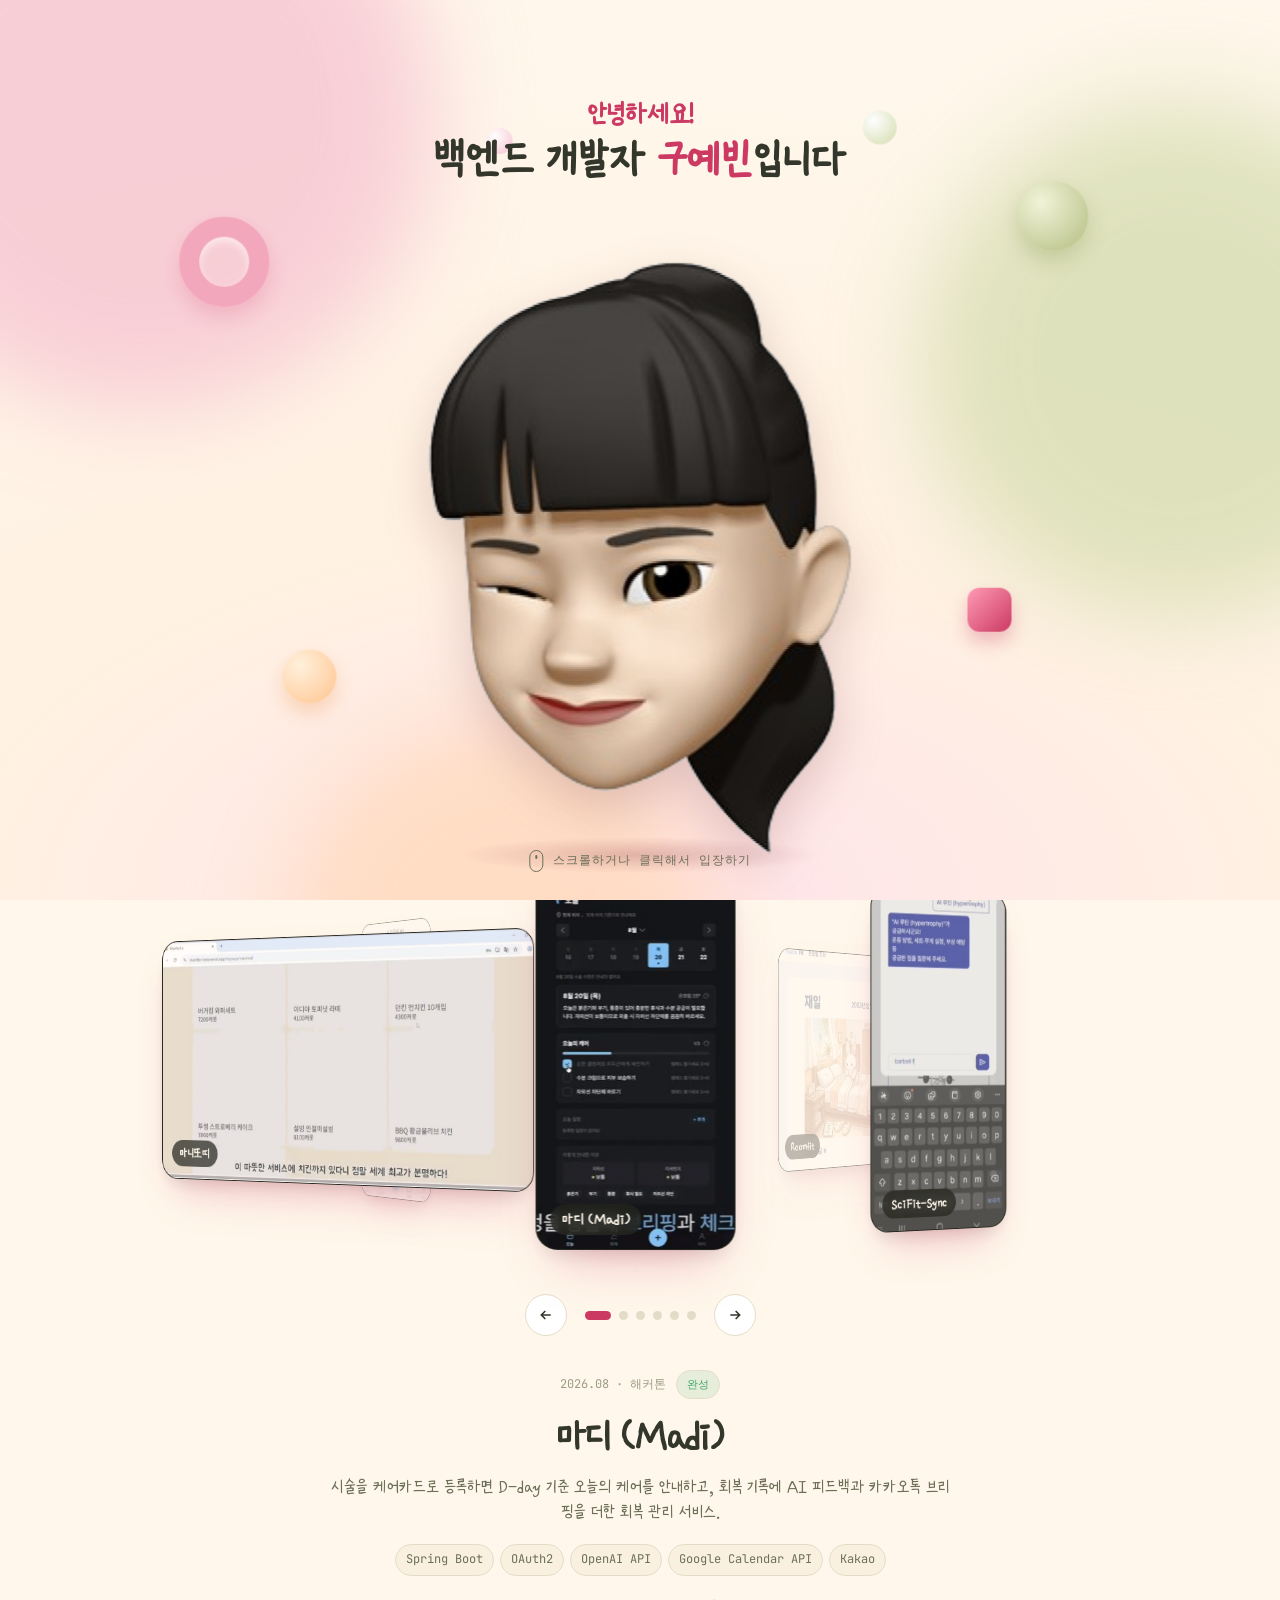
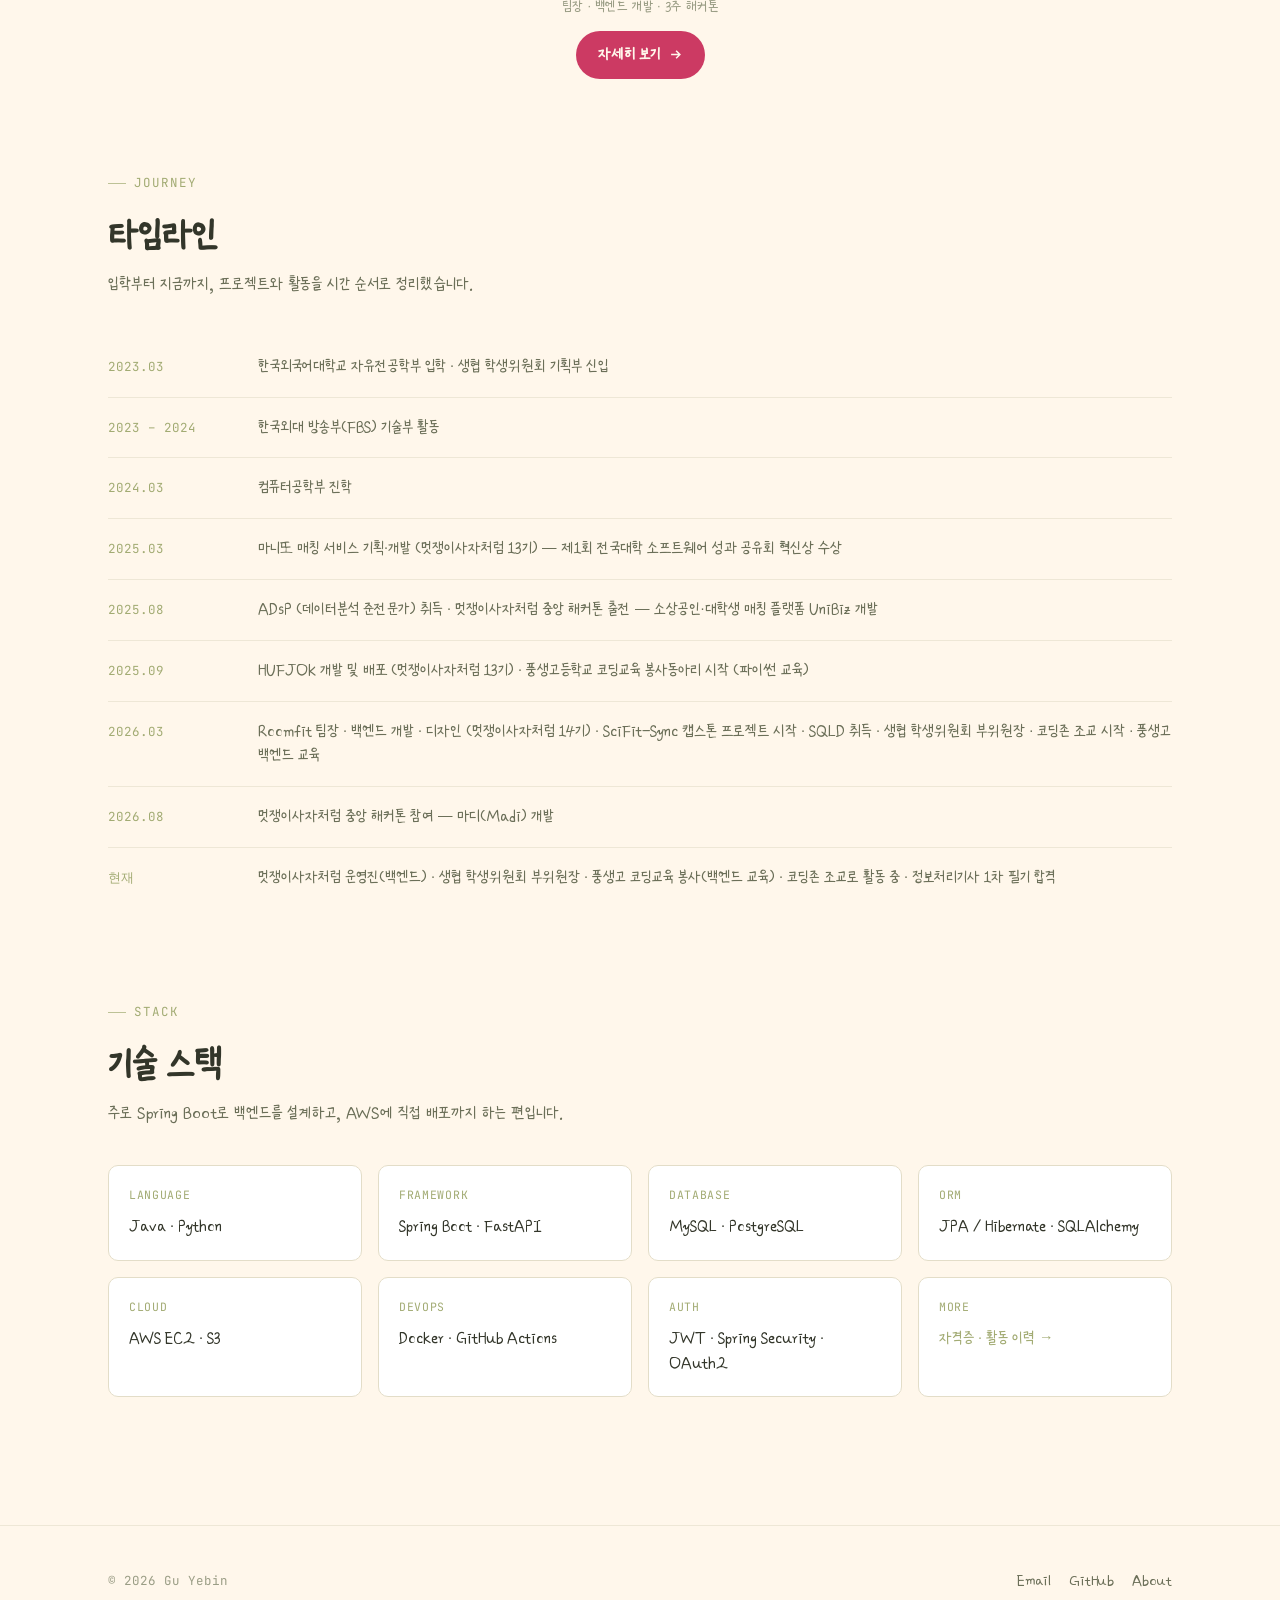
==== index.html @ 4ed4aec3 "Onboarding: support multiple Memoji stickers with expression cycling Co-Authored-By: Claude Sonnet 5" ====
<!DOCTYPE html>
<html lang="ko">
<head>
<meta charset="UTF-8">
<meta name="viewport" content="width=device-width, initial-scale=1.0">
<title>구예빈의 포트폴리오</title>
<meta name="description" content="한국외국어대학교 컴퓨터공학부 구예빈의 백엔드 개발 포트폴리오입니다.">
<link rel="stylesheet" href="style.css?v=20261026q">
<script>
(function(){try{
  var d=document.documentElement;
  if(matchMedia('(prefers-reduced-motion: reduce)').matches||sessionStorage.getItem('glassIntroSeen')||location.hash||window.scrollY>10)return;
  d.classList.add('has-intro');
  setTimeout(function(){d.classList.remove('has-intro')},8000);
}catch(e){}})();
</script>
</head>
<body>

<div class="char-intro" aria-hidden="true">
  <div class="ci-blob ci-b1"></div><div class="ci-blob ci-b2"></div><div class="ci-blob ci-b3"></div>
  <div class="ci-deco ci-d1"></div><div class="ci-deco ci-d2"></div><div class="ci-deco ci-d3"></div><div class="ci-deco ci-d4"></div><div class="ci-deco ci-d5"></div><div class="ci-deco ci-d6"></div>
  <div class="ci-stage"><div class="ci-shadow"></div><div class="ci-tilt"></div></div>
  <div class="ci-hello"><span>안녕하세요!</span> 백엔드 개발자 <b>구예빈</b>입니다</div>
  <div class="gi-hint"><span class="gi-mouse"></span>스크롤하거나 클릭해서 입장하기</div>
</div>

<nav class="navbar">
  <div class="nav-inner">
    <a href="index.html" class="nav-logo">구예빈<span class="dot">.</span></a>
    <div class="nav-menu">
      <div class="nav-item"><a href="index.html" class="nav-link active" data-page="index.html">Home</a></div>
      <div class="nav-item has-dropdown">
        <a href="#projects" class="nav-link">
          Projects
          <svg class="caret" viewBox="0 0 24 24" fill="none" stroke="currentColor" stroke-width="2"><polyline points="6 9 12 15 18 9"/></svg>
        </a>
        <div class="dropdown">
          <a href="projects/madi.html" class="dropdown-link">
            <div class="dropdown-badge">Ma</div>
            <div class="dropdown-text"><div class="t">마디 (Madi)</div><div class="d">시술 후 회복 관리 서비스</div></div>
          </a>
                    <a href="projects/scifit-sync.html" class="dropdown-link">
            <div class="dropdown-badge">Sf</div>
            <div class="dropdown-text"><div class="t">SciFit-Sync</div><div class="d">RAG 기반 맞춤 운동 루틴 앱</div></div>
          </a>
          <a href="projects/roomfit.html" class="dropdown-link">
            <div class="dropdown-badge">Rf</div>
            <div class="dropdown-text"><div class="t">Roomfit</div><div class="d">룸메이트 매칭 서비스</div></div>
          </a>
          <a href="projects/hufjok.html" class="dropdown-link">
            <div class="dropdown-badge">Hj</div>
            <div class="dropdown-text"><div class="t">HUFJOK</div><div class="d">외대생 전용 시험자료 공유 플랫폼</div></div>
          </a>
          <a href="projects/unibiz.html" class="dropdown-link">
            <div class="dropdown-badge">Ub</div>
            <div class="dropdown-text"><div class="t">UniBiz</div><div class="d">소상공인·대학생 매칭 플랫폼</div></div>
          </a>
          <a href="projects/manitotti.html" class="dropdown-link">
            <div class="dropdown-badge">Mn</div>
            <div class="dropdown-text"><div class="t">마니또띠</div><div class="d">마니또 매칭 서비스</div></div>
          </a>
        </div>
      </div>
      <div class="nav-item"><a href="about.html" class="nav-link" data-page="about.html">About</a></div>
    </div>
    <div class="nav-cta">
      <a href="https://github.com/Yebin0319" target="_blank" rel="noopener" class="icon-btn gh-desktop" aria-label="GitHub">
        <svg width="18" height="18" viewBox="0 0 24 24" fill="currentColor"><path d="M12 .5C5.73.5.5 5.73.5 12c0 5.08 3.29 9.39 7.86 10.91.57.1.78-.25.78-.55 0-.27-.01-1.17-.02-2.12-3.2.7-3.88-1.36-3.88-1.36-.52-1.34-1.28-1.7-1.28-1.7-1.05-.72.08-.7.08-.7 1.16.08 1.77 1.19 1.77 1.19 1.03 1.77 2.7 1.26 3.36.96.1-.75.4-1.26.73-1.55-2.56-.29-5.26-1.28-5.26-5.7 0-1.26.45-2.29 1.19-3.09-.12-.29-.52-1.46.11-3.05 0 0 .97-.31 3.18 1.18a11.05 11.05 0 0 1 5.79 0c2.2-1.49 3.17-1.18 3.17-1.18.64 1.59.24 2.76.12 3.05.74.8 1.18 1.83 1.18 3.09 0 4.43-2.7 5.4-5.28 5.69.42.36.78 1.07.78 2.17 0 1.57-.01 2.83-.01 3.22 0 .3.2.66.79.55A10.53 10.53 0 0 0 23.5 12C23.5 5.73 18.27.5 12 .5Z"/></svg>
      </a>
      <a href="https://mail.google.com/mail/?view=cm&fs=1&to=kuyebin@hufs.ac.kr" target="_blank" rel="noopener" class="btn btn-primary" style="padding:9px 18px;">Contact</a>
      <button class="nav-toggle" aria-label="메뉴 열기">
        <svg viewBox="0 0 24 24" fill="none" stroke="currentColor" stroke-width="2"><line x1="4" y1="7" x2="20" y2="7"/><line x1="4" y1="12" x2="20" y2="12"/><line x1="4" y1="17" x2="20" y2="17"/></svg>
      </button>
    </div>
  </div>
  <div class="mobile-menu">
    <a href="index.html">Home</a>
    <a href="#projects">Projects</a>
    <div class="mm-sub">
      <a href="projects/madi.html">→ 마디 (Madi)</a>
            <a href="projects/scifit-sync.html">→ SciFit-Sync</a>
      <a href="projects/roomfit.html">→ Roomfit</a>
      <a href="projects/hufjok.html">→ HUFJOK</a>
      <a href="projects/unibiz.html">→ UniBiz</a>
      <a href="projects/manitotti.html">→ 마니또띠</a>
    </div>
    <a href="about.html">About</a>
  </div>
</nav>

<header class="hero">
  <div class="container hero-inner hero-solo">
    <div class="hero-text">
      <div class="eyebrow">Backend Developer</div>
      <h1 class="hero-title"><span class="ht"><figure class="sticker sticker-left" aria-hidden="true"><span class="tape"></span><img src="assets/img/stickers/me-phone.webp" alt="" width="518" height="796"></figure>구예빈의</span> <span class="ht"><span class="grad-text">포트폴리오</span><figure class="sticker sticker-right" aria-hidden="true"><span class="tape tape-pink"></span><img src="assets/img/stickers/me-walk.webp" alt="" width="366" height="794"></figure></span></h1>
      <div class="hero-actions">
        <a href="#projects" class="btn btn-primary">프로젝트 보기</a>
        <a href="about.html" class="btn btn-ghost">자격증 · 활동 이력</a>
      </div>
      <div class="hero-meta">
        <span><svg viewBox="0 0 24 24" fill="none" stroke="currentColor" stroke-width="2"><path d="M22 10v6M2 10l10-5 10 5-10 5-10-5Zm0 0v6c3.33 1.67 6.67 2.5 10 2.5s6.67-.83 10-2.5v-6"/></svg>한국외국어대학교 자유전공학부 입학 · 컴퓨터공학부 진학</span>
        <span><svg viewBox="0 0 24 24" fill="none" stroke="currentColor" stroke-width="2"><rect x="3" y="4" width="18" height="18" rx="2"/><path d="M16 2v4M8 2v4M3 10h18"/></svg>2003.03.19</span>
        <span><svg viewBox="0 0 24 24" fill="none" stroke="currentColor" stroke-width="2"><path d="M22 16.92v3a2 2 0 0 1-2.18 2 19.79 19.79 0 0 1-8.63-3.07 19.5 19.5 0 0 1-6-6 19.79 19.79 0 0 1-3.07-8.67A2 2 0 0 1 4.11 2h3a2 2 0 0 1 2 1.72c.13.96.36 1.9.7 2.81a2 2 0 0 1-.45 2.11L8.09 9.91a16 16 0 0 0 6 6l1.27-1.27a2 2 0 0 1 2.11-.45c.9.34 1.85.57 2.81.7A2 2 0 0 1 22 16.92Z"/></svg>010-2994-1448</span>
        <span><svg viewBox="0 0 24 24" fill="none" stroke="currentColor" stroke-width="2"><path d="M4 4h16v16H4z"/><path d="m22 6-10 7L2 6"/></svg>kuyebin@hufs.ac.kr</span>
        <a href="https://github.com/Yebin0319" target="_blank" rel="noopener"><span><svg viewBox="0 0 24 24" fill="none" stroke="currentColor" stroke-width="2"><path d="M9 19c-4.3 1.4-4.3-2.5-6-3m12 5v-3.5c0-1 .1-1.4-.5-2 2.8-.3 5.5-1.4 5.5-6a4.6 4.6 0 0 0-1.3-3.2 4.2 4.2 0 0 0-.1-3.2s-1.1-.3-3.5 1.3a12.3 12.3 0 0 0-6.2 0C6.5 2.8 5.4 3.1 5.4 3.1a4.2 4.2 0 0 0-.1 3.2A4.6 4.6 0 0 0 4 9.5c0 4.6 2.7 5.7 5.5 6-.6.6-.6 1.2-.5 2V21"/></svg>github.com/Yebin0319</span></a>
      </div>
    </div>
  </div>
</header>

<section class="section" id="projects">
  <div class="container">
    <div class="section-head reveal">
      <div>
        <div class="eyebrow">Selected Work</div>
        <h2>진행한 프로젝트</h2>
        <p class="sub">기획부터 배포까지 참여한 6개의 팀 프로젝트입니다. <span class="wavy-hl">카드를 넘기며 시연 영상을 보고, 자세히 보기에서 개발 과정을 확인할 수 있어요.</span></p>
      </div>
    </div>
  </div>

  <div class="ring reveal" data-ring>
    <div class="ring-stage" tabindex="0" role="group" aria-roledescription="carousel" aria-label="프로젝트 시연 영상 · 좌우 방향키로 넘기기">
      <figure class="ring-card" style="--ar:0.5252;--vw:384.384%;--vh:113.565%;--vx:-142.042%;--vy:-7.256%">
        <video src="assets/videos/madi.mp4" poster="assets/img/posters/madi.jpg" muted loop playsinline preload="metadata" aria-label="마디 시연 영상"></video>
        <figcaption>마디 (Madi)</figcaption>
      </figure>
      <figure class="ring-card" style="--ar:0.4751;--vw:383.234%;--vh:102.418%;--vx:-141.617%;--vy:0.000%">
        <video src="assets/videos/scifit-sync.mp4" poster="assets/img/posters/scifit-sync.jpg" muted loop playsinline preload="metadata" aria-label="SciFit-Sync 시연 영상"></video>
        <figcaption>SciFit-Sync</figcaption>
      </figure>
      <figure class="ring-card" style="--ar:1.7781;--vw:100.000%;--vh:120.093%;--vx:0.000%;--vy:-10.008%">
        <video src="assets/videos/roomfit.mp4" poster="assets/img/posters/roomfit.jpg" muted loop playsinline preload="metadata" aria-label="Roomfit 시연 영상"></video>
        <figcaption>Roomfit</figcaption>
      </figure>
      <figure class="ring-card" style="--ar:1.7780;--vw:118.409%;--vh:100.000%;--vx:-9.251%;--vy:0.000%">
        <video src="assets/videos/hufjok.mp4" poster="assets/img/posters/hufjok.jpg" muted loop playsinline preload="metadata" aria-label="HUFJOK 시연 영상"></video>
        <figcaption>HUFJOK</figcaption>
      </figure>
      <figure class="ring-card" style="--ar:0.4583;--vw:484.848%;--vh:125.000%;--vx:-192.424%;--vy:-12.500%">
        <video src="assets/videos/unibiz.mp4" poster="assets/img/posters/unibiz.jpg" muted loop playsinline preload="metadata" aria-label="UniBiz 시연 영상"></video>
        <figcaption>UniBiz</figcaption>
      </figure>
      <figure class="ring-card" style="--ar:1.7779;--vw:105.873%;--vh:105.882%;--vx:-2.895%;--vy:-2.941%">
        <video src="assets/videos/manitotti.mp4" poster="assets/img/posters/manitotti.jpg" muted loop playsinline preload="metadata" aria-label="마니또띠 시연 영상"></video>
        <figcaption>마니또띠</figcaption>
      </figure>
    </div>

    <div class="ring-controls">
      <button type="button" class="ring-btn" data-ring-prev aria-label="이전 프로젝트">
        <svg viewBox="0 0 24 24" fill="none" stroke="currentColor" stroke-width="2.4"><path d="M19 12H5M11 6l-6 6 6 6"/></svg>
      </button>
      <div class="ring-dots" role="tablist" aria-label="프로젝트 선택"></div>
      <button type="button" class="ring-btn" data-ring-next aria-label="다음 프로젝트">
        <svg viewBox="0 0 24 24" fill="none" stroke="currentColor" stroke-width="2.4"><path d="M5 12h14M13 6l6 6-6 6"/></svg>
      </button>
    </div>

    <div class="ring-info container" aria-live="polite">
      <article class="ring-panel">
        <div class="rp-meta"><span class="pc-period">2026.08 · 해커톤</span><span class="status-badge">완성</span></div>
        <h3 class="rp-title">마디 (Madi)</h3>
        <p class="rp-desc">시술을 케어카드로 등록하면 D-day 기준 오늘의 케어를 안내하고, 회복 기록에 AI 피드백과 카카오톡 브리핑을 더한 회복 관리 서비스.</p>
        <div class="pc-tags"><span class="tag">Spring Boot</span><span class="tag">OAuth2</span><span class="tag">OpenAI API</span><span class="tag">Google Calendar API</span><span class="tag">Kakao</span></div>
        <div class="rp-foot">
          <span class="pc-role">팀장 · 백엔드 개발 · 3주 해커톤</span>
          <a href="projects/madi.html" class="btn btn-primary">자세히 보기 <svg viewBox="0 0 24 24" fill="none" stroke="currentColor" stroke-width="2.4"><path d="M5 12h14M13 6l6 6-6 6"/></svg></a>
        </div>
      </article>

      <article class="ring-panel">
        <div class="rp-meta"><span class="pc-period">2026.03 – 06 · 캡스톤</span><span class="status-badge">완성</span></div>
        <h3 class="rp-title">SciFit-Sync</h3>
        <p class="rp-desc">스포츠 과학 논문을 RAG 파이프라인으로 분석해, 신체 정보·운동 목표·보유 기구에 맞는 근거 기반 운동 루틴을 자동 생성하는 앱.</p>
        <div class="pc-tags"><span class="tag">FastAPI</span><span class="tag">PostgreSQL</span><span class="tag">React Native</span><span class="tag">JWT</span></div>
        <div class="rp-foot">
          <span class="pc-role">백엔드 개발 · 앱 화면 구현</span>
          <a href="projects/scifit-sync.html" class="btn btn-primary">자세히 보기 <svg viewBox="0 0 24 24" fill="none" stroke="currentColor" stroke-width="2.4"><path d="M5 12h14M13 6l6 6-6 6"/></svg></a>
        </div>
      </article>

      <article class="ring-panel">
        <div class="rp-meta"><span class="pc-period">2026.03 – 07</span><span class="status-badge">완성</span></div>
        <h3 class="rp-title">Roomfit</h3>
        <p class="rp-desc">12가지 라이프스타일 항목을 온보딩으로 수집해 15가지 유형으로 분류하고, Gemini API로 우선순위를 반영한 룸메이트를 추천하는 매칭 서비스.</p>
        <div class="pc-tags"><span class="tag">Spring Boot</span><span class="tag">Gemini API</span><span class="tag">AWS EC2</span><span class="tag">JWT</span></div>
        <div class="rp-foot">
          <span class="pc-role">팀장 · 백엔드 개발 · 디자인</span>
          <a href="projects/roomfit.html" class="btn btn-primary">자세히 보기 <svg viewBox="0 0 24 24" fill="none" stroke="currentColor" stroke-width="2.4"><path d="M5 12h14M13 6l6 6-6 6"/></svg></a>
        </div>
      </article>

      <article class="ring-panel">
        <div class="rp-meta"><span class="pc-period">2025.09 – 12</span><span class="status-badge">완성</span></div>
        <h3 class="rp-title">HUFJOK</h3>
        <p class="rp-desc">@hufs.ac.kr 이메일 인증으로 외대생만 접근할 수 있는 시험자료 공유 플랫폼. 자료를 올리면 포인트를 받고, 포인트로 다른 자료를 구매하는 구조.</p>
        <div class="pc-tags"><span class="tag">Spring Boot</span><span class="tag">Google OAuth2</span><span class="tag">AWS EC2</span></div>
        <div class="rp-foot">
          <span class="pc-role">백엔드 개발</span>
          <a href="projects/hufjok.html" class="btn btn-primary">자세히 보기 <svg viewBox="0 0 24 24" fill="none" stroke="currentColor" stroke-width="2.4"><path d="M5 12h14M13 6l6 6-6 6"/></svg></a>
        </div>
      </article>

      <article class="ring-panel">
        <div class="rp-meta"><span class="pc-period">2025.08 · 해커톤</span><span class="status-badge">완성</span></div>
        <h3 class="rp-title">UniBiz</h3>
        <p class="rp-desc">SNS 홍보가 어려운 동네 소상공인과 실무 경험이 필요한 대학생을 연결하는 마케팅 매칭 플랫폼. 학생은 포트폴리오를 올리고, 가게는 프로젝트 의뢰서로 홍보 일을 맡깁니다.</p>
        <div class="pc-tags"><span class="tag">Spring Boot</span><span class="tag">Spring Security</span><span class="tag">OAuth2</span><span class="tag">JWT</span><span class="tag">MySQL</span></div>
        <div class="rp-foot">
          <span class="pc-role">백엔드 개발 · 멋쟁이사자처럼 중앙 해커톤</span>
          <a href="projects/unibiz.html" class="btn btn-primary">자세히 보기 <svg viewBox="0 0 24 24" fill="none" stroke="currentColor" stroke-width="2.4"><path d="M5 12h14M13 6l6 6-6 6"/></svg></a>
        </div>
      </article>

      <article class="ring-panel">
        <div class="rp-meta"><span class="pc-period">2025.03 – 06</span><span class="status-badge">완성</span></div>
        <h3 class="rp-title">마니또띠</h3>
        <p class="rp-desc">그룹을 만들고 무작위 알고리즘으로 마니또를 배정한 뒤, 익명 게시글과 방명록으로 마무리하는 마니또 매칭 서비스.</p>
        <div class="pc-tags"><span class="tag">Spring Boot</span><span class="tag">JWT</span><span class="tag">MySQL</span></div>
        <div class="rp-foot">
          <span class="pc-role">백엔드 개발</span>
          <a href="projects/manitotti.html" class="btn btn-primary">자세히 보기 <svg viewBox="0 0 24 24" fill="none" stroke="currentColor" stroke-width="2.4"><path d="M5 12h14M13 6l6 6-6 6"/></svg></a>
        </div>
      </article>
    </div>
  </div>
</section>

<section class="section" style="padding-top:0;">
  <div class="container">
    <div class="section-head reveal">
      <div>
        <div class="eyebrow">Journey</div>
        <h2>타임라인</h2>
        <p class="sub">입학부터 지금까지, 프로젝트와 활동을 시간 순서로 정리했습니다.</p>
      </div>
    </div>
    <div class="timeline-mini reveal">
      <div class="tl-row"><div class="period">2023.03</div><div class="content">한국외국어대학교 자유전공학부 입학 · 생협 학생위원회 기획부 신입</div></div>
      <div class="tl-row"><div class="period">2023 – 2024</div><div class="content">한국외대 방송부(FBS) 기술부 활동</div></div>
      <div class="tl-row"><div class="period">2024.03</div><div class="content">컴퓨터공학부 진학</div></div>
      <div class="tl-row"><div class="period">2025.03</div><div class="content">마니또 매칭 서비스 기획·개발 (멋쟁이사자처럼 13기) — 제1회 전국대학 소프트웨어 성과 공유회 혁신상 수상</div></div>
      <div class="tl-row"><div class="period">2025.08</div><div class="content">ADsP (데이터분석 준전문가) 취득 · 멋쟁이사자처럼 중앙 해커톤 출전 — 소상공인·대학생 매칭 플랫폼 UniBiz 개발</div></div>
      <div class="tl-row"><div class="period">2025.09</div><div class="content">HUFJOK 개발 및 배포 (멋쟁이사자처럼 13기) · 풍생고등학교 코딩교육 봉사동아리 시작 (파이썬 교육)</div></div>
      <div class="tl-row"><div class="period">2026.03</div><div class="content">Roomfit 팀장 · 백엔드 개발 · 디자인 (멋쟁이사자처럼 14기) · SciFit-Sync 캡스톤 프로젝트 시작 · SQLD 취득 · 생협 학생위원회 부위원장 · 코딩존 조교 시작 · 풍생고 백엔드 교육</div></div>
      <div class="tl-row"><div class="period">2026.08</div><div class="content">멋쟁이사자처럼 중앙 해커톤 참여 — 마디(Madi) 개발</div></div>
      <div class="tl-row"><div class="period">현재</div><div class="content">멋쟁이사자처럼 운영진(백엔드) · 생협 학생위원회 부위원장 · 풍생고 코딩교육 봉사(백엔드 교육) · 코딩존 조교로 활동 중 · 정보처리기사 1차 필기 합격</div></div>
    </div>
  </div>
</section>

<section class="section" style="padding-top:0;">
  <div class="container">
    <div class="section-head reveal">
      <div>
        <div class="eyebrow">Stack</div>
        <h2>기술 스택</h2>
        <p class="sub">주로 Spring Boot로 백엔드를 설계하고, AWS에 직접 배포까지 하는 편입니다.</p>
      </div>
    </div>
    <div class="skills-grid">
      <div class="skill-card reveal"><span class="k">Language</span><div class="v">Java · Python</div></div>
      <div class="skill-card reveal"><span class="k">Framework</span><div class="v">Spring Boot · FastAPI</div></div>
      <div class="skill-card reveal"><span class="k">Database</span><div class="v">MySQL · PostgreSQL</div></div>
      <div class="skill-card reveal"><span class="k">ORM</span><div class="v">JPA / Hibernate · SQLAlchemy</div></div>
      <div class="skill-card reveal"><span class="k">Cloud</span><div class="v">AWS EC2 · S3</div></div>
      <div class="skill-card reveal"><span class="k">DevOps</span><div class="v">Docker · GitHub Actions</div></div>
      <div class="skill-card reveal"><span class="k">Auth</span><div class="v">JWT · Spring Security · OAuth2</div></div>
      <div class="skill-card reveal"><span class="k">More</span><div class="v"><a href="about.html" style="color:var(--accent);">자격증 · 활동 이력 →</a></div></div>
    </div>
  </div>
</section>

<footer class="site-footer">
  <div class="container">
    <div class="footer-row">
      <span class="copyright">© 2026 Gu Yebin</span>
      <div class="footer-links">
        <a href="https://mail.google.com/mail/?view=cm&fs=1&to=kuyebin@hufs.ac.kr" target="_blank" rel="noopener">Email</a>
        <a href="https://github.com/Yebin0319" target="_blank" rel="noopener">GitHub</a>
        <a href="about.html">About</a>
      </div>
    </div>
  </div>
</footer>

<script src="main.js?v=20261026q"></script>
<script src="character-intro.js?v=20261026q" defer></script>
</body>
</html>
---- style.css ----
/* ==========================================================================
   구예빈의 포트폴리오 — shared styles
   ========================================================================== */

@import url('https://fonts.googleapis.com/css2?family=JetBrains+Mono:wght@400;500;600&display=swap');

@font-face {
  font-family: 'Griun Gowoon';
  src: url('assets/fonts/GriunXHangeul-Gowoon.woff2') format('woff2'),
       url('assets/fonts/GriunXHangeul-Gowoon.ttf') format('truetype');
  font-weight: 400;
  font-style: normal;
  font-display: swap;
}

:root {
  --bg: #fff7eb;
  --bg-soft: #f9f0e0;
  --panel: #ffffff;
  --panel-2: #f9f0e0;
  --border: #e3ddc8;
  --border-soft: #eee7d6;
  --text: #33362a;
  --text-dim: #6b6f58;
  --text-faint: #9a9d85;
  --panel-text: #33362a;
  --panel-text-dim: #6b6f58;
  --panel-text-faint: #9a9d85;
  --accent: #a2ab73;
  --accent-2: #cc3a63;
  --accent-3: #e58ba3;
  --success: #3fa66b;
  --warn: #e8944a;
  --grad: linear-gradient(120deg, var(--accent-2) 0%, var(--accent-3) 100%);
  --radius: 16px;
  --radius-sm: 10px;
  --font-sans: 'Griun Gowoon', 'Pretendard', -apple-system, BlinkMacSystemFont, 'Apple SD Gothic Neo', 'Malgun Gothic', sans-serif;
  --font-mono: 'JetBrains Mono', 'SFMono-Regular', Consolas, monospace;
  --shadow-lg: 0 24px 60px -20px rgba(0,0,0,0.55);
  --shadow-sm: 0 8px 24px -12px rgba(0,0,0,0.5);
  --maxw: 1120px;
}

* { box-sizing: border-box; }
html { scroll-behavior: smooth; }

body {
  margin: 0;
  background: var(--bg);
  color: var(--text);
  font-family: var(--font-sans);
  line-height: 1.65;
  -webkit-font-smoothing: antialiased;
  overflow-x: hidden;
}

body::before {
  content: '';
  position: fixed;
  inset: 0;
  z-index: -1;
  background:
    radial-gradient(600px 400px at 85% -5%, rgba(162,171,115,0.10), transparent 60%),
    radial-gradient(700px 500px at -10% 20%, rgba(204,58,99,0.10), transparent 60%),
    radial-gradient(500px 400px at 60% 100%, rgba(229,139,163,0.06), transparent 60%);
}

a { color: inherit; text-decoration: none; }
img { max-width: 100%; display: block; }
ul { margin: 0; padding: 0; list-style: none; }
h1, h2, h3, h4, p { margin: 0; }

.container {
  max-width: var(--maxw);
  margin: 0 auto;
  padding: 0 28px;
}

.mono { font-family: var(--font-mono); }

.eyebrow {
  display: inline-flex;
  align-items: center;
  gap: 8px;
  font-family: var(--font-mono);
  font-size: 12.5px;
  letter-spacing: 0.08em;
  text-transform: uppercase;
  color: var(--accent);
  margin-bottom: 14px;
}
.eyebrow::before {
  content: '';
  width: 18px; height: 1px;
  background: var(--accent);
  opacity: 0.7;
}

.grad-text {
  background: var(--grad);
  -webkit-background-clip: text;
  background-clip: text;
  color: transparent;
}

/* ---------------- Navbar ---------------- */
.navbar {
  position: fixed;
  top: 0; left: 0; right: 0;
  z-index: 100;
  background: rgba(255,247,235,0.72);
  backdrop-filter: blur(14px) saturate(140%);
  -webkit-backdrop-filter: blur(14px) saturate(140%);
  border-bottom: 1px solid var(--border-soft);
}
.nav-inner {
  max-width: var(--maxw);
  margin: 0 auto;
  padding: 0 28px;
  height: 68px;
  display: flex;
  align-items: center;
  justify-content: space-between;
}
.nav-logo {
  font-weight: 800;
  font-size: 17px;
  letter-spacing: -0.01em;
  display: flex;
  align-items: baseline;
  gap: 8px;
}
.nav-logo .dot { color: var(--accent); }

.nav-menu {
  display: flex;
  align-items: center;
  gap: 4px;
}
.nav-item { position: relative; }
.nav-link {
  display: flex;
  align-items: center;
  gap: 6px;
  padding: 10px 16px;
  font-size: 14.5px;
  font-weight: 600;
  color: var(--text-dim);
  border-radius: 999px;
  transition: color .2s ease, background .2s ease;
}
.nav-link:hover, .nav-link.active { color: var(--text); background: rgba(51,54,42,0.06); }
.nav-item.has-dropdown .caret { transition: transform .25s ease; opacity: .6; width: 10px; height: 10px; }
.nav-item.has-dropdown:hover .caret,
.nav-item.has-dropdown.is-open .caret { transform: rotate(180deg); opacity: 1; }

.dropdown {
  position: absolute;
  top: calc(100% + 10px);
  left: 50%;
  transform: translateX(-50%) translateY(6px);
  width: 360px;
  background: var(--panel);
  border: 1px solid var(--border);
  border-radius: var(--radius);
  box-shadow: var(--shadow-lg);
  padding: 10px;
  opacity: 0;
  visibility: hidden;
  transition: opacity .18s ease, transform .18s ease, visibility .18s;
  z-index: 50;
}
.nav-item.has-dropdown:hover .dropdown,
.nav-item.has-dropdown.is-open .dropdown {
  opacity: 1;
  visibility: visible;
  transform: translateX(-50%) translateY(0);
}
.dropdown-link {
  display: flex;
  align-items: center;
  gap: 12px;
  padding: 10px 12px;
  border-radius: var(--radius-sm);
  transition: background .15s ease;
}
.dropdown-link:hover { background: var(--panel-2); }
.dropdown-badge {
  width: 36px; height: 36px;
  border-radius: 10px;
  display: flex; align-items: center; justify-content: center;
  font-family: var(--font-mono);
  font-weight: 700;
  font-size: 12px;
  flex: none;
  background: rgba(162,171,115,0.16);
  color: var(--accent);
  border: 1px solid var(--border);
}
.dropdown-text .t { font-size: 14px; font-weight: 700; color: var(--panel-text); }
.dropdown-text .d { font-size: 12.5px; color: var(--panel-text-faint); margin-top: 2px; }

.nav-cta {
  display: flex;
  align-items: center;
  gap: 10px;
}
.icon-btn {
  width: 36px; height: 36px;
  display: flex; align-items: center; justify-content: center;
  border-radius: 999px;
  border: 1px solid var(--border);
  color: var(--text-dim);
  transition: color .2s ease, border-color .2s ease, background .2s ease;
}
.icon-btn:hover { color: var(--text); border-color: var(--accent); background: rgba(162,171,115,0.08); }

.nav-toggle {
  display: none;
  width: 38px; height: 38px;
  border-radius: 10px;
  border: 1px solid var(--border);
  background: transparent;
  align-items: center;
  justify-content: center;
  color: var(--text);
  cursor: pointer;
}
.nav-toggle svg { width: 18px; height: 18px; }

/* ---------------- Buttons ---------------- */
.btn {
  display: inline-flex;
  align-items: center;
  gap: 8px;
  padding: 12px 22px;
  border-radius: 999px;
  font-weight: 700;
  font-size: 14.5px;
  border: 1px solid var(--border);
  transition: transform .2s ease, border-color .2s ease, background .2s ease;
}
.btn-primary {
  background: var(--accent-2);
  color: var(--bg);
  border: none;
}
.btn-primary:hover { transform: translateY(-2px); }
.btn-ghost { color: var(--text); }
.btn-ghost:hover { border-color: var(--accent); background: rgba(162,171,115,0.06); transform: translateY(-2px); }

/* ---------------- Hero ---------------- */
.hero {
  padding: 168px 0 96px;
}
.hero-inner {
  display: flex;
  align-items: center;
  justify-content: center;
  gap: 64px;
}
.hero-text { text-align: left; }
.hero-solo { justify-content: center; }
.hero-solo .hero-text {
  text-align: center;
  max-width: 640px;
}
.hero-solo .hero-actions,
.hero-solo .hero-meta {
  justify-content: center;
}
.hero h1 {
  font-size: clamp(40px, 6.4vw, 64px);
  font-weight: 800;
  letter-spacing: -0.02em;
  line-height: 1.12;
}
.hero .lede {
  max-width: 480px;
  margin: 18px 0 0;
  font-size: 17.5px;
  color: var(--text-dim);
}
.hero-actions {
  display: flex;
  justify-content: flex-start;
  gap: 12px;
  margin-top: 30px;
  flex-wrap: wrap;
}
.hero-meta {
  display: flex;
  justify-content: flex-start;
  flex-wrap: wrap;
  gap: 10px 22px;
  margin-top: 40px;
  font-family: var(--font-mono);
  font-size: 13px;
  color: var(--text-faint);
}
.hero-meta span { display: inline-flex; align-items: center; gap: 7px; }
.hero-meta svg { width: 14px; height: 14px; opacity: .8; }

/* ---------------- Sections ---------------- */
.section { padding: 88px 0; }
.section-head {
  display: flex;
  align-items: flex-end;
  justify-content: space-between;
  gap: 20px;
  margin-bottom: 40px;
  flex-wrap: wrap;
}
.section-head h2 {
  font-size: clamp(26px, 3.4vw, 34px);
  font-weight: 800;
  letter-spacing: -0.01em;
}
.section-head .sub { color: var(--text-dim); font-size: 15px; margin-top: 8px; max-width: 560px; }

/* ---------------- Project ring carousel ---------------- */
/* Every card fits inside the same box: wide recordings hit the width, phone recordings hit the height */
.ring { --box-w: min(500px, 70vw); --box-h: min(380px, 62vw); }
.ring-stage {
  position: relative;
  height: calc(var(--box-h) + 72px);
  perspective: 1600px;
  overflow-x: clip;
  overflow-y: visible;
  touch-action: pan-y;
  cursor: grab;
  outline: none;
  user-select: none;
  -webkit-user-select: none;
}
.ring-stage.is-dragging { cursor: grabbing; }
.ring-stage:focus-visible .ring-card.is-active { outline: 3px solid var(--accent-2); outline-offset: 4px; }

.ring-card {
  position: absolute;
  top: 50%;
  left: 50%;
  /* Each card takes the shape of its video's actual screen (set per card via --ar and crop vars) */
  width: min(var(--box-w), var(--box-h) * var(--ar, 1.7778));
  aspect-ratio: var(--ar, 1.7778);
  margin: 0;
  border-radius: 22px;
  overflow: hidden;
  background: #23251c;
  border: 1px solid rgba(51,54,42,0.12);
  box-shadow: 0 26px 50px -22px rgba(204,58,99,0.38), 0 10px 24px -14px rgba(51,54,42,0.3);
  will-change: transform, opacity;
}
.ring-card video {
  position: absolute;
  left: var(--vx, 0%);
  top: var(--vy, 0%);
  width: var(--vw, 100%);
  height: var(--vh, 100%);
  max-width: none;
  object-fit: fill;
  display: block;
  pointer-events: none;
}
.ring-card::after {
  content: '';
  position: absolute;
  inset: 0;
  background: #fff7eb;
  opacity: var(--dim, 0);
  pointer-events: none;
}
.ring-card figcaption {
  position: absolute;
  left: 14px;
  bottom: 14px;
  z-index: 1;
  padding: 5px 12px;
  border-radius: 999px;
  font-size: 13px;
  font-weight: 700;
  white-space: nowrap;
  color: #fff7eb;
  background: rgba(35,37,28,0.72);
  backdrop-filter: blur(6px);
  -webkit-backdrop-filter: blur(6px);
}
.ring-card:not(.is-active) { cursor: pointer; }

.ring-controls {
  display: flex;
  align-items: center;
  justify-content: center;
  gap: 18px;
  margin-top: 8px;
}
.ring-btn {
  width: 42px;
  height: 42px;
  border-radius: 50%;
  border: 1px solid var(--border);
  background: var(--panel);
  color: var(--text);
  display: flex;
  align-items: center;
  justify-content: center;
  cursor: pointer;
  transition: background .2s ease, border-color .2s ease, transform .2s ease;
}
.ring-btn svg { width: 16px; height: 16px; }
.ring-btn:hover { background: var(--accent); border-color: var(--accent); transform: translateY(-2px); }
.ring-dots { display: flex; gap: 8px; }
.ring-dot {
  width: 9px;
  height: 9px;
  padding: 0;
  border-radius: 999px;
  border: none;
  background: var(--border);
  cursor: pointer;
  transition: width .3s ease, background .3s ease;
}
.ring-dot[aria-selected="true"] { width: 26px; background: var(--accent-2); }

.ring-info {
  max-width: 680px;
  margin-top: 34px;
  text-align: center;
}
.ring-panel { display: none; }
.ring-panel.is-active { display: block; animation: ring-panel-in .45s ease both; }
@keyframes ring-panel-in {
  from { opacity: 0; transform: translateY(10px); }
  to { opacity: 1; transform: none; }
}
.rp-meta {
  display: flex;
  align-items: center;
  justify-content: center;
  gap: 10px;
  margin-bottom: 10px;
}
.rp-title {
  font-size: clamp(26px, 3.6vw, 34px);
  font-weight: 800;
  letter-spacing: -0.01em;
  margin-bottom: 10px;
}
.rp-desc { color: var(--text-dim); font-size: 15.5px; margin-bottom: 18px; }
.ring-info .pc-tags { justify-content: center; }
.rp-foot {
  display: flex;
  flex-direction: column;
  align-items: center;
  gap: 14px;
  margin-top: 4px;
}
.rp-foot .btn svg { width: 15px; height: 15px; }

/* Before JS runs (or without it): show every card and panel in a simple column */
.ring:not(.is-ready) .ring-stage { height: auto; perspective: none; display: grid; gap: 20px; justify-items: center; cursor: auto; }
.ring:not(.is-ready) .ring-card { position: relative; top: 0; left: 0; margin: 0; }
.ring:not(.is-ready) .ring-controls { display: none; }
.ring:not(.is-ready) .ring-panel { display: block; margin-bottom: 32px; }

@media (prefers-reduced-motion: reduce) {
  .ring-panel.is-active { animation: none; }
}
@media (max-width: 620px) {
  .ring-card figcaption { left: 8px; bottom: 8px; padding: 3px 9px; font-size: 11px; }
}

.pc-period { font-family: var(--font-mono); font-size: 12px; color: var(--panel-text-faint); }
.status-badge {
  font-family: var(--font-mono);
  font-size: 11px;
  padding: 4px 10px;
  border-radius: 999px;
  border: 1px solid var(--border);
  color: var(--success);
  background: rgba(63,166,107,0.12);
}
.pc-tags { display: flex; flex-wrap: wrap; gap: 6px; margin-bottom: 20px; }
.pc-role { font-size: 13px; color: var(--panel-text-faint); }

.wavy-hl {
  background-image: linear-gradient(to top, rgba(204,58,99,0.22) 42%, transparent 42%);
  padding: 0 2px;
  box-decoration-break: clone;
  -webkit-box-decoration-break: clone;
}

/* tags */
.tag {
  font-family: var(--font-mono);
  font-size: 12px;
  padding: 5px 10px;
  border-radius: 999px;
  border: 1px solid var(--border);
  color: var(--panel-text-dim);
  background: var(--panel-2);
}

/* ---------------- Skills ---------------- */
.skills-grid {
  display: grid;
  grid-template-columns: repeat(4, 1fr);
  gap: 16px;
}
.skill-card {
  background: var(--panel);
  border: 1px solid var(--border);
  border-radius: var(--radius-sm);
  padding: 20px;
}
.skill-card .k { font-family: var(--font-mono); font-size: 11.5px; color: var(--accent); text-transform: uppercase; letter-spacing: .06em; margin-bottom: 10px; display: block; }
.skill-card .v { font-size: 14.5px; color: var(--panel-text); line-height: 1.7; }

/* ---------------- Footer ---------------- */
.site-footer {
  border-top: 1px solid var(--border-soft);
  padding: 44px 0;
  margin-top: 40px;
}
.footer-row {
  display: flex;
  align-items: center;
  justify-content: space-between;
  flex-wrap: wrap;
  gap: 16px;
}
.footer-links { display: flex; gap: 18px; }
.footer-links a { color: var(--text-dim); font-size: 13.5px; transition: color .2s; }
.footer-links a:hover { color: var(--accent); }
.copyright { color: var(--text-faint); font-size: 12.5px; font-family: var(--font-mono); }

/* ---------------- Reveal animation ---------------- */
.reveal { opacity: 0; transform: translateY(18px); transition: opacity .6s ease, transform .6s ease; }
.reveal.in { opacity: 1; transform: translateY(0); }

/* ==========================================================================
   Project detail page
   ========================================================================== */
.p-hero {
  padding: 148px 0 60px;
  border-bottom: 1px solid var(--border-soft);
}
.p-back {
  display: inline-flex;
  align-items: center;
  gap: 8px;
  font-size: 13.5px;
  color: var(--text-faint);
  margin-bottom: 28px;
  transition: color .2s ease;
}
.p-back:hover { color: var(--accent); }
.p-back svg { width: 14px; height: 14px; }

.p-title-row {
  display: flex;
  justify-content: space-between;
  align-items: flex-start;
  gap: 24px;
  flex-wrap: wrap;
}
.p-title { font-size: clamp(32px, 5vw, 48px); font-weight: 800; letter-spacing: -0.02em; }
.p-tagline { color: var(--text-dim); font-size: 16.5px; margin-top: 14px; max-width: 620px; }
.p-links { display: flex; gap: 10px; flex-wrap: wrap; }

.p-meta-grid {
  margin-top: 40px;
  display: grid;
  grid-template-columns: repeat(4, 1fr);
  gap: 1px;
  background: var(--border-soft);
  border: 1px solid var(--border-soft);
  border-radius: var(--radius);
  overflow: hidden;
}
.p-meta-cell {
  background: var(--bg-soft);
  padding: 18px 20px;
}
.p-meta-cell .k { font-family: var(--font-mono); font-size: 11px; letter-spacing: .06em; text-transform: uppercase; color: var(--text-faint); margin-bottom: 8px; display: block; }
.p-meta-cell .v { font-size: 15px; font-weight: 700; color: var(--text); }

.p-tags-row { display: flex; flex-wrap: wrap; gap: 8px; margin-top: 24px; }

.p-section { padding: 64px 0; border-bottom: 1px solid var(--border-soft); }
.p-section:last-of-type { border-bottom: none; }
.p-section-head { margin-bottom: 30px; }
.p-section-head .num { font-family: var(--font-mono); color: var(--accent); font-size: 13px; }
.p-section-head h2 { font-size: 26px; font-weight: 800; margin-top: 8px; letter-spacing: -0.01em; }

.prose { color: var(--text-dim); font-size: 15.5px; max-width: 760px; }
.prose p + p { margin-top: 14px; }
.prose strong { color: var(--text); font-weight: 700; }

.value-box {
  margin-top: 22px;
  padding: 18px 22px;
  border-left: 3px solid var(--accent);
  background: var(--panel);
  border-radius: 0 var(--radius-sm) var(--radius-sm) 0;
  font-size: 14.5px;
  color: var(--panel-text);
}
.value-box b { color: var(--accent); }

.video-frame {
  margin-top: 4px;
  border-radius: var(--radius);
  overflow: hidden;
  border: 1px solid var(--border);
  background: #000;
  box-shadow: var(--shadow-lg);
}
.video-frame video { width: 100%; display: block; max-height: 560px; }

.arch-table { width: 100%; border-collapse: collapse; margin-top: 4px; }
.arch-table tr { border-bottom: 1px solid var(--border-soft); }
.arch-table tr:last-child { border-bottom: none; }
.arch-table td { padding: 16px 0; vertical-align: top; }
.arch-table td:first-child {
  width: 150px;
  font-family: var(--font-mono);
  font-size: 12.5px;
  color: var(--accent);
  font-weight: 700;
  padding-right: 20px;
}
.arch-table td:last-child { font-size: 14.5px; color: var(--text-dim); line-height: 1.75; }

.role-list { display: flex; flex-direction: column; gap: 22px; }
.role-item { display: flex; gap: 16px; }
.role-num {
  flex: none;
  width: 30px; height: 30px;
  border-radius: 8px;
  border: 1px solid var(--border);
  display: flex; align-items: center; justify-content: center;
  font-family: var(--font-mono);
  font-size: 12.5px;
  color: var(--accent);
  margin-top: 2px;
}
.role-item h4 { font-size: 15.5px; font-weight: 700; margin-bottom: 6px; }
.role-item p { font-size: 14.5px; color: var(--text-dim); }

.trouble-card {
  background: var(--panel);
  border: 1px solid var(--border);
  border-radius: var(--radius);
  padding: 24px 26px;
  margin-bottom: 16px;
}
.trouble-card h4 { font-size: 15.5px; font-weight: 700; margin-bottom: 16px; display: flex; align-items: center; gap: 10px; color: var(--panel-text); }
.trouble-card h4::before { content: ''; width: 8px; height: 8px; border-radius: 50%; background: var(--accent); flex: none; }
.trouble-row { display: flex; gap: 14px; font-size: 14px; margin-bottom: 10px; }
.trouble-row:last-child { margin-bottom: 0; }
.trouble-row .tag-label {
  flex: none;
  width: 76px;
  font-family: var(--font-mono);
  font-size: 11.5px;
  color: var(--panel-text-faint);
  padding-top: 2px;
}
.trouble-row .tag-label.problem { color: #8a2f2f; }
.trouble-row .tag-label.cause { color: #8a5a20; }
.trouble-row .tag-label.fix { color: #4f6b3a; }
.trouble-row p { color: var(--panel-text-dim); line-height: 1.7; }

.outcome-grid {
  display: grid;
  grid-template-columns: repeat(3, 1fr);
  gap: 16px;
  margin-top: 4px;
}
.outcome-card {
  background: var(--panel);
  border: 1px solid var(--border);
  border-radius: var(--radius-sm);
  padding: 22px;
}
.outcome-card .v { font-size: 26px; font-weight: 800; font-family: var(--font-mono); color: var(--accent); }
.outcome-card .l { font-size: 13px; color: var(--panel-text-dim); margin-top: 8px; }

.timeline-mini { display: flex; flex-direction: column; gap: 0; margin-top: 4px; }
.tl-row {
  display: grid;
  grid-template-columns: 130px 1fr;
  gap: 20px;
  padding: 18px 0;
  border-bottom: 1px solid var(--border-soft);
}
.tl-row:last-child { border-bottom: none; }
.tl-row .period { font-family: var(--font-mono); font-size: 12.5px; color: var(--accent); padding-top: 2px; }
.tl-row .content { font-size: 14.5px; color: var(--text-dim); }

.p-nav {
  padding: 48px 0 100px;
  display: flex;
  justify-content: space-between;
  gap: 16px;
  flex-wrap: wrap;
}
.p-nav-link {
  flex: 1;
  min-width: 220px;
  padding: 22px 24px;
  border: 1px solid var(--border);
  border-radius: var(--radius);
  background: var(--panel);
  transition: border-color .2s ease, transform .2s ease;
}
.p-nav-link:hover { border-color: var(--accent); transform: translateY(-2px); }
.p-nav-link .dir { font-family: var(--font-mono); font-size: 11.5px; color: var(--panel-text-faint); display: block; margin-bottom: 8px; }
.p-nav-link .name { font-size: 16px; font-weight: 700; color: var(--panel-text); }
.p-nav-link.next { text-align: right; }

/* ==========================================================================
   About page
   ========================================================================== */
.about-hero { padding: 148px 28px 20px; }
.about-hero h1 { font-size: clamp(32px, 5vw, 46px); font-weight: 800; letter-spacing: -0.02em; }
.about-hero .lede { color: var(--text-dim); font-size: 16px; margin-top: 14px; max-width: 620px; }

.cert-grid {
  display: grid;
  grid-template-columns: repeat(3, 1fr);
  gap: 16px;
}
.cert-card {
  background: var(--panel);
  border: 1px solid var(--border);
  border-radius: var(--radius);
  padding: 24px;
}
.cert-card .kind {
  font-family: var(--font-mono);
  font-size: 11px;
  color: var(--accent);
  text-transform: uppercase;
  letter-spacing: .06em;
}
.cert-card h3 { font-size: 16.5px; font-weight: 700; margin: 12px 0 8px; line-height: 1.4; color: var(--panel-text); }
.cert-card .org { font-size: 13px; color: var(--panel-text-faint); }
.cert-card .year {
  display: inline-block;
  margin-top: 14px;
  font-family: var(--font-mono);
  font-size: 12px;
  color: var(--panel-text-dim);
  padding: 4px 10px;
  border: 1px solid var(--border);
  border-radius: 999px;
}
.cert-card.award .kind { color: #8a5a20; }

.timeline {
  position: relative;
  padding-left: 32px;
}
.timeline::before {
  content: '';
  position: absolute;
  left: 6px; top: 6px; bottom: 6px;
  width: 1px;
  background: var(--border);
}
.tl-group { position: relative; margin-bottom: 44px; }
.tl-group:last-child { margin-bottom: 0; }
.tl-group::before {
  content: '';
  position: absolute;
  left: -32px; top: 4px;
  width: 13px; height: 13px;
  border-radius: 50%;
  background: var(--bg);
  border: 2px solid var(--accent);
}
.tl-group h3 { font-size: 19px; font-weight: 800; margin-bottom: 4px; }
.tl-group .range { font-family: var(--font-mono); font-size: 12.5px; color: var(--text-faint); margin-bottom: 18px; display: block; }
.tl-entries { display: flex; flex-direction: column; gap: 14px; }
.tl-entry {
  position: relative;
  overflow: hidden;
  padding: 20px 24px;
  background: var(--panel);
  border: 1px solid var(--border);
  border-left: 3px solid var(--accent);
  border-radius: var(--radius-sm);
  transition: transform .2s ease, box-shadow .2s ease;
}
.tl-entry::after {
  content: '';
  position: absolute;
  top: -36px; right: -36px;
  width: 110px; height: 110px;
  background: var(--grad);
  filter: blur(38px);
  opacity: 0.16;
  border-radius: 50%;
  pointer-events: none;
}
.tl-entry::before {
  content: '';
  position: absolute;
  top: 0; left: -75%;
  width: 45%; height: 100%;
  background: linear-gradient(115deg, transparent, rgba(255,255,255,0.55), transparent);
  transform: skewX(-20deg);
  pointer-events: none;
  z-index: 2;
  transition: left .65s cubic-bezier(.25,.7,.35,1);
}
.tl-entry:hover::before { left: 130%; }
.tl-entry:hover { transform: translateY(-2px); box-shadow: var(--shadow-sm); }
.tl-entry.junior { border-left-color: var(--accent-2); }
.tl-entry-head {
  display: flex;
  align-items: center;
  gap: 10px;
  flex-wrap: wrap;
  margin-bottom: 10px;
  position: relative;
  z-index: 1;
}
.tl-entry .when {
  font-family: var(--font-mono);
  font-size: 12px;
  font-weight: 700;
  padding: 4px 12px;
  border-radius: 999px;
  background: rgba(162,171,115,0.12);
  color: var(--accent);
  border: 1px solid rgba(162,171,115,0.3);
}
.tl-entry.junior .when {
  background: rgba(204,58,99,0.16);
  color: #4f6b3a;
  border-color: rgba(204,58,99,0.35);
}
.tl-entry .role { font-size: 12.5px; color: var(--panel-text-faint); font-weight: 600; }
.tl-entry .desc { font-size: 14.5px; color: var(--panel-text-dim); line-height: 1.7; position: relative; z-index: 1; }

.small-activity-grid {
  display: grid;
  grid-template-columns: repeat(2, 1fr);
  gap: 16px;
}
.small-activity {
  background: var(--panel);
  border: 1px solid var(--border);
  border-radius: var(--radius-sm);
  padding: 20px 22px;
}
.small-activity h4 { font-size: 15px; font-weight: 700; margin-bottom: 6px; color: var(--panel-text); }
.small-activity .range { font-family: var(--font-mono); font-size: 12px; color: var(--panel-text-faint); }
.small-activity p { font-size: 13.5px; color: var(--panel-text-dim); margin-top: 10px; }

/* ---------------- Responsive ---------------- */
@media (max-width: 860px) {
  .nav-menu, .nav-cta .icon-btn.gh-desktop { display: none; }
  .nav-toggle { display: flex; }
  .skills-grid, .cert-grid, .small-activity-grid, .p-meta-grid, .outcome-grid { grid-template-columns: 1fr 1fr; }
  .p-meta-grid { grid-template-columns: 1fr 1fr; }
  .hero-inner { flex-direction: column; text-align: center; gap: 28px; }
  .hero-text { text-align: center; }
  .hero-actions, .hero-meta { justify-content: center; }
  .hero .lede { margin-left: auto; margin-right: auto; }
}
@media (max-width: 620px) {
  .skills-grid, .cert-grid, .small-activity-grid, .p-meta-grid, .outcome-grid { grid-template-columns: 1fr; }
  .hero { padding: 140px 0 70px; }
  .p-hero { padding: 128px 0 44px; }
  .arch-table td:first-child { width: 110px; }
}

.mobile-menu {
  position: fixed;
  inset: 68px 0 0 0;
  background: rgba(255,247,235,0.98);
  backdrop-filter: blur(10px);
  z-index: 90;
  padding: 24px 28px;
  display: none;
  overflow-y: auto;
}
.mobile-menu.open { display: block; }
.mobile-menu a { display: block; padding: 16px 4px; font-size: 18px; font-weight: 700; border-bottom: 1px solid var(--border-soft); }
.mobile-menu .mm-sub { padding-left: 16px; }
.mobile-menu .mm-sub a { font-size: 15px; font-weight: 600; color: var(--text-dim); padding: 12px 4px; }

/* ---------------- Diary stickers ---------------- */
.sticker {
  position: absolute;
  margin: 0;
  pointer-events: auto;
  filter: drop-shadow(0 10px 14px rgba(51,54,42,0.18)) drop-shadow(0 2px 3px rgba(51,54,42,0.12));
  transition: transform .35s cubic-bezier(.3,1.5,.5,1);
}
.sticker img { display: block; width: 100%; height: auto; }
.tape {
  position: absolute;
  top: -10px;
  left: 50%;
  z-index: 1;
  width: 92px;
  height: 26px;
  margin-left: -46px;
  background: rgba(162,171,115,0.55);
  transform: rotate(-4deg);
  /* zig-zag torn ends like washi tape */
  -webkit-mask: conic-gradient(from -45deg at left, #0000 25%, #000 0) left / 51% 8px repeat-y,
                conic-gradient(from 135deg at right, #0000 25%, #000 0) right / 51% 8px repeat-y;
          mask: conic-gradient(from -45deg at left, #0000 25%, #000 0) left / 51% 8px repeat-y,
                conic-gradient(from 135deg at right, #0000 25%, #000 0) right / 51% 8px repeat-y;
}
.tape.tape-pink { background: rgba(229,139,163,0.55); transform: rotate(5deg); }


.about-hero { position: relative; }
.sticker-about { width: 190px; right: 40px; top: 118px; transform: rotate(5deg); }
.sticker-about:hover { transform: rotate(1deg) scale(1.04); }
.about-hero .lede { max-width: min(620px, calc(100% - 240px)); }

@media (max-width: 860px) {
  .sticker-about { width: 108px; right: 24px; top: 96px; }
  .about-hero .lede { max-width: 100%; }
  .about-hero h1, .about-hero .eyebrow { padding-right: 120px; }
  .about-hero h1 { word-break: keep-all; }
}
@media (prefers-reduced-motion: reduce) {
  .sticker { transition: none; }
}

/* Award photos as taped polaroids */
.polaroid-row {
  display: flex;
  justify-content: center;
  flex-wrap: wrap;
  gap: 36px 48px;
  margin-top: 48px;
}
.polaroid {
  position: relative;
  width: min(340px, 100%);
  margin: 0;
  padding: 12px 12px 0;
  background: #fff;
  border-radius: 4px;
  box-shadow: 0 18px 34px -18px rgba(51,54,42,0.35), 0 3px 8px -4px rgba(51,54,42,0.18);
  transition: transform .35s cubic-bezier(.3,1.5,.5,1);
}
.polaroid img { display: block; width: 100%; height: auto; aspect-ratio: 6 / 5; object-fit: cover; border-radius: 2px; }
.polaroid figcaption {
  padding: 12px 4px 14px;
  text-align: center;
  font-size: 15px;
  color: var(--text-dim);
}
.polaroid .tape { top: -12px; }
.polaroid-l { transform: rotate(-3deg); }
.polaroid-r { transform: rotate(2.5deg); margin-top: 18px; }
.polaroid-l:hover { transform: rotate(-1deg) scale(1.03); }
.polaroid-r:hover { transform: rotate(1deg) scale(1.03); }
@media (max-width: 620px) {
  .polaroid-r { margin-top: 0; }
}
@media (prefers-reduced-motion: reduce) {
  .polaroid { transition: none; }
}

/* Stickers hugging the hero title: one beside "구예빈의", one beside "포트폴리오" */
.hero-title .ht { position: relative; display: inline-block; }
.hero-title .sticker { top: 50%; z-index: -1; }
.sticker-left  { width: 92px; right: calc(100% + 18px); transform: translateY(-58%) rotate(-8deg); }
.sticker-right { width: 66px; left: calc(100% + 16px); transform: translateY(-50%) rotate(7deg); }
.sticker-left:hover  { transform: translateY(-58%) rotate(-4deg) scale(1.06); }
.sticker-right:hover { transform: translateY(-50%) rotate(3deg) scale(1.06); }
.hero-title .sticker .tape { width: 46px; height: 16px; margin-left: -23px; top: -7px; }

@media (max-width: 620px) {
  /* Two lines on phones so each sticker gets room beside its line */
  .hero-title .ht { display: block; width: fit-content; margin: 0 auto; }
  .sticker-left  { width: 64px; right: calc(100% + 12px); transform: translateY(-36%) rotate(-8deg); }
  .sticker-left:hover { transform: translateY(-36%) rotate(-4deg) scale(1.06); }
  .sticker-right { width: 46px; left: calc(100% + 12px); }
  .hero-title .sticker .tape { width: 34px; height: 12px; margin-left: -17px; top: -5px; }
}

/* ---------------- Character intro ---------------- */
.char-intro { display: none; }
.has-intro, .has-intro body { overflow: hidden; }
.has-intro .char-intro {
  display: block; position: fixed; inset: 0; z-index: 9999; overflow: hidden; cursor: pointer;
  background: radial-gradient(120% 90% at 50% 100%, #ffe3ea 0%, #fff1e2 45%, #fff7eb 100%);
  transition: opacity .6s ease, transform .6s cubic-bezier(.2,.7,.2,1), filter .6s ease;
}
.char-intro.gi-out { opacity: 0; transform: scale(1.08); filter: blur(10px); pointer-events: none; }
.ci-blob { position: absolute; border-radius: 50%; filter: blur(48px); opacity: .75; animation: ci-float 9s ease-in-out infinite; }
.ci-b1 { width: 46vmax; height: 46vmax; left: -12vmax; top: -14vmax; background: #f6c1cf; }
.ci-b2 { width: 40vmax; height: 40vmax; right: -12vmax; top: 8vmax; background: #d4dcae; animation-delay: -3s; }
.ci-b3 { width: 34vmax; height: 34vmax; left: 22vw; bottom: -20vmax; background: #ffd9b8; animation-delay: -6s; }
@keyframes ci-float { 50% { transform: translate(3vmax, -2vmax) scale(1.06); } }
.ci-stage { position: absolute; left: 50%; bottom: 5vh; height: min(66vh, 640px); aspect-ratio: 4 / 5; transform: translateX(-50%); perspective: 900px; animation: ci-up .9s cubic-bezier(.2,.9,.2,1) .1s both; }
.ci-tilt { position: absolute; inset: 0; transform-origin: 50% 80%; will-change: transform; }
.ci-memoji { position: absolute; inset: 0; width: 100%; height: 100%; object-fit: contain; object-position: 50% 100%; opacity: 0; transition: opacity .25s ease; filter: drop-shadow(0 18px 24px rgba(120,60,60,.22)); user-select: none; -webkit-user-drag: none; cursor: pointer; }
.ci-memoji.on { opacity: 1; }
.ci-shadow { position: absolute; left: 12%; right: 12%; bottom: -3%; height: 6%; border-radius: 50%; background: radial-gradient(closest-side, rgba(150,70,80,.28), transparent); }
@keyframes ci-up { from { opacity: 0; transform: translate(-50%, 40px); } to { opacity: 1; transform: translate(-50%, 0); } }
.ci-deco { position: absolute; border-radius: 50%; animation: ci-bob 6s ease-in-out infinite; will-change: transform; }
.ci-d1 { width: 90px; height: 90px; left: 14%; top: 24%; border: 20px solid #f2a7bd; box-shadow: 0 10px 20px rgba(204,58,99,.18), inset 0 4px 8px rgba(255,255,255,.6); }
.ci-d2 { width: 70px; height: 70px; right: 15%; top: 20%; background: radial-gradient(circle at 32% 30%, #f1f4d8, #b4bd82); box-shadow: 0 10px 20px rgba(120,130,60,.25); animation-delay: -2s; }
.ci-d3 { width: 54px; height: 54px; left: 22%; bottom: 22%; background: radial-gradient(circle at 32% 30%, #fff1dc, #ffc48f); box-shadow: 0 10px 18px rgba(230,140,60,.25); animation-delay: -4s; }
.ci-d4 { width: 44px; height: 44px; right: 21%; bottom: 30%; border-radius: 12px; background: linear-gradient(135deg, #ff9bb5, #cc3a63); box-shadow: 0 10px 18px rgba(204,58,99,.3); animation-delay: -1s; }
.ci-d5 { width: 26px; height: 26px; left: 38%; top: 14%; background: radial-gradient(circle at 32% 30%, #fff, #f6c1cf); animation-delay: -3s; }
.ci-d6 { width: 34px; height: 34px; right: 30%; top: 12%; background: radial-gradient(circle at 32% 30%, #fff, #d4dcae); animation-delay: -5s; }
@keyframes ci-bob { 50% { translate: 0 -14px; } }
.ci-hello {
  position: absolute; left: 50%; top: clamp(70px, 11vh, 120px); transform: translateX(-50%); width: max-content; max-width: 92vw;
  text-align: center; font-size: clamp(22px, 3.4vw, 40px); font-weight: 700; color: var(--text); line-height: 1.3;
  animation: ci-rise .9s cubic-bezier(.2,.8,.2,1) .2s both;
}
.ci-hello span { display: block; font-size: .62em; color: var(--accent-2); margin-bottom: 4px; }
.ci-hello b { color: var(--accent-2); }
@keyframes ci-rise { from { opacity: 0; transform: translate(-50%, 18px); } to { opacity: 1; transform: translate(-50%, 0); } }
.gi-hint {
  position: absolute; left: 50%; bottom: 28px; transform: translateX(-50%);
  display: flex; align-items: center; gap: 10px; white-space: nowrap;
  font-family: var(--font-mono); font-size: 12px; letter-spacing: .08em; color: var(--text-dim);
  animation: gi-pulse 2s ease-in-out infinite;
}
.gi-mouse { width: 14px; height: 22px; border: 1.5px solid currentColor; border-radius: 8px; position: relative; }
.gi-mouse::after { content: ''; position: absolute; left: 50%; top: 4px; width: 2px; height: 4px; margin-left: -1px; background: currentColor; border-radius: 1px; animation: gi-wheel 1.4s ease-in-out infinite; }
@keyframes gi-pulse { 50% { opacity: .55; } }
@keyframes gi-wheel { 0% { transform: translateY(0); opacity: 1; } 100% { transform: translateY(7px); opacity: 0; } }

.has-intro .hero-text > *, .has-intro .hero-title .sticker { opacity: 0; }
.intro-done .hero-text > * { animation: hero-in .65s cubic-bezier(.2,.8,.2,1) both; }
.intro-done .hero-text > :nth-child(2) { animation-delay: .06s; }
.intro-done .hero-text > :nth-child(3) { animation-delay: .12s; }
.intro-done .hero-text > :nth-child(4) { animation-delay: .18s; }
@keyframes hero-in { from { opacity: 0; transform: translateY(22px); } to { opacity: 1; transform: none; } }
.intro-done .hero-title .sticker { animation: sticker-pop .7s cubic-bezier(.3,1.5,.5,1) .15s both; }
.intro-done .hero-title .sticker-right { animation-delay: .25s; }
@keyframes sticker-pop { from { opacity: 0; scale: .4; translate: 0 30px; } to { opacity: 1; scale: 1; translate: 0 0; } }
@media (prefers-reduced-motion: reduce) { .char-intro { display: none !important; } }
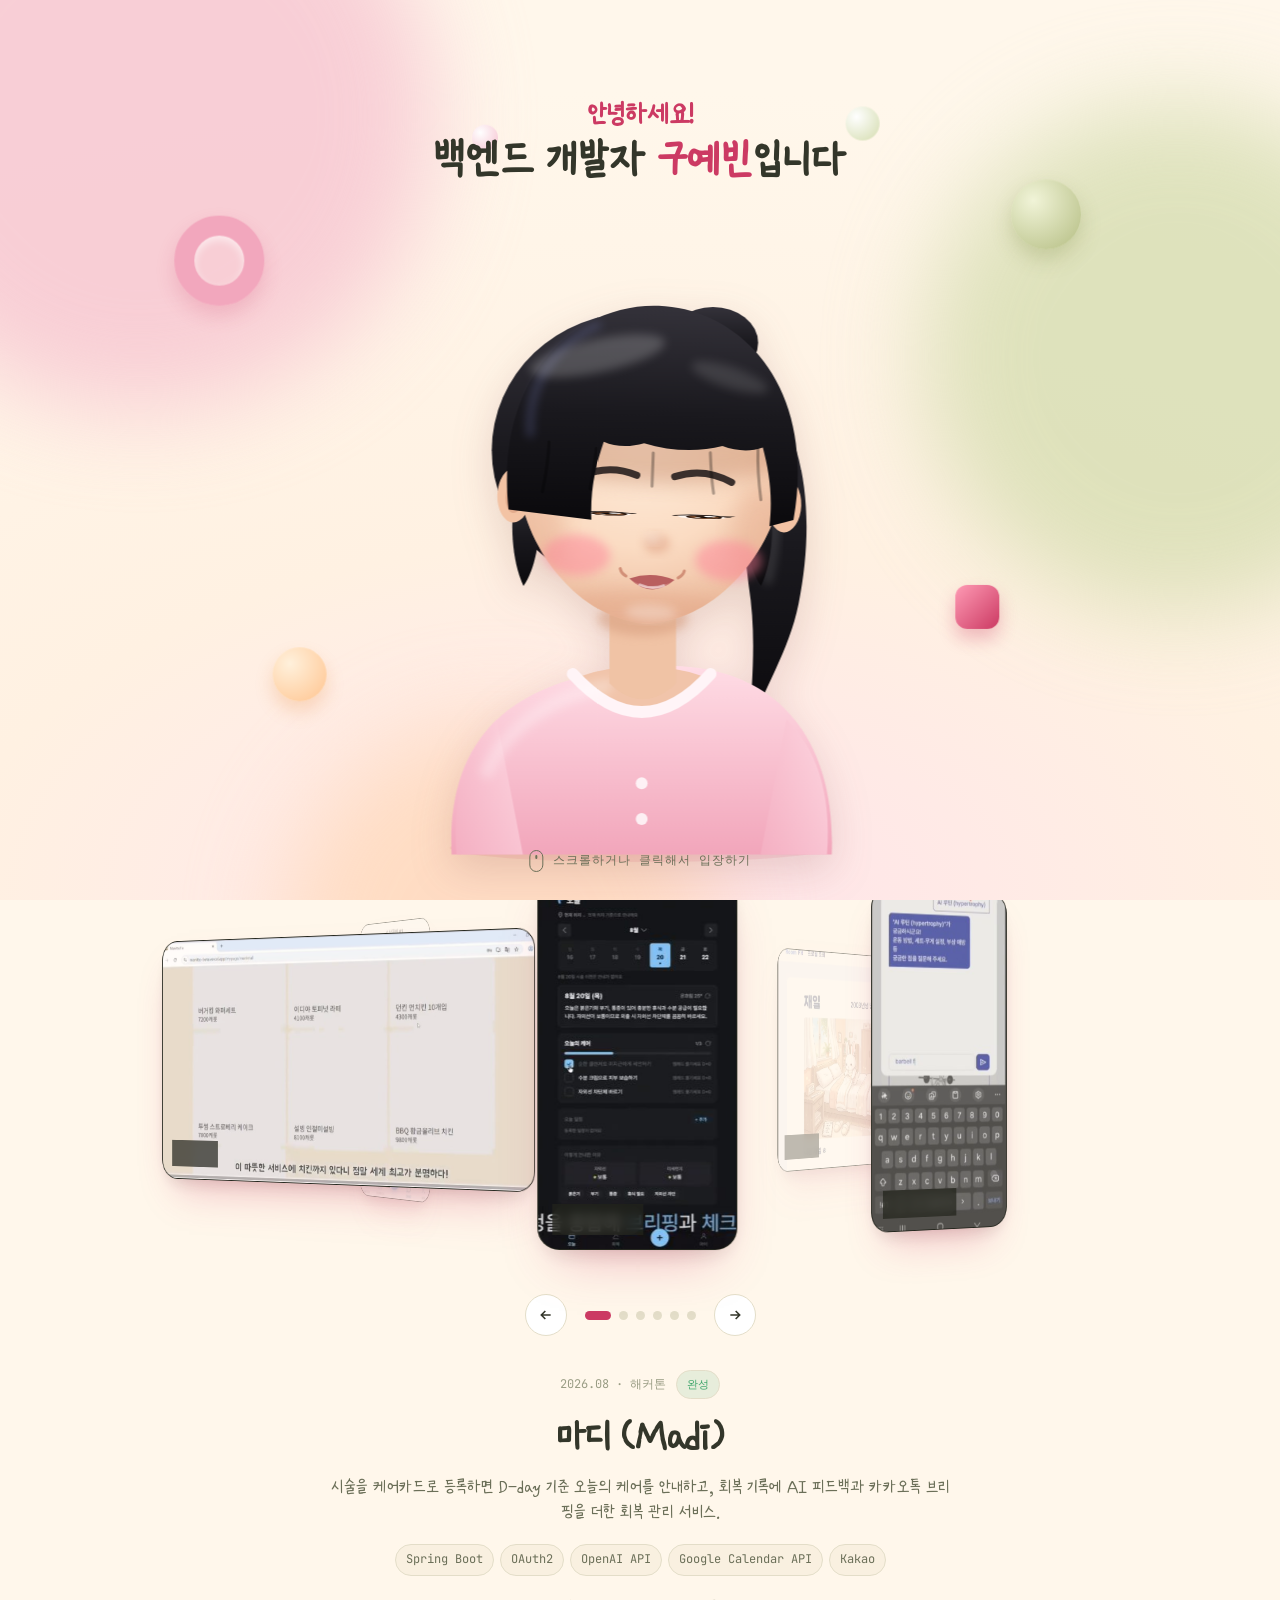
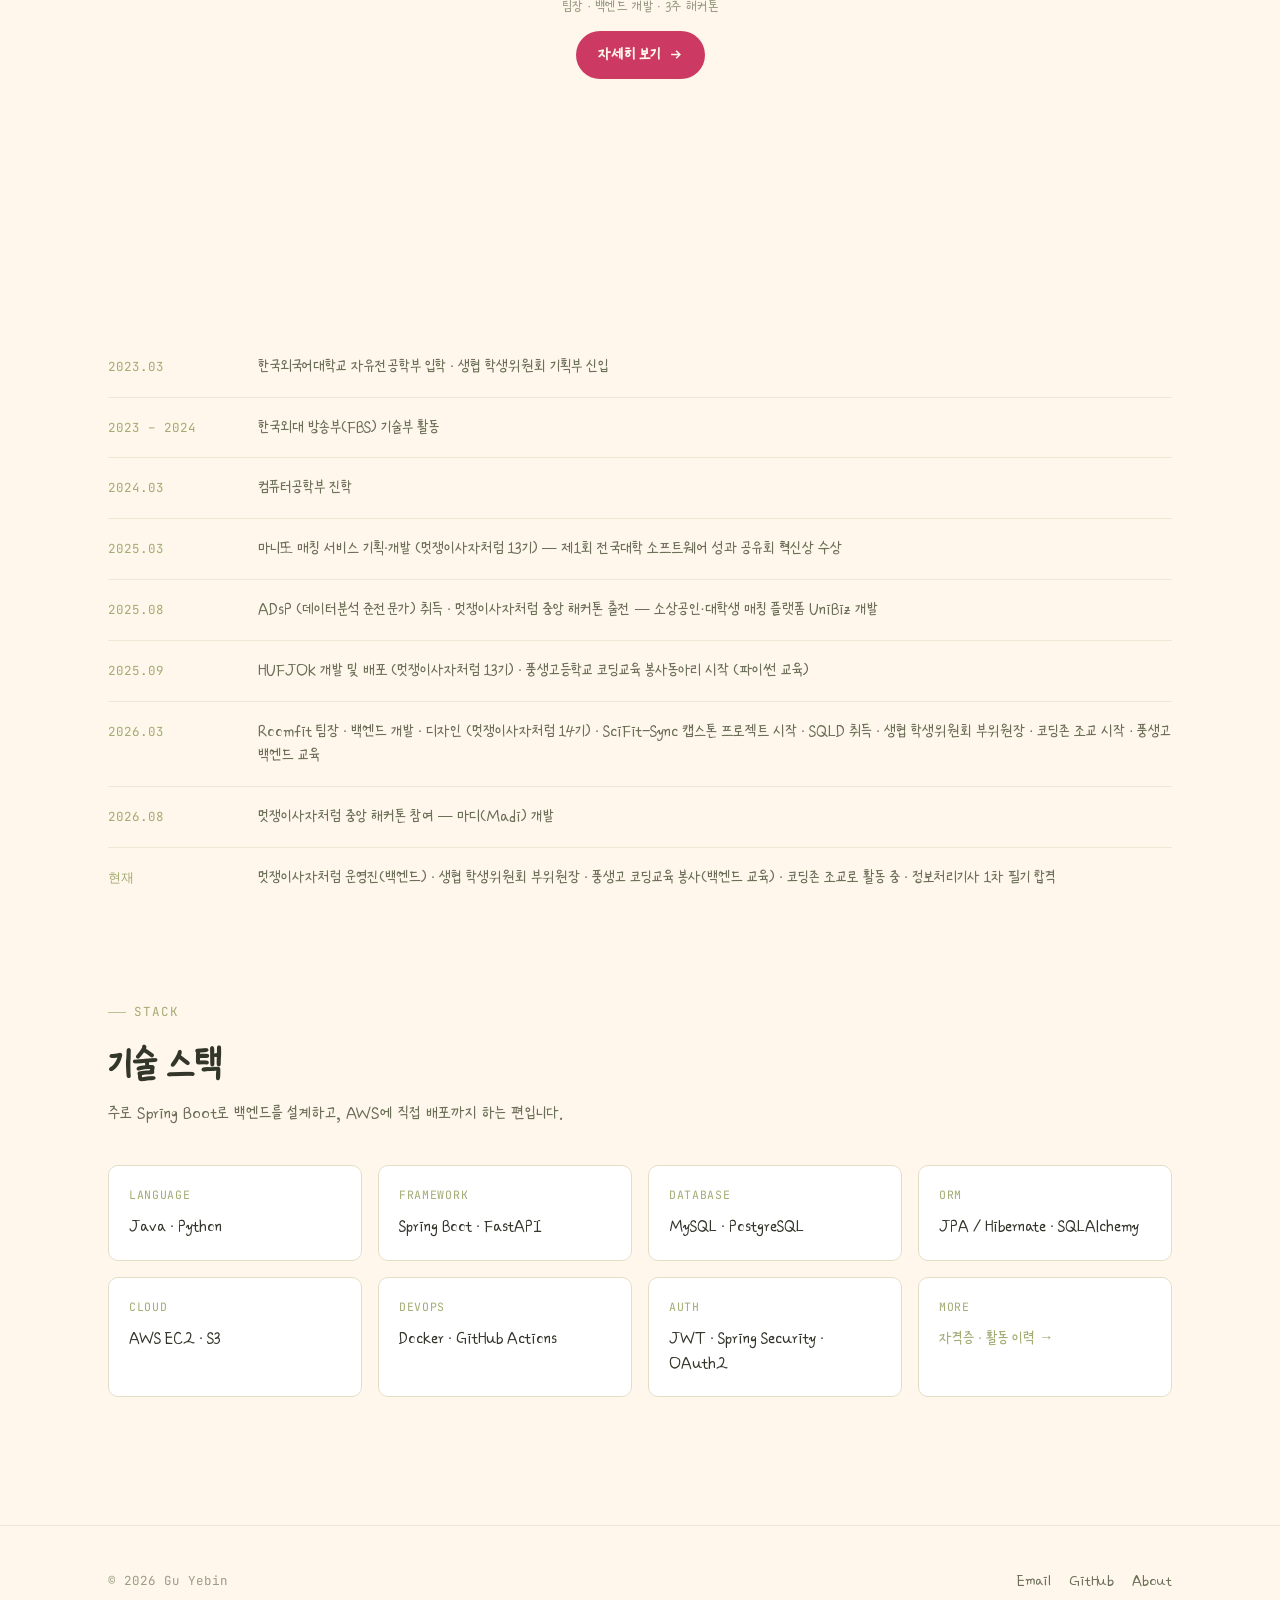
==== commit bbda60c2: "Onboarding: self-drawn Memoji-style upper-body character with 6 expressions and glossy 3D-render-sty" ====
--- a/index.html
+++ b/index.html
@@ -5,7 +5,7 @@
 <meta name="viewport" content="width=device-width, initial-scale=1.0">
 <title>구예빈의 포트폴리오</title>
 <meta name="description" content="한국외국어대학교 컴퓨터공학부 구예빈의 백엔드 개발 포트폴리오입니다.">
-<link rel="stylesheet" href="style.css?v=20261026q">
+<link rel="stylesheet" href="style.css?v=20261026s">
 <script>
 (function(){try{
   var d=document.documentElement;
@@ -20,7 +20,101 @@
 <div class="char-intro" aria-hidden="true">
   <div class="ci-blob ci-b1"></div><div class="ci-blob ci-b2"></div><div class="ci-blob ci-b3"></div>
   <div class="ci-deco ci-d1"></div><div class="ci-deco ci-d2"></div><div class="ci-deco ci-d3"></div><div class="ci-deco ci-d4"></div><div class="ci-deco ci-d5"></div><div class="ci-deco ci-d6"></div>
-  <div class="ci-stage"><div class="ci-shadow"></div><div class="ci-tilt"></div></div>
+  <div class="ci-stage">
+  <svg viewBox="0 0 400 500" xmlns="http://www.w3.org/2000/svg">
+    <defs>
+      <radialGradient id="skinG" cx="46%" cy="34%" r="72%"><stop offset="0" stop-color="#ffeedd"/><stop offset=".55" stop-color="#fbdcc3"/><stop offset="1" stop-color="#eab596"/></radialGradient>
+      <linearGradient id="hairG" x1="0" y1="0" x2="0" y2="1"><stop offset="0" stop-color="#34323a"/><stop offset=".5" stop-color="#1a191e"/><stop offset="1" stop-color="#0b0a0d"/></linearGradient>
+      <linearGradient id="shirtG" x1="0" y1="0" x2="0" y2="1"><stop offset="0" stop-color="#ffdce5"/><stop offset="1" stop-color="#f2a6bb"/></linearGradient>
+      <linearGradient id="sleeveG" x1="0" y1="0" x2="1" y2="0"><stop offset="0" stop-color="#f6b7c8"/><stop offset="1" stop-color="#ffdce5"/></linearGradient>
+      <radialGradient id="irisG" cx="50%" cy="62%" r="62%"><stop offset="0" stop-color="#c58a55"/><stop offset=".55" stop-color="#7a4a2b"/><stop offset="1" stop-color="#2e180d"/></radialGradient>
+      <filter id="b4" x="-30%" y="-30%" width="160%" height="160%"><feGaussianBlur stdDeviation="4"/></filter>
+      <filter id="b8" x="-30%" y="-30%" width="160%" height="160%"><feGaussianBlur stdDeviation="8"/></filter>
+      <clipPath id="headClip"><path d="M88 175C88 100 140 64 200 64s112 36 112 111c0 55-42 117-97 129q-15 4-30 0C130 292 88 230 88 175Z"/></clipPath>
+      <clipPath id="mouthClip"><path d="M176 262q24-8 48 0q-2 32-24 32t-24-32Z"/></clipPath>
+    </defs>
+    <ellipse cx="200" cy="494" rx="160" ry="12" fill="#cc3a63" opacity=".10"/>
+
+    <g id="cTail">
+      <ellipse cx="268" cy="70" rx="38" ry="30" fill="url(#hairG)"/>
+      <path d="M262 84C336 96 360 190 340 290c-8 40-30 72-42 108 4-52 6-86 0-124-6-62-22-120-60-150Z" fill="url(#hairG)"/>
+      <path d="M300 120c22 38 26 96 14 150" stroke="#fff" stroke-width="7" stroke-linecap="round" fill="none" opacity=".14" filter="url(#b4)"/>
+    </g>
+    <g id="cHairBack"><ellipse cx="200" cy="160" rx="122" ry="116" fill="url(#hairG)"/></g>
+
+    <g id="cBody">
+      <path d="M40 500C36 408 82 352 200 342s164 66 160 158Z" fill="url(#shirtG)"/>
+      <path d="M44 500C40 446 54 410 78 386l22 114Z" fill="url(#sleeveG)" opacity=".55"/>
+      <path d="M356 500C360 446 346 410 322 386l-22 114Z" fill="url(#sleeveG)" opacity=".55"/>
+      <path d="M148 350q52 56 104 0q-52-18-104 0Z" fill="#f1c4aa"/>
+      <path d="M142 348q58 64 116 0" stroke="#fff4f7" stroke-width="10" stroke-linecap="round" fill="none"/>
+      <path d="M70 430c18-40 58-64 100-72" stroke="#fff" stroke-width="12" stroke-linecap="round" fill="none" opacity=".28" filter="url(#b4)"/>
+      <circle cx="200" cy="440" r="5" fill="#fff" opacity=".8"/><circle cx="200" cy="470" r="5" fill="#fff" opacity=".8"/>
+    </g>
+    <g id="cNeck">
+      <path d="M172 280h56v76c-18 18-38 18-56 0Z" fill="#f0c3a5"/>
+      <ellipse cx="200" cy="302" rx="38" ry="14" fill="#d79d7e" opacity=".55" filter="url(#b4)"/>
+    </g>
+    <g id="cLocks">
+      <path d="M94 190c-6 30-4 62 6 84 10-14 14-38 14-66Z" fill="url(#hairG)"/>
+      <path d="M306 190c6 30 4 62-6 84-10-14-14-38-14-66Z" fill="url(#hairG)"/>
+    </g>
+
+    <g id="cHead">
+      <ellipse cx="86" cy="202" rx="14" ry="23" fill="#f3c3a4"/><ellipse cx="86" cy="204" rx="7" ry="13" fill="#d99c7e" opacity=".6"/>
+      <ellipse cx="314" cy="202" rx="14" ry="23" fill="#f3c3a4"/><ellipse cx="314" cy="204" rx="7" ry="13" fill="#d99c7e" opacity=".6"/>
+      <path d="M88 175C88 100 140 64 200 64s112 36 112 111c0 55-42 117-97 129q-15 4-30 0C130 292 88 230 88 175Z" fill="url(#skinG)"/>
+      <g clip-path="url(#headClip)">
+        <ellipse cx="200" cy="162" rx="112" ry="26" fill="#c98f6f" opacity=".5" filter="url(#b8)"/>
+        <ellipse cx="200" cy="300" rx="80" ry="22" fill="#e0a283" opacity=".5" filter="url(#b8)"/>
+        <ellipse cx="108" cy="230" rx="22" ry="42" fill="#e4a98a" opacity=".35" filter="url(#b8)"/>
+        <ellipse cx="292" cy="230" rx="22" ry="42" fill="#e4a98a" opacity=".35" filter="url(#b8)"/>
+      </g>
+
+      <g id="cFace">
+        <ellipse id="cBlush1" cx="136" cy="250" rx="28" ry="17" fill="#ff7f98" opacity=".5" filter="url(#b4)"/>
+        <ellipse id="cBlush2" cx="264" cy="250" rx="28" ry="17" fill="#ff7f98" opacity=".5" filter="url(#b4)"/>
+        <g id="cBrows" stroke="#3a2f2c" stroke-width="6" stroke-linecap="round" fill="none"><path d="M136 184q24-12 48-3"/><path d="M216 181q24-9 48 3"/></g>
+
+        <!-- eyes: one group per state, toggled by script -->
+        <g id="cEyeL" data-cx="160">
+          <g data-s="open"><ellipse cx="160" cy="214" rx="20" ry="18" fill="#fffaf6"/><ellipse cx="160" cy="204" rx="20" ry="9" fill="#d9b9a6" opacity=".35" filter="url(#b4)"/><g class="iris"><circle cx="160" cy="215" r="15" fill="url(#irisG)"/><circle cx="160" cy="215" r="14" fill="none" stroke="#2a170d" stroke-width="2.5"/><circle cx="160" cy="215" r="7.6" fill="#0e0807"/><ellipse cx="165" cy="209" rx="5.2" ry="5.6" fill="#fff"/><circle cx="154.5" cy="221" r="2.6" fill="#fff" opacity=".85"/></g><path d="M138 208q22-20 44 0" stroke="#150e0c" stroke-width="6" stroke-linecap="round" fill="none"/><path d="M140 208l-6-5" stroke="#150e0c" stroke-width="4" stroke-linecap="round"/></g>
+          <g data-s="wide"><ellipse cx="160" cy="214" rx="19" ry="16" fill="#fbf6f1"/><g class="iris"><circle cx="160" cy="214" r="12" fill="url(#irisG)"/><circle cx="160" cy="214" r="6.4" fill="#120b08"/><circle cx="165" cy="208" r="4" fill="#fff"/></g><path d="M139 208q21-16 42 0" stroke="#1a1210" stroke-width="5" stroke-linecap="round" fill="none"/></g>
+          <g data-s="happy"><path d="M142 218q18-22 36 0" stroke="#1a1210" stroke-width="6" stroke-linecap="round" fill="none"/></g>
+          <g data-s="wink"><path d="M142 212q18 14 36 0" stroke="#1a1210" stroke-width="6" stroke-linecap="round" fill="none"/></g>
+          <g data-s="heart"><path d="M160 228c-18-12-22-22-14-30 6-5 12-3 14 3 2-6 8-8 14-3 8 8 4 18-14 30Z" fill="#ff5f8a"/><circle cx="153" cy="204" r="3" fill="#fff" opacity=".7"/></g>
+        </g>
+        <g id="cEyeR" data-cx="240">
+          <g data-s="open"><ellipse cx="240" cy="214" rx="20" ry="18" fill="#fffaf6"/><ellipse cx="240" cy="204" rx="20" ry="9" fill="#d9b9a6" opacity=".35" filter="url(#b4)"/><g class="iris"><circle cx="240" cy="215" r="15" fill="url(#irisG)"/><circle cx="240" cy="215" r="14" fill="none" stroke="#2a170d" stroke-width="2.5"/><circle cx="240" cy="215" r="7.6" fill="#0e0807"/><ellipse cx="245" cy="209" rx="5.2" ry="5.6" fill="#fff"/><circle cx="234.5" cy="221" r="2.6" fill="#fff" opacity=".85"/></g><path d="M218 208q22-20 44 0" stroke="#150e0c" stroke-width="6" stroke-linecap="round" fill="none"/><path d="M260 208l6-5" stroke="#150e0c" stroke-width="4" stroke-linecap="round"/></g>
+          <g data-s="wide"><ellipse cx="240" cy="214" rx="19" ry="16" fill="#fbf6f1"/><g class="iris"><circle cx="240" cy="214" r="12" fill="url(#irisG)"/><circle cx="240" cy="214" r="6.4" fill="#120b08"/><circle cx="245" cy="208" r="4" fill="#fff"/></g><path d="M219 208q21-16 42 0" stroke="#1a1210" stroke-width="5" stroke-linecap="round" fill="none"/></g>
+          <g data-s="happy"><path d="M222 218q18-22 36 0" stroke="#1a1210" stroke-width="6" stroke-linecap="round" fill="none"/></g>
+          <g data-s="wink"><path d="M222 212q18 14 36 0" stroke="#1a1210" stroke-width="6" stroke-linecap="round" fill="none"/></g>
+          <g data-s="heart"><path d="M240 228c-18-12-22-22-14-30 6-5 12-3 14 3 2-6 8-8 14-3 8 8 4 18-14 30Z" fill="#ff5f8a"/><circle cx="233" cy="204" r="3" fill="#fff" opacity=".7"/></g>
+        </g>
+
+        <ellipse cx="203" cy="238" rx="11" ry="8" fill="#dc9a7c" opacity=".5" filter="url(#b4)"/>
+        <ellipse cx="200" cy="234" rx="6" ry="4" fill="#fff" opacity=".4" filter="url(#b4)"/>
+
+        <ellipse cx="200" cy="296" rx="22" ry="7" fill="#fff" opacity=".28" filter="url(#b4)"/>
+        <g id="cMouth">
+          <g data-s="smile"><path d="M181 268q19-7 38 0q-19 17-38 0Z" fill="#b95f5f"/><path d="M184 270q16 9 32 0q-16 12-32 0Z" fill="#d98b86"/><path d="M190 273q10 4 20 0" stroke="#fff" stroke-width="2.5" stroke-linecap="round" fill="none" opacity=".5"/><path d="M178 266q-4-2-5-6M222 266q4-2 5-6" stroke="#d29078" stroke-width="2.5" stroke-linecap="round" fill="none"/></g>
+          <g data-s="smirk"><path d="M182 272q18 4 40-10q-6 20-40 10Z" fill="#b95f5f"/><path d="M186 274q16 4 32-6q-8 14-32 6Z" fill="#d98b86"/><path d="M224 262q5-2 6-7" stroke="#d29078" stroke-width="2.5" stroke-linecap="round" fill="none"/></g>
+          <g data-s="laugh"><path d="M176 262q24-8 48 0q-2 32-24 32t-24-32Z" fill="#7a2f3a"/><g clip-path="url(#mouthClip)"><path d="M174 258h52v10q-26 4-52 0Z" fill="#fff"/><ellipse cx="200" cy="292" rx="16" ry="10" fill="#f08a95"/></g><path d="M176 262q24-8 48 0" stroke="#b95f5f" stroke-width="4" stroke-linecap="round" fill="none"/></g>
+          <g data-s="o"><ellipse cx="200" cy="274" rx="9" ry="11" fill="#7a2f3a"/><ellipse cx="200" cy="274" rx="9" ry="11" fill="none" stroke="#c4666a" stroke-width="3"/><ellipse cx="200" cy="280" rx="5" ry="4" fill="#f08a95"/></g>
+          <g data-s="cat"><path d="M184 266q8 11 16 0q8 11 16 0" stroke="#b5565a" stroke-width="4.5" stroke-linecap="round" stroke-linejoin="round" fill="none"/></g>
+        </g>
+      </g>
+
+      <g id="cBangs">
+        <path d="M80 214C64 100 132 38 200 38s136 62 120 176l-20 6c2-26-2-46-8-66-10 4-22 4-34 0-20 6-44 6-66 0-12 4-24 4-34 0-6 20-10 40-8 66Z" fill="url(#hairG)"/>
+        <path d="M112 156c0 18-2 30-4 42M152 160c-1 14-2 24-4 34M200 162v28M248 160c1 14 2 24 4 34M288 156c0 18 2 30 4 42" stroke="#000" stroke-width="2.5" stroke-linecap="round" fill="none" opacity=".3"/>
+        <path d="M96 150C92 110 112 74 150 56" stroke="#9aa6ff" stroke-width="5" stroke-linecap="round" fill="none" opacity=".25" filter="url(#b4)"/><ellipse cx="150" cy="82" rx="58" ry="14" transform="rotate(-14 150 82)" fill="#fff" opacity=".2" filter="url(#b4)"/>
+        <ellipse cx="262" cy="96" rx="34" ry="9" transform="rotate(16 262 96)" fill="#fff" opacity=".12" filter="url(#b4)"/>
+      </g>
+    </g>
+  </svg>
+  <div class="ci-fx"></div>
+</div>
   <div class="ci-hello"><span>안녕하세요!</span> 백엔드 개발자 <b>구예빈</b>입니다</div>
   <div class="gi-hint"><span class="gi-mouse"></span>스크롤하거나 클릭해서 입장하기</div>
 </div>
@@ -286,7 +380,7 @@
   </div>
 </footer>
 
-<script src="main.js?v=20261026q"></script>
-<script src="character-intro.js?v=20261026q" defer></script>
+<script src="main.js?v=20261026s"></script>
+<script src="character-intro.js?v=20261026s" defer></script>
 </body>
 </html>
--- a/style.css
+++ b/style.css
@@ -1007,9 +1007,11 @@
 .ci-b3 { width: 34vmax; height: 34vmax; left: 22vw; bottom: -20vmax; background: #ffd9b8; animation-delay: -6s; }
 @keyframes ci-float { 50% { transform: translate(3vmax, -2vmax) scale(1.06); } }
 .ci-stage { position: absolute; left: 50%; bottom: 5vh; height: min(66vh, 640px); aspect-ratio: 4 / 5; transform: translateX(-50%); perspective: 900px; animation: ci-up .9s cubic-bezier(.2,.9,.2,1) .1s both; }
-.ci-tilt { position: absolute; inset: 0; transform-origin: 50% 80%; will-change: transform; }
-.ci-memoji { position: absolute; inset: 0; width: 100%; height: 100%; object-fit: contain; object-position: 50% 100%; opacity: 0; transition: opacity .25s ease; filter: drop-shadow(0 18px 24px rgba(120,60,60,.22)); user-select: none; -webkit-user-drag: none; cursor: pointer; }
-.ci-memoji.on { opacity: 1; }
+.ci-fx { position: absolute; inset: 0; pointer-events: none; }
+.ci-fx i { position: absolute; font-style: normal; width: 34px; height: 34px; opacity: 0; animation: ci-pop 1.5s ease-out forwards; }
+.ci-fx svg { width: 100%; height: 100%; }
+@keyframes ci-pop { 0% { opacity: 0; transform: scale(.3) translateY(10px); } 25% { opacity: 1; transform: scale(1.1) translateY(0); } 100% { opacity: 0; transform: scale(.9) translateY(-34px); } }
+.ci-stage svg { width: 100%; height: 100%; overflow: visible; display: block; cursor: pointer; filter: drop-shadow(0 14px 20px rgba(120,60,60,.18)); }
 .ci-shadow { position: absolute; left: 12%; right: 12%; bottom: -3%; height: 6%; border-radius: 50%; background: radial-gradient(closest-side, rgba(150,70,80,.28), transparent); }
 @keyframes ci-up { from { opacity: 0; transform: translate(-50%, 40px); } to { opacity: 1; transform: translate(-50%, 0); } }
 .ci-deco { position: absolute; border-radius: 50%; animation: ci-bob 6s ease-in-out infinite; will-change: transform; }
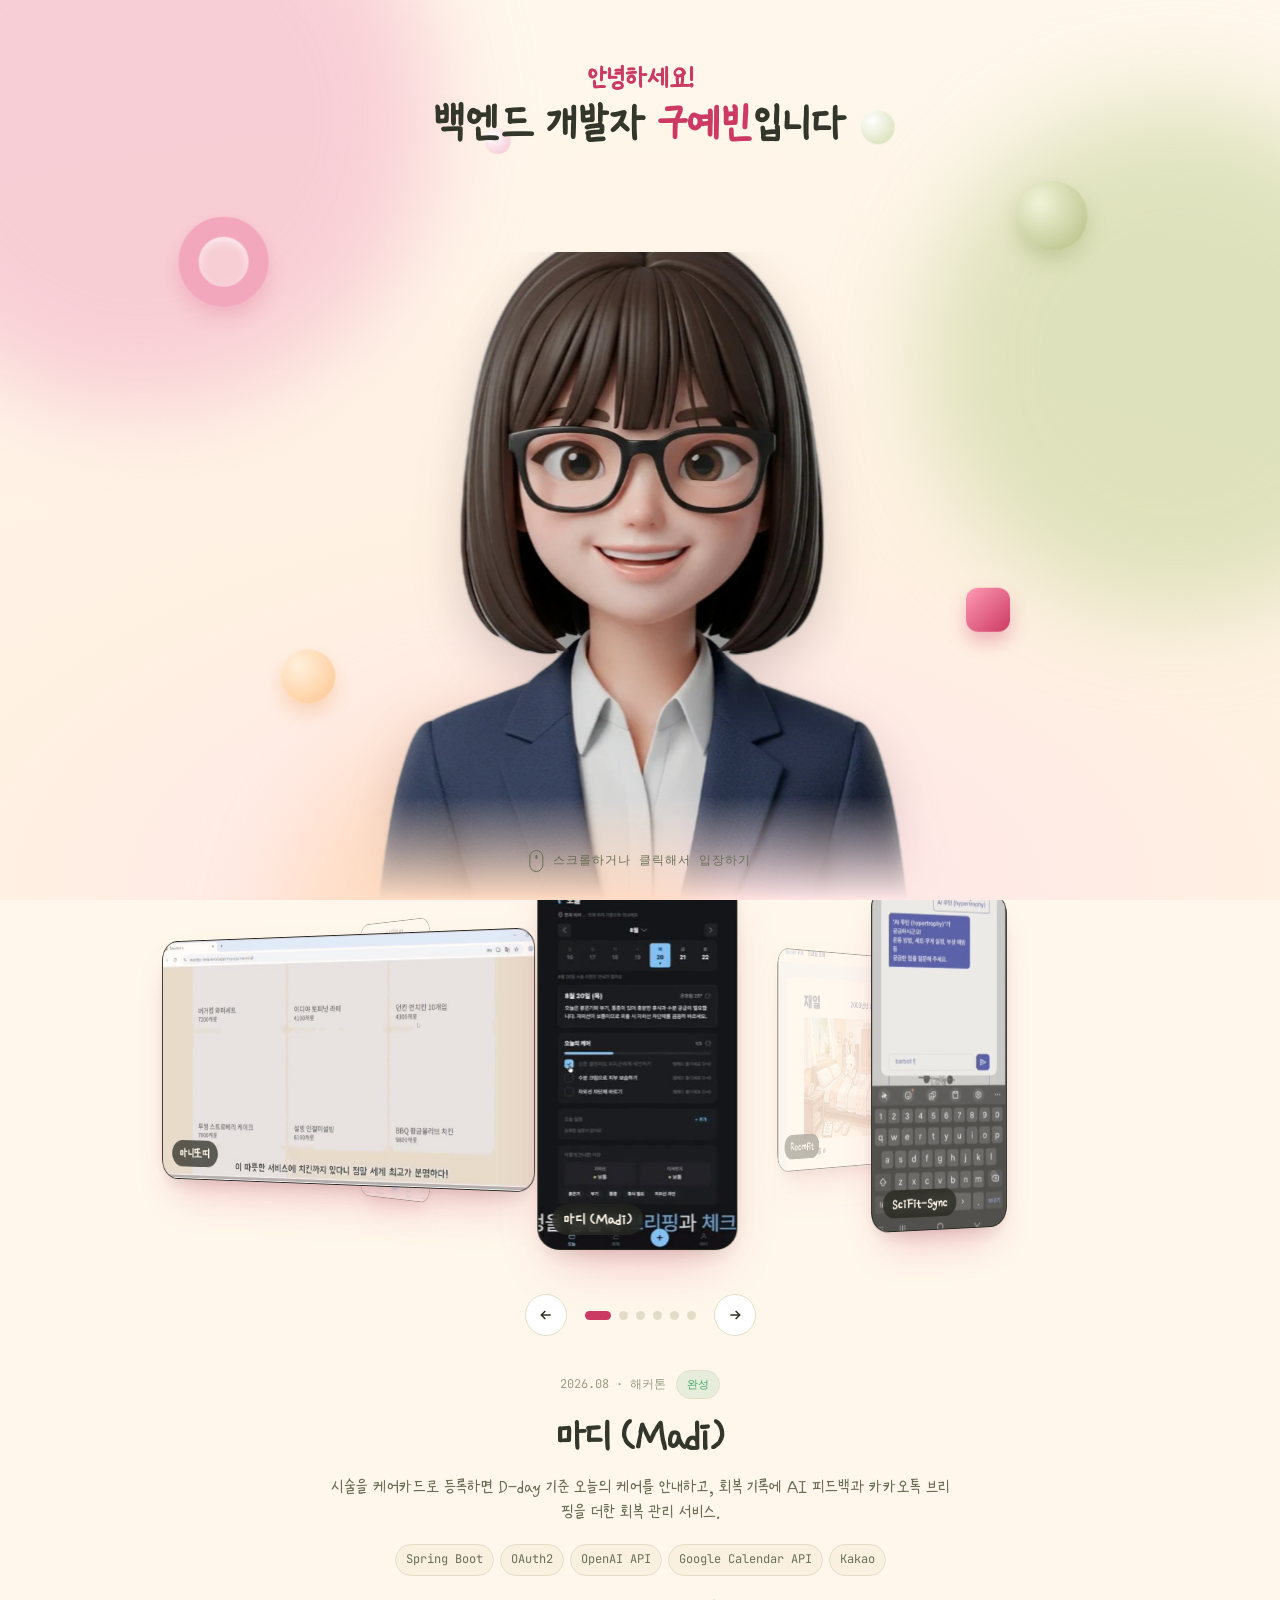
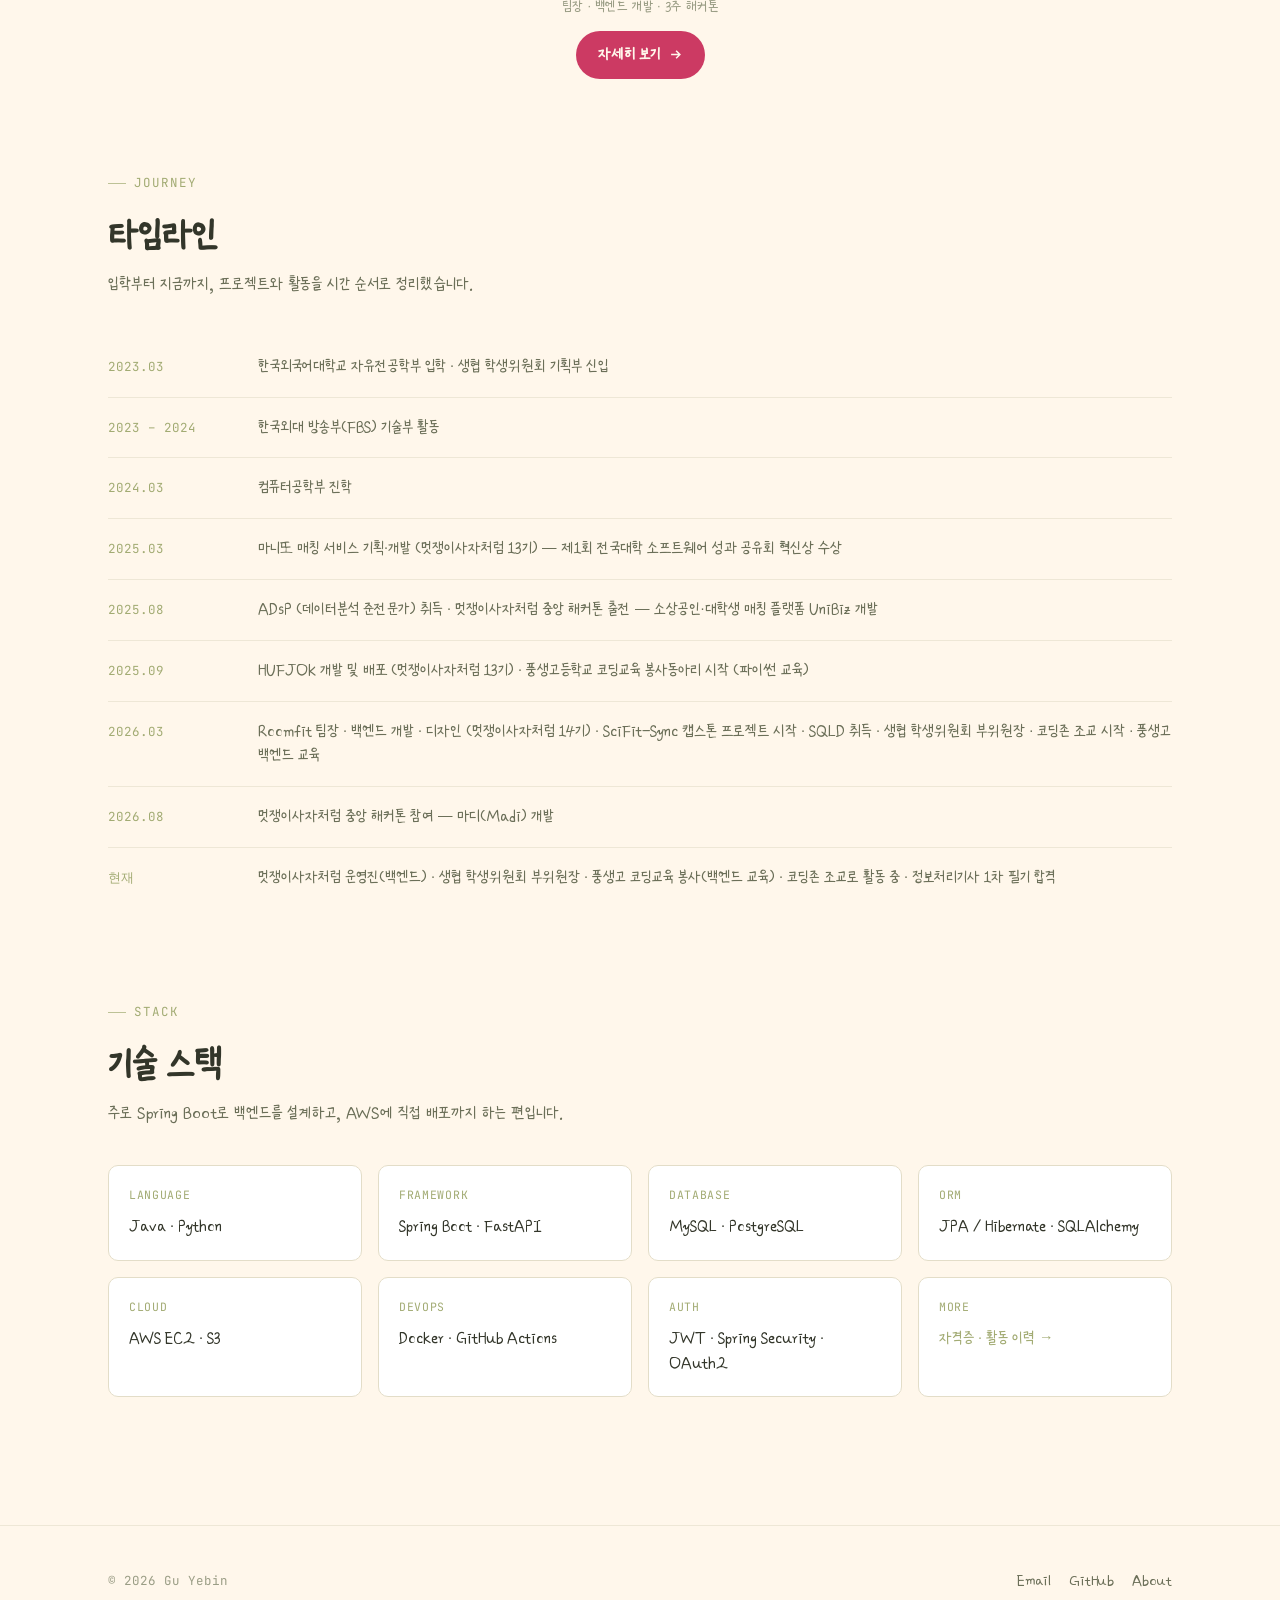
==== commit 6e4000db: "Onboarding: use generated 3D blazer character renders (glasses, coffee) with pose swapping and curso" ====
--- a/index.html
+++ b/index.html
@@ -5,7 +5,7 @@
 <meta name="viewport" content="width=device-width, initial-scale=1.0">
 <title>구예빈의 포트폴리오</title>
 <meta name="description" content="한국외국어대학교 컴퓨터공학부 구예빈의 백엔드 개발 포트폴리오입니다.">
-<link rel="stylesheet" href="style.css?v=20261026s">
+<link rel="stylesheet" href="style.css?v=20261026u">
 <script>
 (function(){try{
   var d=document.documentElement;
@@ -20,101 +20,7 @@
 <div class="char-intro" aria-hidden="true">
   <div class="ci-blob ci-b1"></div><div class="ci-blob ci-b2"></div><div class="ci-blob ci-b3"></div>
   <div class="ci-deco ci-d1"></div><div class="ci-deco ci-d2"></div><div class="ci-deco ci-d3"></div><div class="ci-deco ci-d4"></div><div class="ci-deco ci-d5"></div><div class="ci-deco ci-d6"></div>
-  <div class="ci-stage">
-  <svg viewBox="0 0 400 500" xmlns="http://www.w3.org/2000/svg">
-    <defs>
-      <radialGradient id="skinG" cx="46%" cy="34%" r="72%"><stop offset="0" stop-color="#ffeedd"/><stop offset=".55" stop-color="#fbdcc3"/><stop offset="1" stop-color="#eab596"/></radialGradient>
-      <linearGradient id="hairG" x1="0" y1="0" x2="0" y2="1"><stop offset="0" stop-color="#34323a"/><stop offset=".5" stop-color="#1a191e"/><stop offset="1" stop-color="#0b0a0d"/></linearGradient>
-      <linearGradient id="shirtG" x1="0" y1="0" x2="0" y2="1"><stop offset="0" stop-color="#ffdce5"/><stop offset="1" stop-color="#f2a6bb"/></linearGradient>
-      <linearGradient id="sleeveG" x1="0" y1="0" x2="1" y2="0"><stop offset="0" stop-color="#f6b7c8"/><stop offset="1" stop-color="#ffdce5"/></linearGradient>
-      <radialGradient id="irisG" cx="50%" cy="62%" r="62%"><stop offset="0" stop-color="#c58a55"/><stop offset=".55" stop-color="#7a4a2b"/><stop offset="1" stop-color="#2e180d"/></radialGradient>
-      <filter id="b4" x="-30%" y="-30%" width="160%" height="160%"><feGaussianBlur stdDeviation="4"/></filter>
-      <filter id="b8" x="-30%" y="-30%" width="160%" height="160%"><feGaussianBlur stdDeviation="8"/></filter>
-      <clipPath id="headClip"><path d="M88 175C88 100 140 64 200 64s112 36 112 111c0 55-42 117-97 129q-15 4-30 0C130 292 88 230 88 175Z"/></clipPath>
-      <clipPath id="mouthClip"><path d="M176 262q24-8 48 0q-2 32-24 32t-24-32Z"/></clipPath>
-    </defs>
-    <ellipse cx="200" cy="494" rx="160" ry="12" fill="#cc3a63" opacity=".10"/>
-
-    <g id="cTail">
-      <ellipse cx="268" cy="70" rx="38" ry="30" fill="url(#hairG)"/>
-      <path d="M262 84C336 96 360 190 340 290c-8 40-30 72-42 108 4-52 6-86 0-124-6-62-22-120-60-150Z" fill="url(#hairG)"/>
-      <path d="M300 120c22 38 26 96 14 150" stroke="#fff" stroke-width="7" stroke-linecap="round" fill="none" opacity=".14" filter="url(#b4)"/>
-    </g>
-    <g id="cHairBack"><ellipse cx="200" cy="160" rx="122" ry="116" fill="url(#hairG)"/></g>
-
-    <g id="cBody">
-      <path d="M40 500C36 408 82 352 200 342s164 66 160 158Z" fill="url(#shirtG)"/>
-      <path d="M44 500C40 446 54 410 78 386l22 114Z" fill="url(#sleeveG)" opacity=".55"/>
-      <path d="M356 500C360 446 346 410 322 386l-22 114Z" fill="url(#sleeveG)" opacity=".55"/>
-      <path d="M148 350q52 56 104 0q-52-18-104 0Z" fill="#f1c4aa"/>
-      <path d="M142 348q58 64 116 0" stroke="#fff4f7" stroke-width="10" stroke-linecap="round" fill="none"/>
-      <path d="M70 430c18-40 58-64 100-72" stroke="#fff" stroke-width="12" stroke-linecap="round" fill="none" opacity=".28" filter="url(#b4)"/>
-      <circle cx="200" cy="440" r="5" fill="#fff" opacity=".8"/><circle cx="200" cy="470" r="5" fill="#fff" opacity=".8"/>
-    </g>
-    <g id="cNeck">
-      <path d="M172 280h56v76c-18 18-38 18-56 0Z" fill="#f0c3a5"/>
-      <ellipse cx="200" cy="302" rx="38" ry="14" fill="#d79d7e" opacity=".55" filter="url(#b4)"/>
-    </g>
-    <g id="cLocks">
-      <path d="M94 190c-6 30-4 62 6 84 10-14 14-38 14-66Z" fill="url(#hairG)"/>
-      <path d="M306 190c6 30 4 62-6 84-10-14-14-38-14-66Z" fill="url(#hairG)"/>
-    </g>
-
-    <g id="cHead">
-      <ellipse cx="86" cy="202" rx="14" ry="23" fill="#f3c3a4"/><ellipse cx="86" cy="204" rx="7" ry="13" fill="#d99c7e" opacity=".6"/>
-      <ellipse cx="314" cy="202" rx="14" ry="23" fill="#f3c3a4"/><ellipse cx="314" cy="204" rx="7" ry="13" fill="#d99c7e" opacity=".6"/>
-      <path d="M88 175C88 100 140 64 200 64s112 36 112 111c0 55-42 117-97 129q-15 4-30 0C130 292 88 230 88 175Z" fill="url(#skinG)"/>
-      <g clip-path="url(#headClip)">
-        <ellipse cx="200" cy="162" rx="112" ry="26" fill="#c98f6f" opacity=".5" filter="url(#b8)"/>
-        <ellipse cx="200" cy="300" rx="80" ry="22" fill="#e0a283" opacity=".5" filter="url(#b8)"/>
-        <ellipse cx="108" cy="230" rx="22" ry="42" fill="#e4a98a" opacity=".35" filter="url(#b8)"/>
-        <ellipse cx="292" cy="230" rx="22" ry="42" fill="#e4a98a" opacity=".35" filter="url(#b8)"/>
-      </g>
-
-      <g id="cFace">
-        <ellipse id="cBlush1" cx="136" cy="250" rx="28" ry="17" fill="#ff7f98" opacity=".5" filter="url(#b4)"/>
-        <ellipse id="cBlush2" cx="264" cy="250" rx="28" ry="17" fill="#ff7f98" opacity=".5" filter="url(#b4)"/>
-        <g id="cBrows" stroke="#3a2f2c" stroke-width="6" stroke-linecap="round" fill="none"><path d="M136 184q24-12 48-3"/><path d="M216 181q24-9 48 3"/></g>
-
-        <!-- eyes: one group per state, toggled by script -->
-        <g id="cEyeL" data-cx="160">
-          <g data-s="open"><ellipse cx="160" cy="214" rx="20" ry="18" fill="#fffaf6"/><ellipse cx="160" cy="204" rx="20" ry="9" fill="#d9b9a6" opacity=".35" filter="url(#b4)"/><g class="iris"><circle cx="160" cy="215" r="15" fill="url(#irisG)"/><circle cx="160" cy="215" r="14" fill="none" stroke="#2a170d" stroke-width="2.5"/><circle cx="160" cy="215" r="7.6" fill="#0e0807"/><ellipse cx="165" cy="209" rx="5.2" ry="5.6" fill="#fff"/><circle cx="154.5" cy="221" r="2.6" fill="#fff" opacity=".85"/></g><path d="M138 208q22-20 44 0" stroke="#150e0c" stroke-width="6" stroke-linecap="round" fill="none"/><path d="M140 208l-6-5" stroke="#150e0c" stroke-width="4" stroke-linecap="round"/></g>
-          <g data-s="wide"><ellipse cx="160" cy="214" rx="19" ry="16" fill="#fbf6f1"/><g class="iris"><circle cx="160" cy="214" r="12" fill="url(#irisG)"/><circle cx="160" cy="214" r="6.4" fill="#120b08"/><circle cx="165" cy="208" r="4" fill="#fff"/></g><path d="M139 208q21-16 42 0" stroke="#1a1210" stroke-width="5" stroke-linecap="round" fill="none"/></g>
-          <g data-s="happy"><path d="M142 218q18-22 36 0" stroke="#1a1210" stroke-width="6" stroke-linecap="round" fill="none"/></g>
-          <g data-s="wink"><path d="M142 212q18 14 36 0" stroke="#1a1210" stroke-width="6" stroke-linecap="round" fill="none"/></g>
-          <g data-s="heart"><path d="M160 228c-18-12-22-22-14-30 6-5 12-3 14 3 2-6 8-8 14-3 8 8 4 18-14 30Z" fill="#ff5f8a"/><circle cx="153" cy="204" r="3" fill="#fff" opacity=".7"/></g>
-        </g>
-        <g id="cEyeR" data-cx="240">
-          <g data-s="open"><ellipse cx="240" cy="214" rx="20" ry="18" fill="#fffaf6"/><ellipse cx="240" cy="204" rx="20" ry="9" fill="#d9b9a6" opacity=".35" filter="url(#b4)"/><g class="iris"><circle cx="240" cy="215" r="15" fill="url(#irisG)"/><circle cx="240" cy="215" r="14" fill="none" stroke="#2a170d" stroke-width="2.5"/><circle cx="240" cy="215" r="7.6" fill="#0e0807"/><ellipse cx="245" cy="209" rx="5.2" ry="5.6" fill="#fff"/><circle cx="234.5" cy="221" r="2.6" fill="#fff" opacity=".85"/></g><path d="M218 208q22-20 44 0" stroke="#150e0c" stroke-width="6" stroke-linecap="round" fill="none"/><path d="M260 208l6-5" stroke="#150e0c" stroke-width="4" stroke-linecap="round"/></g>
-          <g data-s="wide"><ellipse cx="240" cy="214" rx="19" ry="16" fill="#fbf6f1"/><g class="iris"><circle cx="240" cy="214" r="12" fill="url(#irisG)"/><circle cx="240" cy="214" r="6.4" fill="#120b08"/><circle cx="245" cy="208" r="4" fill="#fff"/></g><path d="M219 208q21-16 42 0" stroke="#1a1210" stroke-width="5" stroke-linecap="round" fill="none"/></g>
-          <g data-s="happy"><path d="M222 218q18-22 36 0" stroke="#1a1210" stroke-width="6" stroke-linecap="round" fill="none"/></g>
-          <g data-s="wink"><path d="M222 212q18 14 36 0" stroke="#1a1210" stroke-width="6" stroke-linecap="round" fill="none"/></g>
-          <g data-s="heart"><path d="M240 228c-18-12-22-22-14-30 6-5 12-3 14 3 2-6 8-8 14-3 8 8 4 18-14 30Z" fill="#ff5f8a"/><circle cx="233" cy="204" r="3" fill="#fff" opacity=".7"/></g>
-        </g>
-
-        <ellipse cx="203" cy="238" rx="11" ry="8" fill="#dc9a7c" opacity=".5" filter="url(#b4)"/>
-        <ellipse cx="200" cy="234" rx="6" ry="4" fill="#fff" opacity=".4" filter="url(#b4)"/>
-
-        <ellipse cx="200" cy="296" rx="22" ry="7" fill="#fff" opacity=".28" filter="url(#b4)"/>
-        <g id="cMouth">
-          <g data-s="smile"><path d="M181 268q19-7 38 0q-19 17-38 0Z" fill="#b95f5f"/><path d="M184 270q16 9 32 0q-16 12-32 0Z" fill="#d98b86"/><path d="M190 273q10 4 20 0" stroke="#fff" stroke-width="2.5" stroke-linecap="round" fill="none" opacity=".5"/><path d="M178 266q-4-2-5-6M222 266q4-2 5-6" stroke="#d29078" stroke-width="2.5" stroke-linecap="round" fill="none"/></g>
-          <g data-s="smirk"><path d="M182 272q18 4 40-10q-6 20-40 10Z" fill="#b95f5f"/><path d="M186 274q16 4 32-6q-8 14-32 6Z" fill="#d98b86"/><path d="M224 262q5-2 6-7" stroke="#d29078" stroke-width="2.5" stroke-linecap="round" fill="none"/></g>
-          <g data-s="laugh"><path d="M176 262q24-8 48 0q-2 32-24 32t-24-32Z" fill="#7a2f3a"/><g clip-path="url(#mouthClip)"><path d="M174 258h52v10q-26 4-52 0Z" fill="#fff"/><ellipse cx="200" cy="292" rx="16" ry="10" fill="#f08a95"/></g><path d="M176 262q24-8 48 0" stroke="#b95f5f" stroke-width="4" stroke-linecap="round" fill="none"/></g>
-          <g data-s="o"><ellipse cx="200" cy="274" rx="9" ry="11" fill="#7a2f3a"/><ellipse cx="200" cy="274" rx="9" ry="11" fill="none" stroke="#c4666a" stroke-width="3"/><ellipse cx="200" cy="280" rx="5" ry="4" fill="#f08a95"/></g>
-          <g data-s="cat"><path d="M184 266q8 11 16 0q8 11 16 0" stroke="#b5565a" stroke-width="4.5" stroke-linecap="round" stroke-linejoin="round" fill="none"/></g>
-        </g>
-      </g>
-
-      <g id="cBangs">
-        <path d="M80 214C64 100 132 38 200 38s136 62 120 176l-20 6c2-26-2-46-8-66-10 4-22 4-34 0-20 6-44 6-66 0-12 4-24 4-34 0-6 20-10 40-8 66Z" fill="url(#hairG)"/>
-        <path d="M112 156c0 18-2 30-4 42M152 160c-1 14-2 24-4 34M200 162v28M248 160c1 14 2 24 4 34M288 156c0 18 2 30 4 42" stroke="#000" stroke-width="2.5" stroke-linecap="round" fill="none" opacity=".3"/>
-        <path d="M96 150C92 110 112 74 150 56" stroke="#9aa6ff" stroke-width="5" stroke-linecap="round" fill="none" opacity=".25" filter="url(#b4)"/><ellipse cx="150" cy="82" rx="58" ry="14" transform="rotate(-14 150 82)" fill="#fff" opacity=".2" filter="url(#b4)"/>
-        <ellipse cx="262" cy="96" rx="34" ry="9" transform="rotate(16 262 96)" fill="#fff" opacity=".12" filter="url(#b4)"/>
-      </g>
-    </g>
-  </svg>
-  <div class="ci-fx"></div>
-</div>
+  <div class="ci-stage"><div class="ci-tilt"></div><div class="ci-fx"></div></div>
   <div class="ci-hello"><span>안녕하세요!</span> 백엔드 개발자 <b>구예빈</b>입니다</div>
   <div class="gi-hint"><span class="gi-mouse"></span>스크롤하거나 클릭해서 입장하기</div>
 </div>
@@ -380,7 +286,7 @@
   </div>
 </footer>
 
-<script src="main.js?v=20261026s"></script>
-<script src="character-intro.js?v=20261026s" defer></script>
+<script src="main.js?v=20261026u"></script>
+<script src="character-intro.js?v=20261026u" defer></script>
 </body>
 </html>
--- a/style.css
+++ b/style.css
@@ -1006,12 +1006,14 @@
 .ci-b2 { width: 40vmax; height: 40vmax; right: -12vmax; top: 8vmax; background: #d4dcae; animation-delay: -3s; }
 .ci-b3 { width: 34vmax; height: 34vmax; left: 22vw; bottom: -20vmax; background: #ffd9b8; animation-delay: -6s; }
 @keyframes ci-float { 50% { transform: translate(3vmax, -2vmax) scale(1.06); } }
-.ci-stage { position: absolute; left: 50%; bottom: 5vh; height: min(66vh, 640px); aspect-ratio: 4 / 5; transform: translateX(-50%); perspective: 900px; animation: ci-up .9s cubic-bezier(.2,.9,.2,1) .1s both; }
+.ci-stage { position: absolute; left: 50%; bottom: 0; height: min(72vh, 700px); aspect-ratio: 1 / 1.05; transform: translateX(-50%); perspective: 1100px; -webkit-mask-image: linear-gradient(#000 84%, transparent); mask-image: linear-gradient(#000 84%, transparent); animation: ci-up .9s cubic-bezier(.2,.9,.2,1) .1s both; }
+.ci-tilt { position: absolute; inset: 0; transform-origin: 50% 85%; will-change: transform; }
+.ci-pose { position: absolute; max-width: none; opacity: 0; transition: opacity .45s ease; filter: drop-shadow(0 18px 24px rgba(90,60,70,.22)); user-select: none; -webkit-user-drag: none; cursor: pointer; }
+.ci-pose.on { opacity: 1; }
 .ci-fx { position: absolute; inset: 0; pointer-events: none; }
 .ci-fx i { position: absolute; font-style: normal; width: 34px; height: 34px; opacity: 0; animation: ci-pop 1.5s ease-out forwards; }
 .ci-fx svg { width: 100%; height: 100%; }
 @keyframes ci-pop { 0% { opacity: 0; transform: scale(.3) translateY(10px); } 25% { opacity: 1; transform: scale(1.1) translateY(0); } 100% { opacity: 0; transform: scale(.9) translateY(-34px); } }
-.ci-stage svg { width: 100%; height: 100%; overflow: visible; display: block; cursor: pointer; filter: drop-shadow(0 14px 20px rgba(120,60,60,.18)); }
 .ci-shadow { position: absolute; left: 12%; right: 12%; bottom: -3%; height: 6%; border-radius: 50%; background: radial-gradient(closest-side, rgba(150,70,80,.28), transparent); }
 @keyframes ci-up { from { opacity: 0; transform: translate(-50%, 40px); } to { opacity: 1; transform: translate(-50%, 0); } }
 .ci-deco { position: absolute; border-radius: 50%; animation: ci-bob 6s ease-in-out infinite; will-change: transform; }
@@ -1023,7 +1025,7 @@
 .ci-d6 { width: 34px; height: 34px; right: 30%; top: 12%; background: radial-gradient(circle at 32% 30%, #fff, #d4dcae); animation-delay: -5s; }
 @keyframes ci-bob { 50% { translate: 0 -14px; } }
 .ci-hello {
-  position: absolute; left: 50%; top: clamp(70px, 11vh, 120px); transform: translateX(-50%); width: max-content; max-width: 92vw;
+  position: absolute; left: 50%; top: clamp(36px, 7vh, 80px); transform: translateX(-50%); width: max-content; max-width: 92vw;
   text-align: center; font-size: clamp(22px, 3.4vw, 40px); font-weight: 700; color: var(--text); line-height: 1.3;
   animation: ci-rise .9s cubic-bezier(.2,.8,.2,1) .2s both;
 }
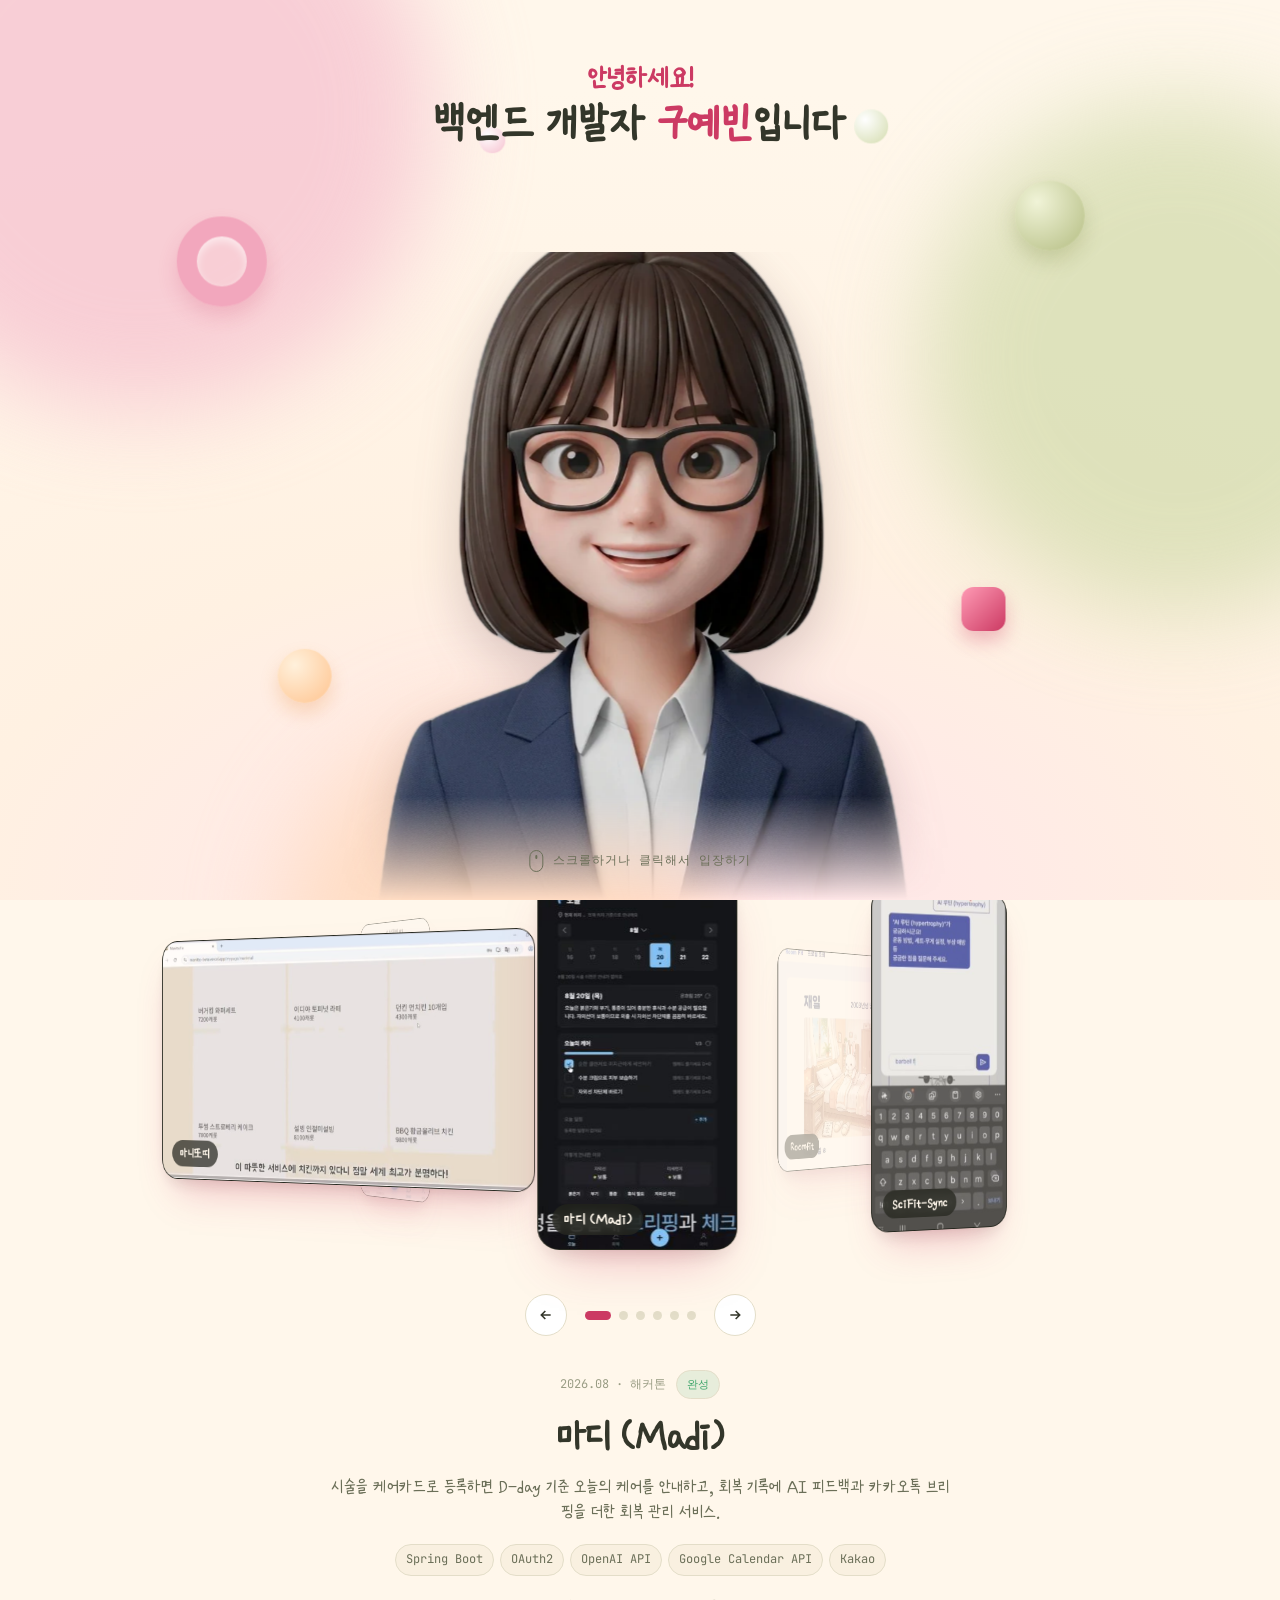
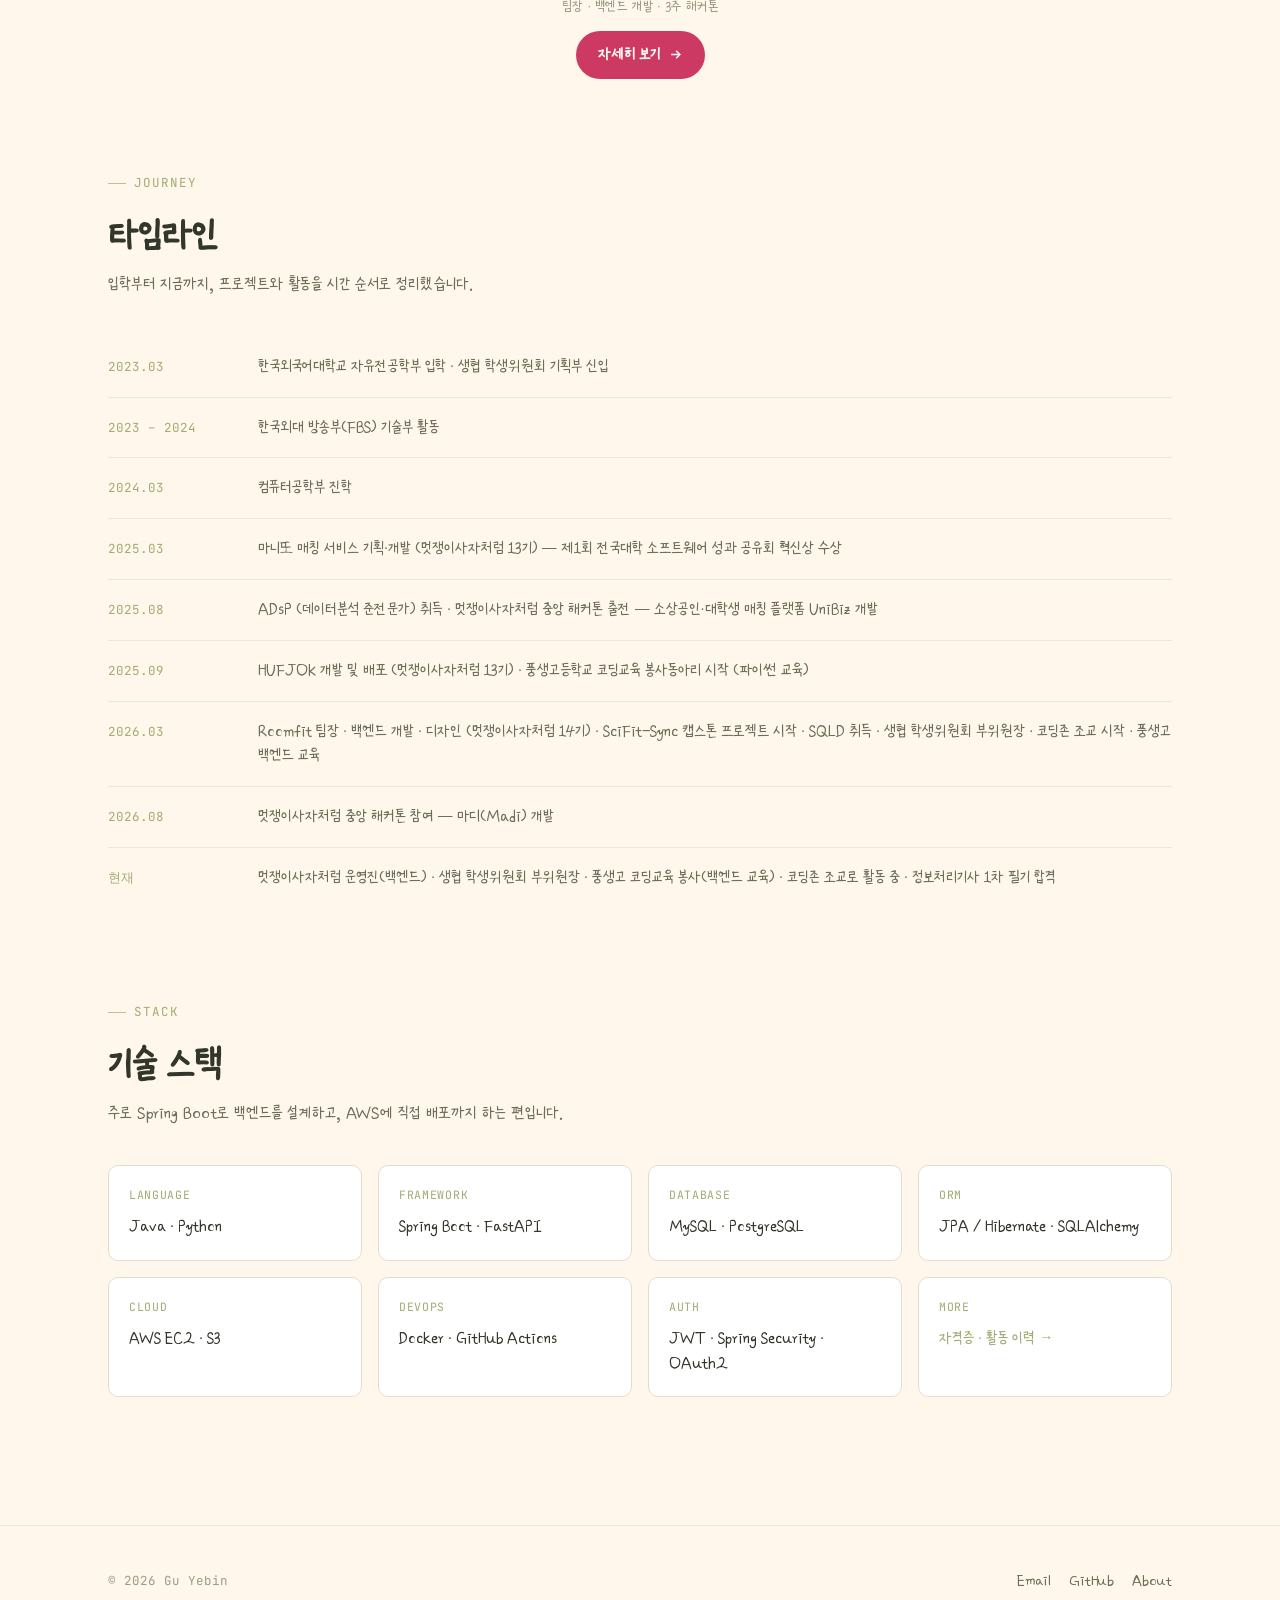
==== commit ff831f19: "Onboarding: remove cursor lean/tilt, keep gentle float Co-Authored-By: Claude Sonnet 5.5 <noreply@an" ====
--- a/index.html
+++ b/index.html
@@ -5,7 +5,7 @@
 <meta name="viewport" content="width=device-width, initial-scale=1.0">
 <title>구예빈의 포트폴리오</title>
 <meta name="description" content="한국외국어대학교 컴퓨터공학부 구예빈의 백엔드 개발 포트폴리오입니다.">
-<link rel="stylesheet" href="style.css?v=20261026u">
+<link rel="stylesheet" href="style.css?v=20261026v">
 <script>
 (function(){try{
   var d=document.documentElement;
@@ -286,7 +286,7 @@
   </div>
 </footer>
 
-<script src="main.js?v=20261026u"></script>
-<script src="character-intro.js?v=20261026u" defer></script>
+<script src="main.js?v=20261026v"></script>
+<script src="character-intro.js?v=20261026v" defer></script>
 </body>
 </html>
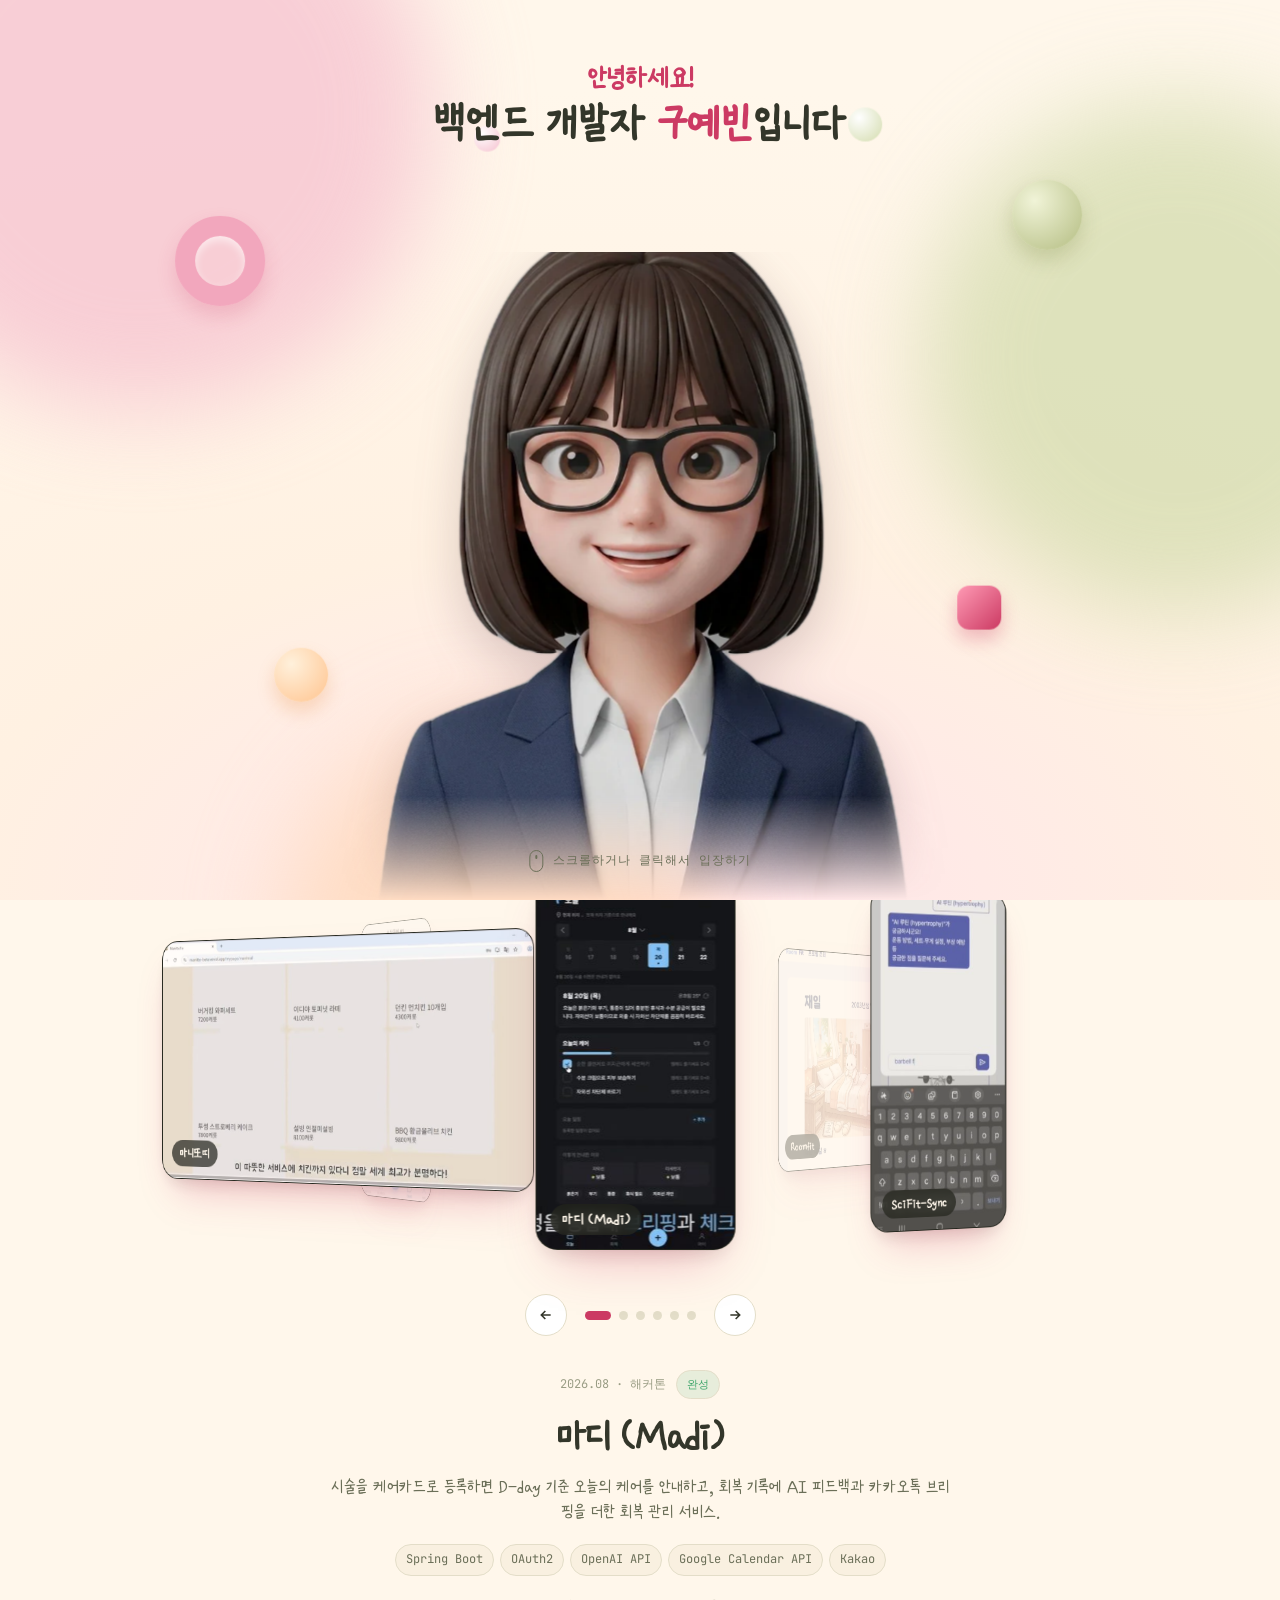
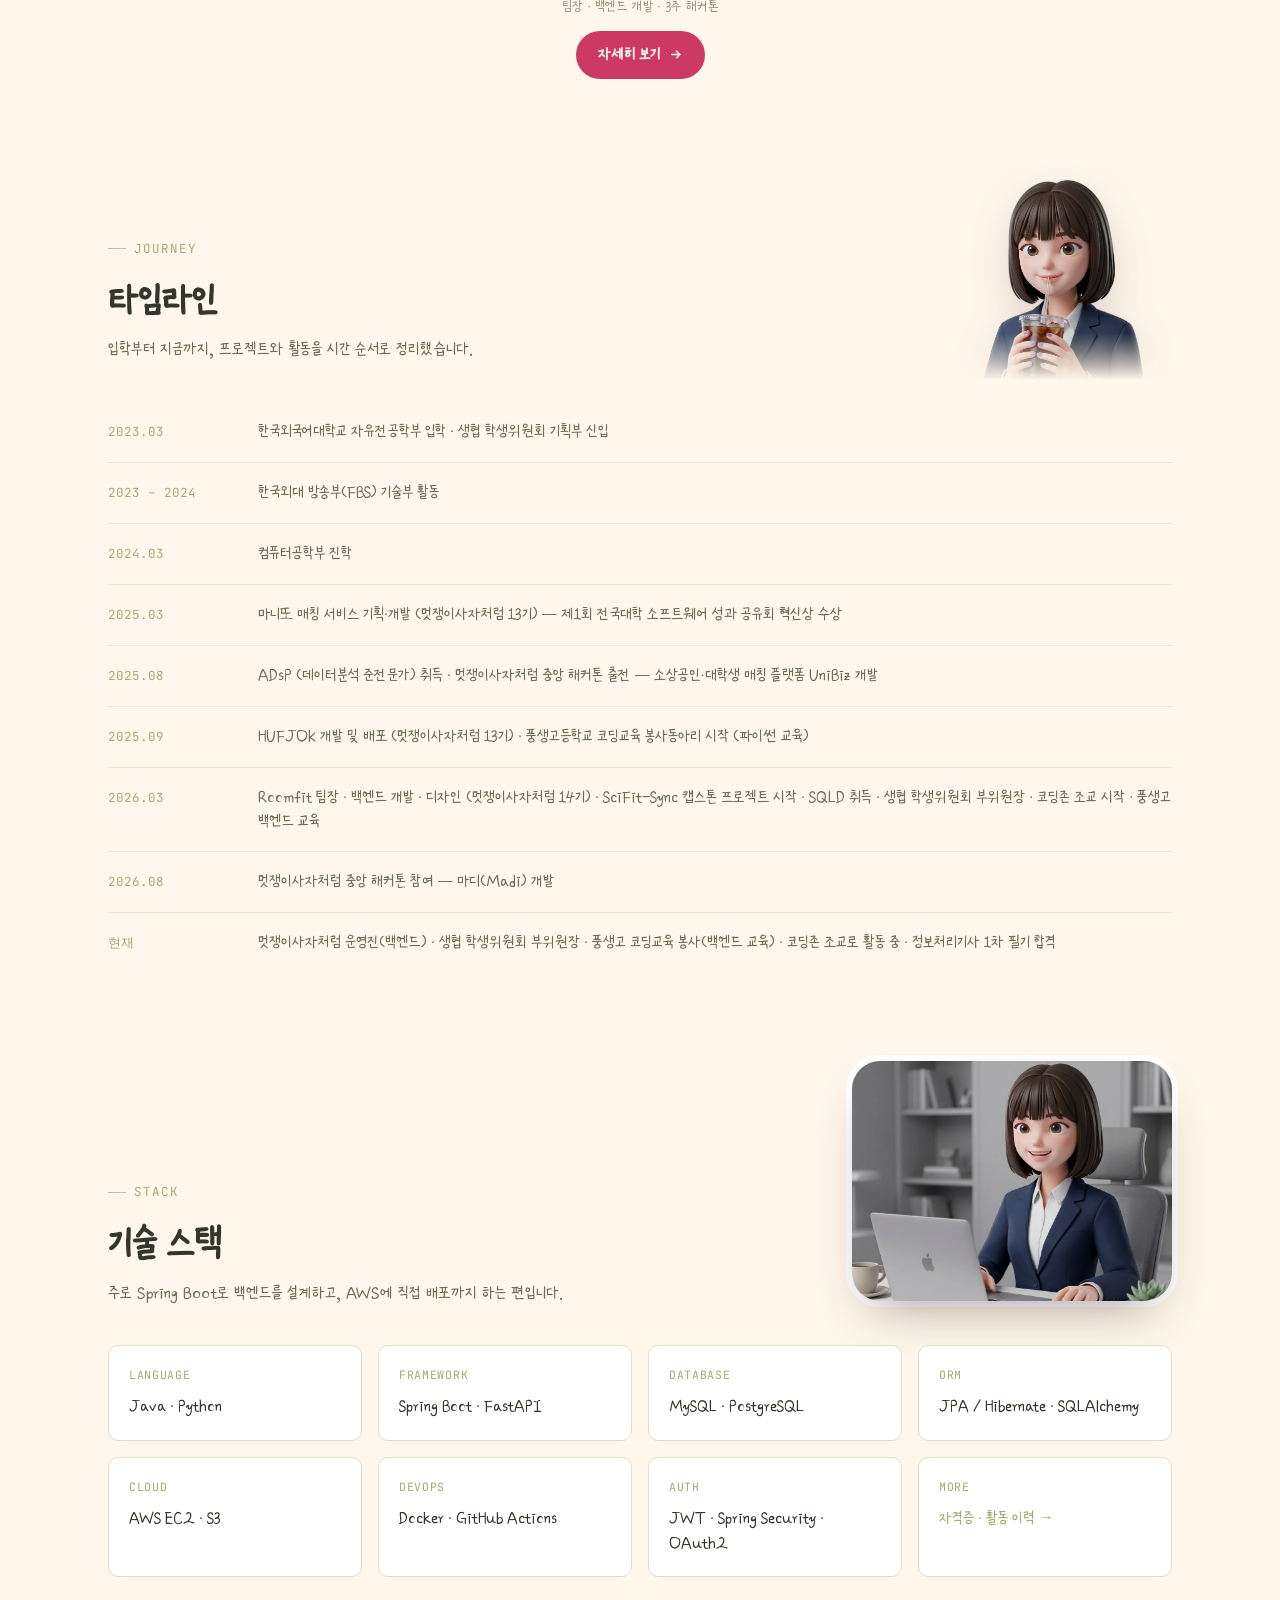
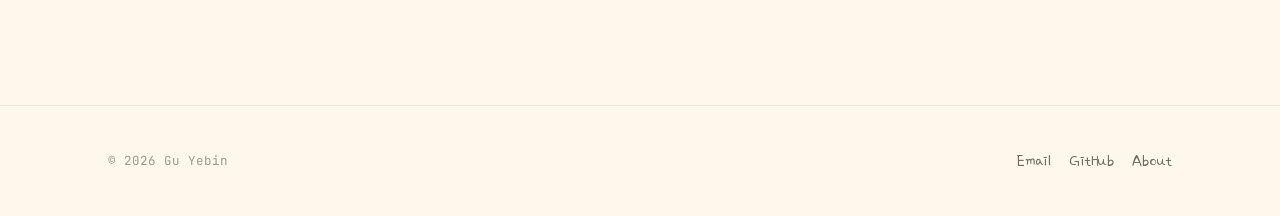
==== commit 40414076: "Intro shows a single character; place coffee and desk renders in Timeline and Stack section heads Co" ====
--- a/index.html
+++ b/index.html
@@ -5,7 +5,7 @@
 <meta name="viewport" content="width=device-width, initial-scale=1.0">
 <title>구예빈의 포트폴리오</title>
 <meta name="description" content="한국외국어대학교 컴퓨터공학부 구예빈의 백엔드 개발 포트폴리오입니다.">
-<link rel="stylesheet" href="style.css?v=20261026v">
+<link rel="stylesheet" href="style.css?v=20261026w">
 <script>
 (function(){try{
   var d=document.documentElement;
@@ -236,6 +236,7 @@
         <h2>타임라인</h2>
         <p class="sub">입학부터 지금까지, 프로젝트와 활동을 시간 순서로 정리했습니다.</p>
       </div>
+      <figure class="deco-char deco-coffee reveal"><img src="assets/img/char/blazer-coffee.webp" alt="" width="1024" height="1024" loading="lazy"></figure>
     </div>
     <div class="timeline-mini reveal">
       <div class="tl-row"><div class="period">2023.03</div><div class="content">한국외국어대학교 자유전공학부 입학 · 생협 학생위원회 기획부 신입</div></div>
@@ -259,6 +260,7 @@
         <h2>기술 스택</h2>
         <p class="sub">주로 Spring Boot로 백엔드를 설계하고, AWS에 직접 배포까지 하는 편입니다.</p>
       </div>
+      <figure class="deco-char deco-desk reveal"><img src="assets/img/char/desk.webp" alt="" width="1024" height="1024" loading="lazy"></figure>
     </div>
     <div class="skills-grid">
       <div class="skill-card reveal"><span class="k">Language</span><div class="v">Java · Python</div></div>
@@ -286,7 +288,7 @@
   </div>
 </footer>
 
-<script src="main.js?v=20261026v"></script>
-<script src="character-intro.js?v=20261026v" defer></script>
+<script src="main.js?v=20261026w"></script>
+<script src="character-intro.js?v=20261026w" defer></script>
 </body>
 </html>
--- a/style.css
+++ b/style.css
@@ -1053,3 +1053,18 @@
 .intro-done .hero-title .sticker-right { animation-delay: .25s; }
 @keyframes sticker-pop { from { opacity: 0; scale: .4; translate: 0 30px; } to { opacity: 1; scale: 1; translate: 0 0; } }
 @media (prefers-reduced-motion: reduce) { .char-intro { display: none !important; } }
+
+/* ---------------- Character decorations ---------------- */
+.deco-char { margin: 0; flex: 0 0 auto; }
+.deco-char img { display: block; width: 100%; height: 100%; object-fit: cover; }
+.deco-coffee { width: clamp(170px, 22vw, 260px); aspect-ratio: 1 / .82; overflow: hidden; margin-bottom: -18px;
+  -webkit-mask-image: linear-gradient(#000 78%, transparent); mask-image: linear-gradient(#000 78%, transparent); filter: drop-shadow(0 14px 18px rgba(90,60,70,.18)); }
+.deco-coffee img { object-position: 50% 0; }
+.deco-desk { width: clamp(200px, 26vw, 320px); aspect-ratio: 4 / 3; border-radius: 28px; overflow: hidden; transform: rotate(2deg);
+  box-shadow: 0 24px 50px -20px rgba(60,40,50,.45), 0 0 0 6px #fff; margin-bottom: 4px; }
+.deco-desk img { object-position: 62% 30%; }
+@media (max-width: 720px) {
+  .section-head { flex-direction: column; align-items: flex-start; }
+  .deco-coffee { width: 170px; margin: 0 0 -10px auto; }
+  .deco-desk { width: min(100%, 300px); margin: 6px auto 0; }
+}
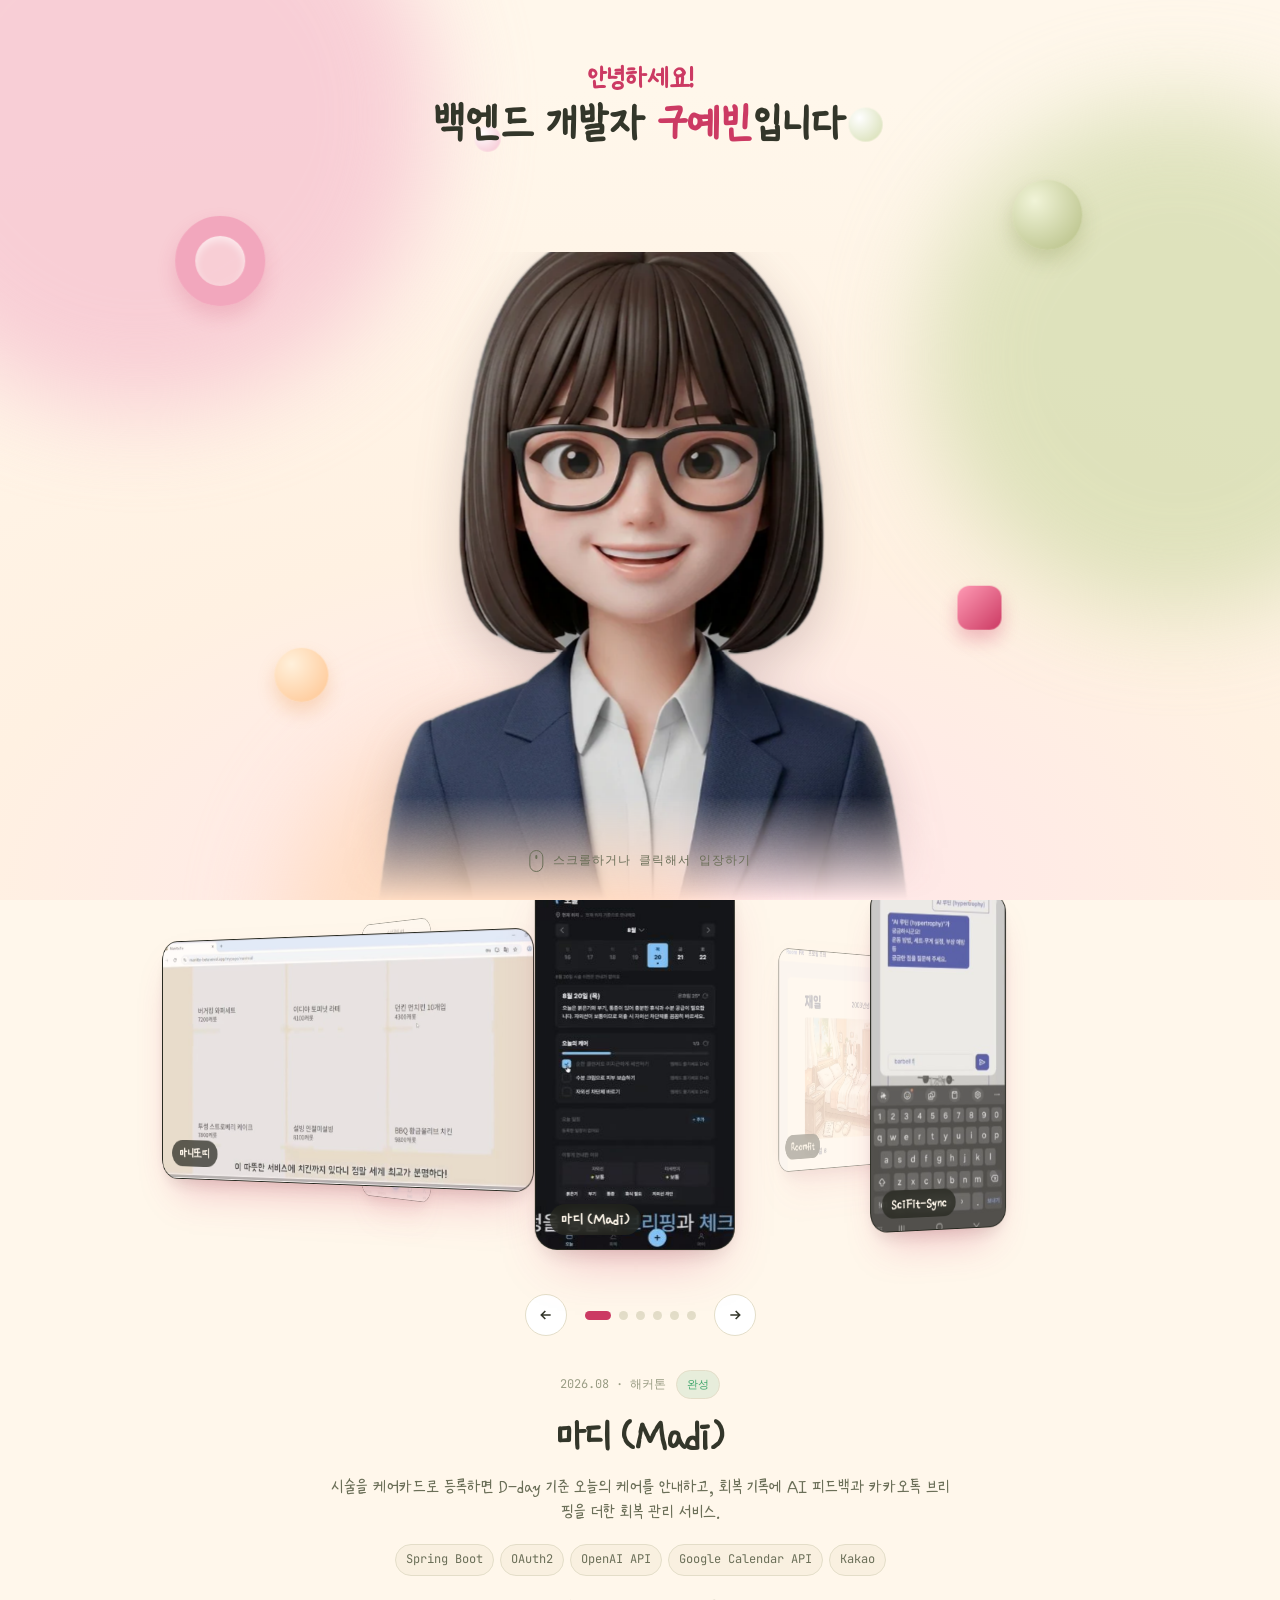
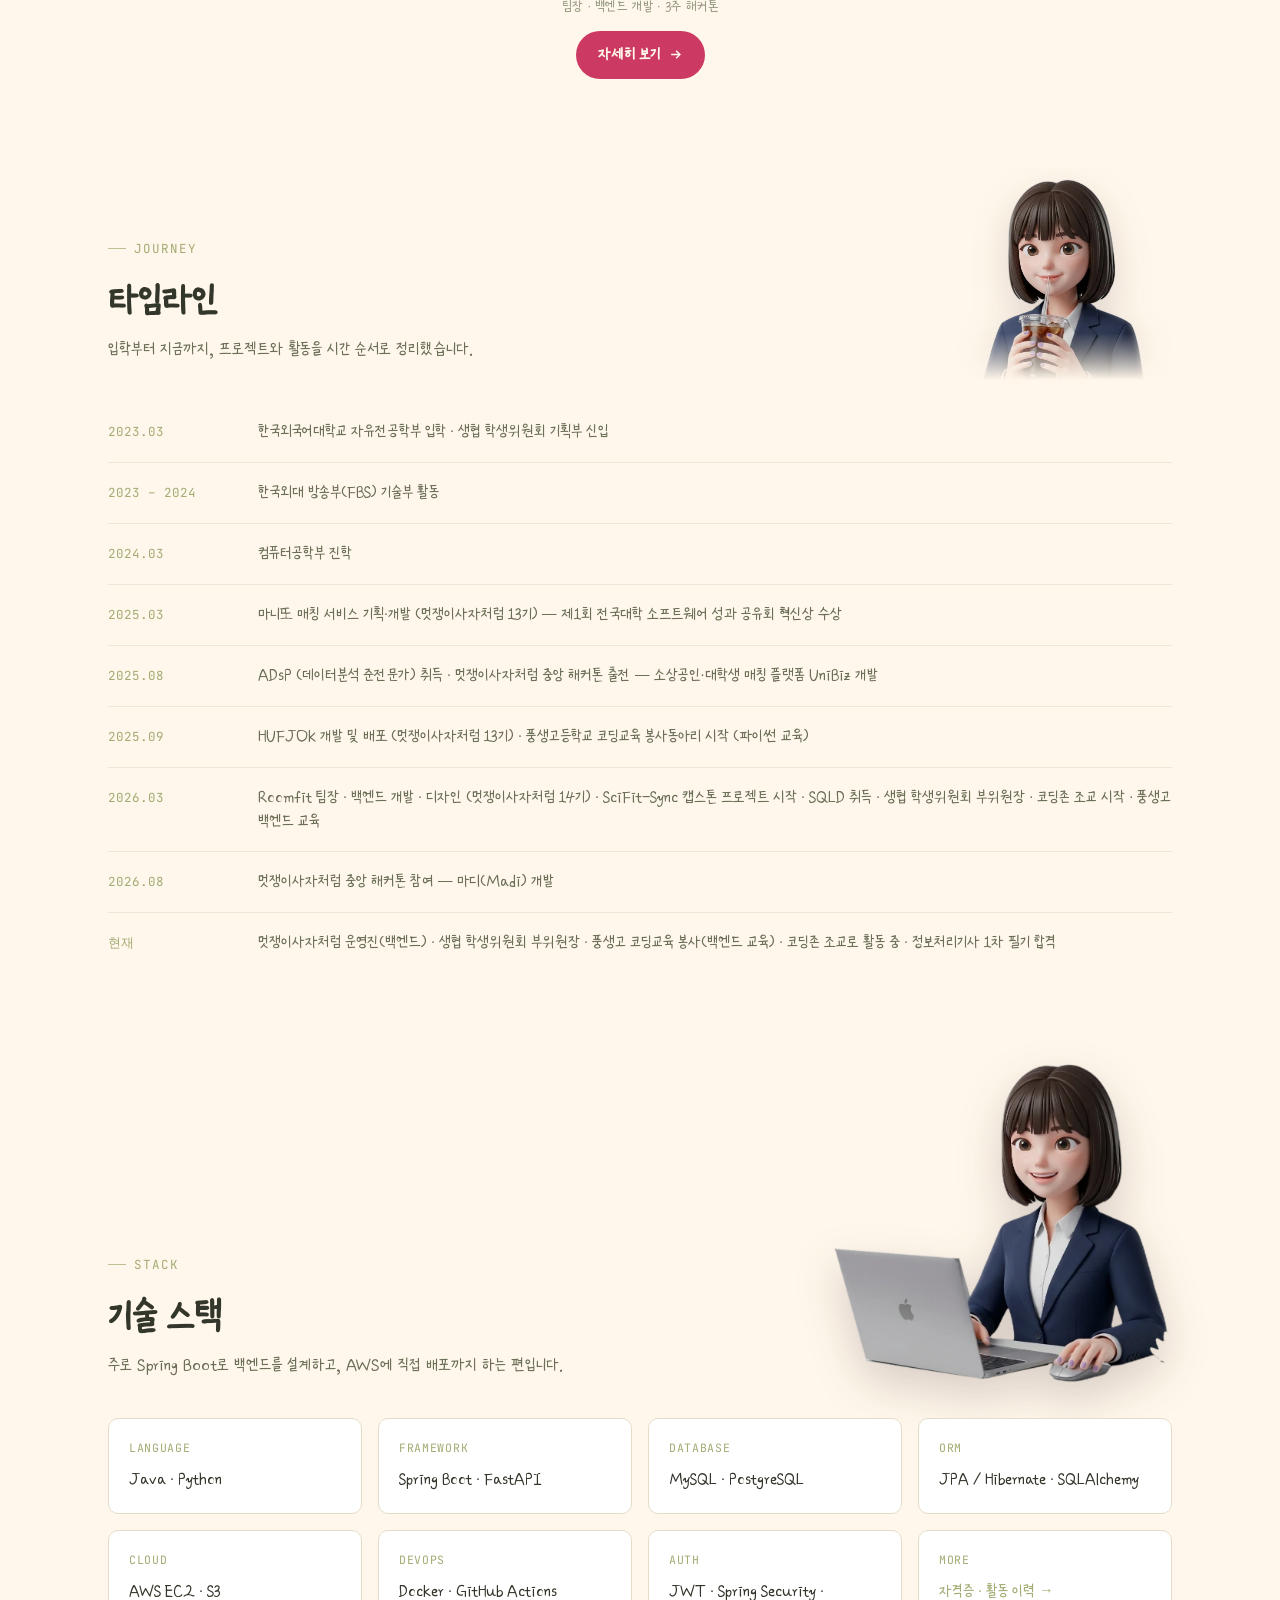
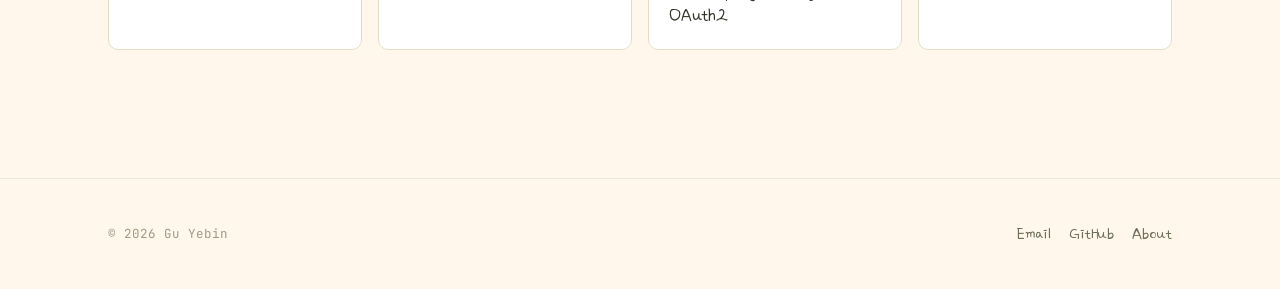
==== commit fdbc626f: "Cut out the desk-scene character (no card) for the Stack section Co-Authored-By: Claude Sonnet 5.5 <" ====
--- a/index.html
+++ b/index.html
@@ -5,7 +5,7 @@
 <meta name="viewport" content="width=device-width, initial-scale=1.0">
 <title>구예빈의 포트폴리오</title>
 <meta name="description" content="한국외국어대학교 컴퓨터공학부 구예빈의 백엔드 개발 포트폴리오입니다.">
-<link rel="stylesheet" href="style.css?v=20261026w">
+<link rel="stylesheet" href="style.css?v=20261026x">
 <script>
 (function(){try{
   var d=document.documentElement;
@@ -260,7 +260,7 @@
         <h2>기술 스택</h2>
         <p class="sub">주로 Spring Boot로 백엔드를 설계하고, AWS에 직접 배포까지 하는 편입니다.</p>
       </div>
-      <figure class="deco-char deco-desk reveal"><img src="assets/img/char/desk.webp" alt="" width="1024" height="1024" loading="lazy"></figure>
+      <figure class="deco-char deco-desk reveal"><img src="assets/img/char/desk.webp" alt="" width="885" height="840" loading="lazy"></figure>
     </div>
     <div class="skills-grid">
       <div class="skill-card reveal"><span class="k">Language</span><div class="v">Java · Python</div></div>
@@ -288,7 +288,7 @@
   </div>
 </footer>
 
-<script src="main.js?v=20261026w"></script>
-<script src="character-intro.js?v=20261026w" defer></script>
+<script src="main.js?v=20261026x"></script>
+<script src="character-intro.js?v=20261026x" defer></script>
 </body>
 </html>
--- a/style.css
+++ b/style.css
@@ -1060,9 +1060,8 @@
 .deco-coffee { width: clamp(170px, 22vw, 260px); aspect-ratio: 1 / .82; overflow: hidden; margin-bottom: -18px;
   -webkit-mask-image: linear-gradient(#000 78%, transparent); mask-image: linear-gradient(#000 78%, transparent); filter: drop-shadow(0 14px 18px rgba(90,60,70,.18)); }
 .deco-coffee img { object-position: 50% 0; }
-.deco-desk { width: clamp(200px, 26vw, 320px); aspect-ratio: 4 / 3; border-radius: 28px; overflow: hidden; transform: rotate(2deg);
-  box-shadow: 0 24px 50px -20px rgba(60,40,50,.45), 0 0 0 6px #fff; margin-bottom: 4px; }
-.deco-desk img { object-position: 62% 30%; }
+.deco-desk { width: clamp(220px, 28vw, 340px); aspect-ratio: 885 / 840; margin-bottom: -6px; filter: drop-shadow(0 18px 22px rgba(60,40,50,.2)); }
+.deco-desk img { object-fit: contain; }
 @media (max-width: 720px) {
   .section-head { flex-direction: column; align-items: flex-start; }
   .deco-coffee { width: 170px; margin: 0 0 -10px auto; }
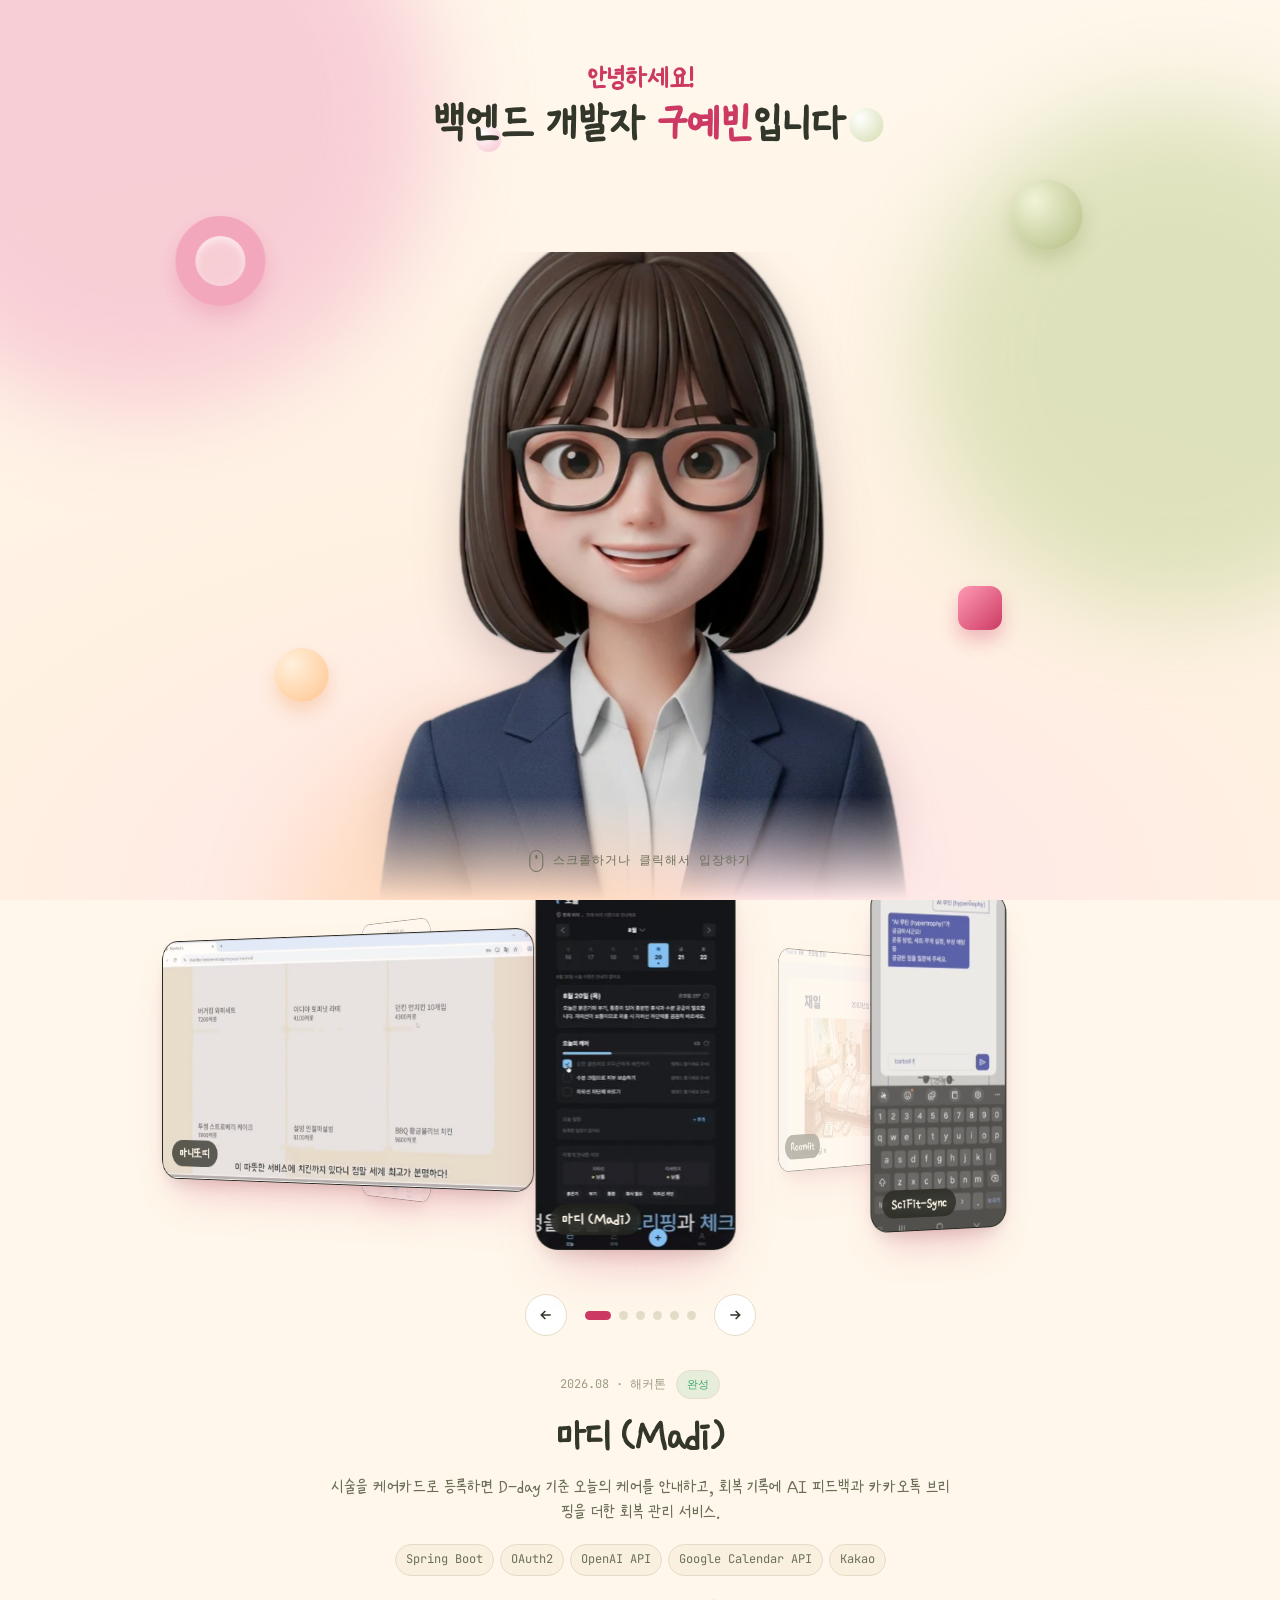
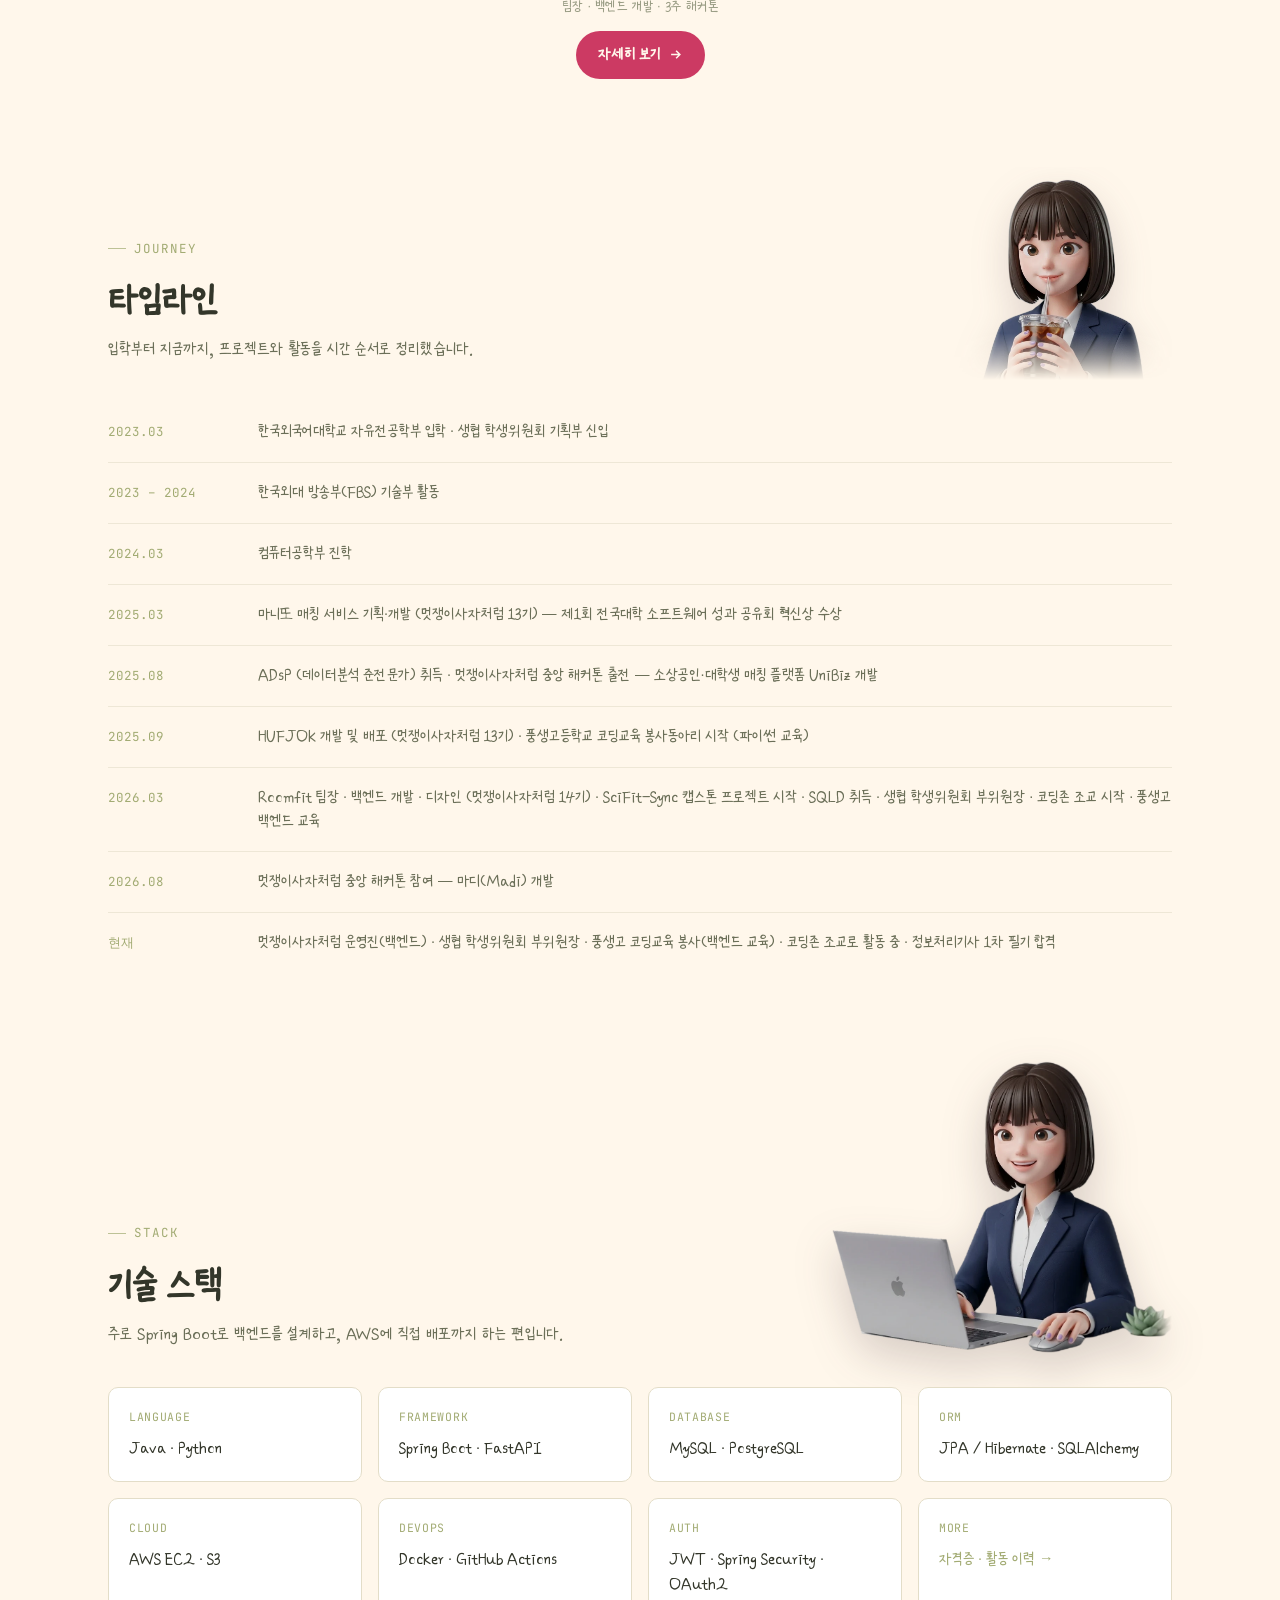
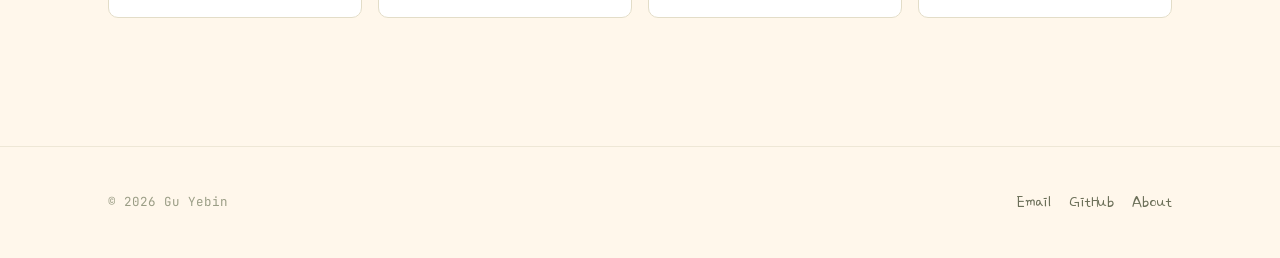
==== commit 99d6feb7: "Desk character: keep the plant in front of the sleeve instead of patching the cut-out edge Co-Author" ====
--- a/index.html
+++ b/index.html
@@ -5,7 +5,7 @@
 <meta name="viewport" content="width=device-width, initial-scale=1.0">
 <title>구예빈의 포트폴리오</title>
 <meta name="description" content="한국외국어대학교 컴퓨터공학부 구예빈의 백엔드 개발 포트폴리오입니다.">
-<link rel="stylesheet" href="style.css?v=20261026x">
+<link rel="stylesheet" href="style.css?v=20261026y">
 <script>
 (function(){try{
   var d=document.documentElement;
@@ -260,7 +260,7 @@
         <h2>기술 스택</h2>
         <p class="sub">주로 Spring Boot로 백엔드를 설계하고, AWS에 직접 배포까지 하는 편입니다.</p>
       </div>
-      <figure class="deco-char deco-desk reveal"><img src="assets/img/char/desk.webp" alt="" width="885" height="840" loading="lazy"></figure>
+      <figure class="deco-char deco-desk reveal"><img src="assets/img/char/desk.webp" alt="" width="969" height="830" loading="lazy"></figure>
     </div>
     <div class="skills-grid">
       <div class="skill-card reveal"><span class="k">Language</span><div class="v">Java · Python</div></div>
@@ -288,7 +288,7 @@
   </div>
 </footer>
 
-<script src="main.js?v=20261026x"></script>
-<script src="character-intro.js?v=20261026x" defer></script>
+<script src="main.js?v=20261026y"></script>
+<script src="character-intro.js?v=20261026y" defer></script>
 </body>
 </html>
--- a/style.css
+++ b/style.css
@@ -1060,7 +1060,7 @@
 .deco-coffee { width: clamp(170px, 22vw, 260px); aspect-ratio: 1 / .82; overflow: hidden; margin-bottom: -18px;
   -webkit-mask-image: linear-gradient(#000 78%, transparent); mask-image: linear-gradient(#000 78%, transparent); filter: drop-shadow(0 14px 18px rgba(90,60,70,.18)); }
 .deco-coffee img { object-position: 50% 0; }
-.deco-desk { width: clamp(220px, 28vw, 340px); aspect-ratio: 885 / 840; margin-bottom: -6px; filter: drop-shadow(0 18px 22px rgba(60,40,50,.2)); }
+.deco-desk { width: clamp(220px, 28vw, 340px); aspect-ratio: 969 / 830; margin-bottom: -6px; filter: drop-shadow(0 18px 22px rgba(60,40,50,.2)); }
 .deco-desk img { object-fit: contain; }
 @media (max-width: 720px) {
   .section-head { flex-direction: column; align-items: flex-start; }
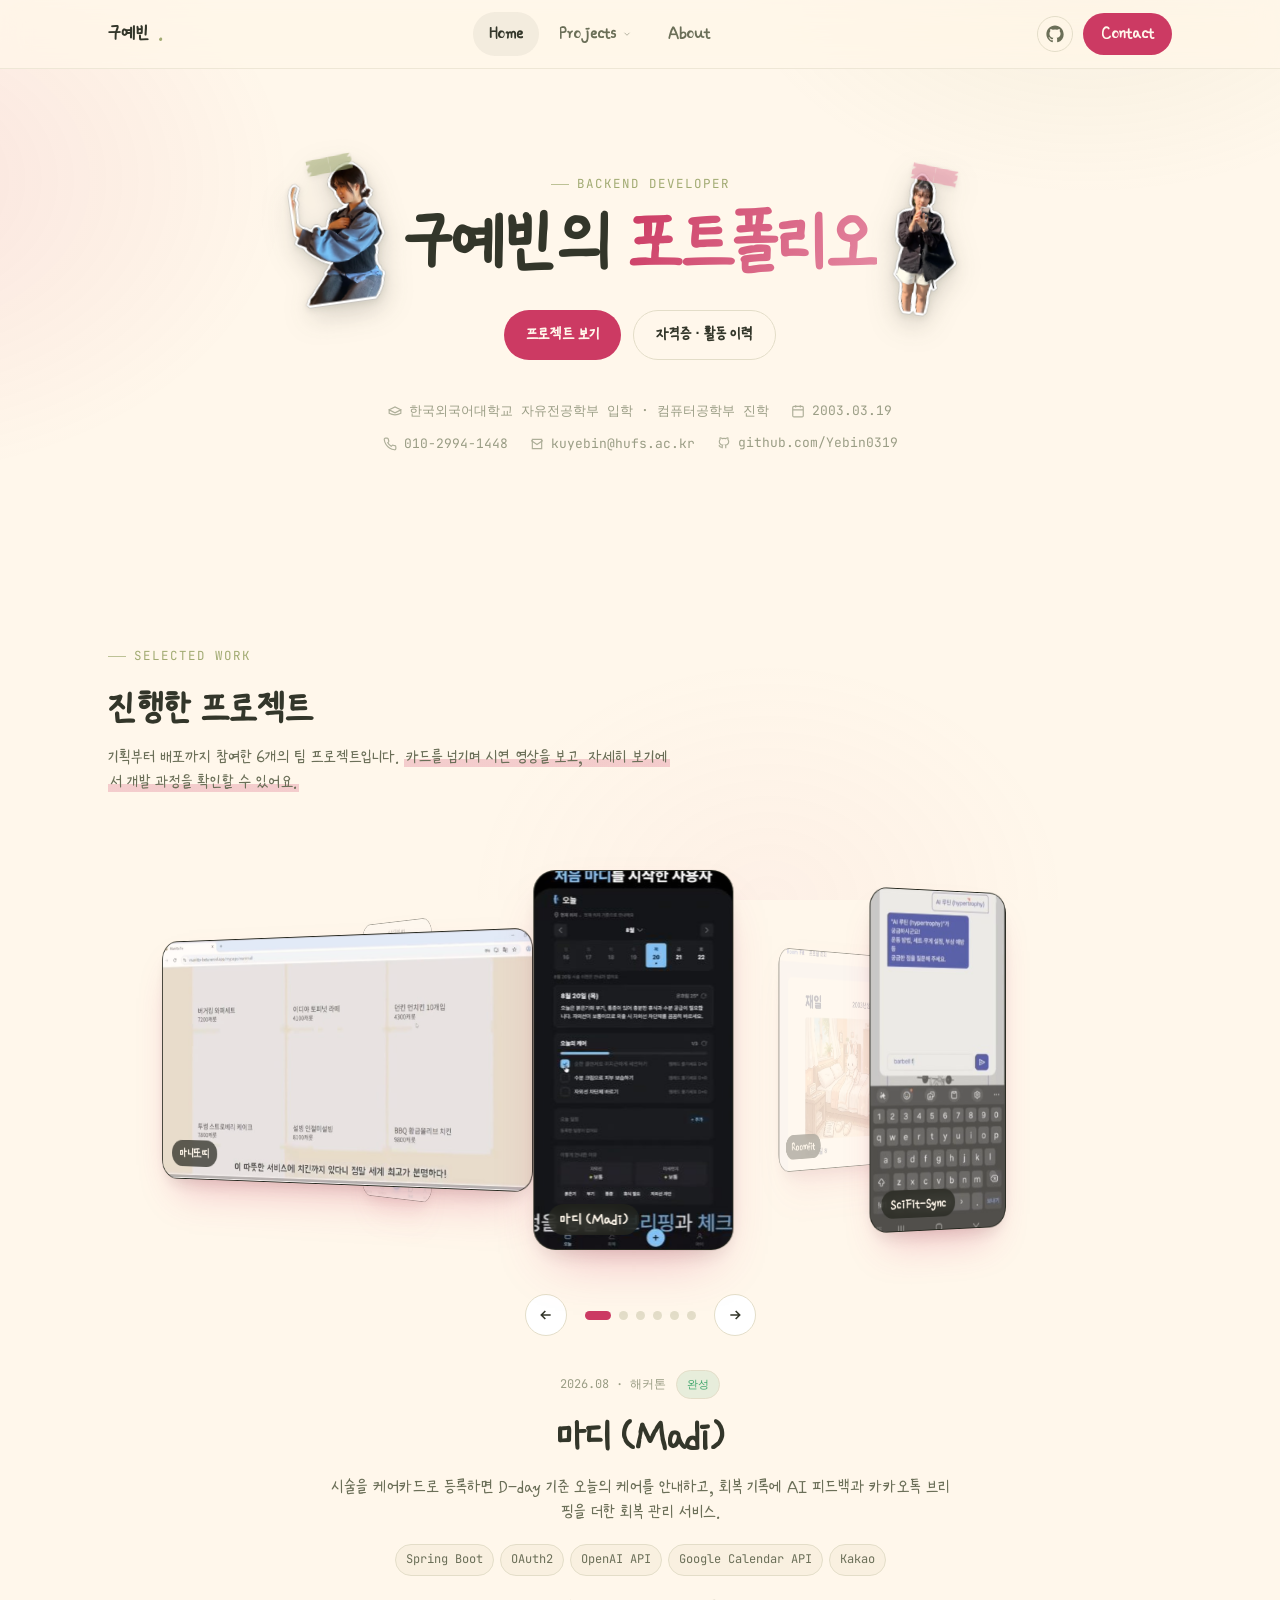
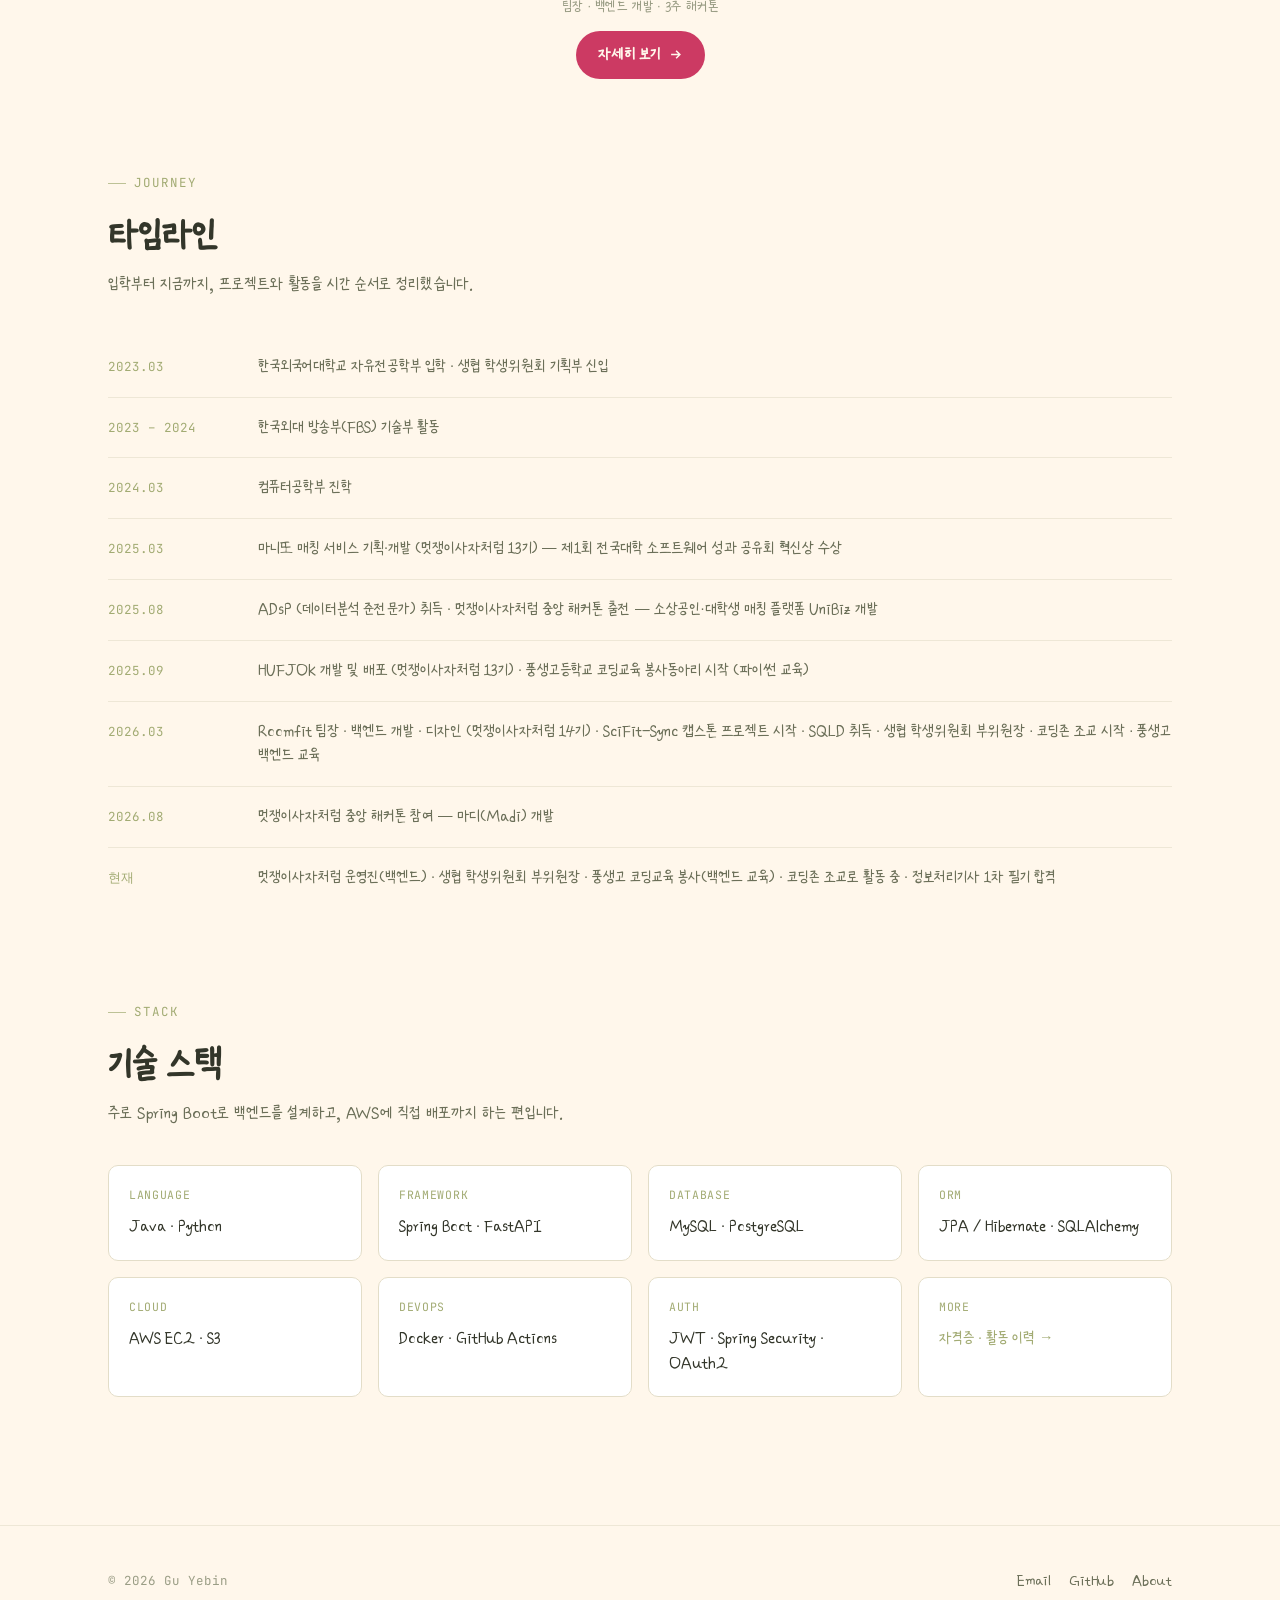
==== commit 88bb6c74: "Remove 3D character intro and section decorations" ====
--- a/index.html
+++ b/index.html
@@ -6,24 +6,8 @@
 <title>구예빈의 포트폴리오</title>
 <meta name="description" content="한국외국어대학교 컴퓨터공학부 구예빈의 백엔드 개발 포트폴리오입니다.">
 <link rel="stylesheet" href="style.css?v=20261026y">
-<script>
-(function(){try{
-  var d=document.documentElement;
-  if(matchMedia('(prefers-reduced-motion: reduce)').matches||sessionStorage.getItem('glassIntroSeen')||location.hash||window.scrollY>10)return;
-  d.classList.add('has-intro');
-  setTimeout(function(){d.classList.remove('has-intro')},8000);
-}catch(e){}})();
-</script>
 </head>
 <body>
-
-<div class="char-intro" aria-hidden="true">
-  <div class="ci-blob ci-b1"></div><div class="ci-blob ci-b2"></div><div class="ci-blob ci-b3"></div>
-  <div class="ci-deco ci-d1"></div><div class="ci-deco ci-d2"></div><div class="ci-deco ci-d3"></div><div class="ci-deco ci-d4"></div><div class="ci-deco ci-d5"></div><div class="ci-deco ci-d6"></div>
-  <div class="ci-stage"><div class="ci-tilt"></div><div class="ci-fx"></div></div>
-  <div class="ci-hello"><span>안녕하세요!</span> 백엔드 개발자 <b>구예빈</b>입니다</div>
-  <div class="gi-hint"><span class="gi-mouse"></span>스크롤하거나 클릭해서 입장하기</div>
-</div>
 
 <nav class="navbar">
   <div class="nav-inner">
@@ -236,7 +220,6 @@
         <h2>타임라인</h2>
         <p class="sub">입학부터 지금까지, 프로젝트와 활동을 시간 순서로 정리했습니다.</p>
       </div>
-      <figure class="deco-char deco-coffee reveal"><img src="assets/img/char/blazer-coffee.webp" alt="" width="1024" height="1024" loading="lazy"></figure>
     </div>
     <div class="timeline-mini reveal">
       <div class="tl-row"><div class="period">2023.03</div><div class="content">한국외국어대학교 자유전공학부 입학 · 생협 학생위원회 기획부 신입</div></div>
@@ -260,7 +243,6 @@
         <h2>기술 스택</h2>
         <p class="sub">주로 Spring Boot로 백엔드를 설계하고, AWS에 직접 배포까지 하는 편입니다.</p>
       </div>
-      <figure class="deco-char deco-desk reveal"><img src="assets/img/char/desk.webp" alt="" width="969" height="830" loading="lazy"></figure>
     </div>
     <div class="skills-grid">
       <div class="skill-card reveal"><span class="k">Language</span><div class="v">Java · Python</div></div>
@@ -289,6 +271,5 @@
 </footer>
 
 <script src="main.js?v=20261026y"></script>
-<script src="character-intro.js?v=20261026y" defer></script>
 </body>
 </html>
--- a/style.css
+++ b/style.css
@@ -992,78 +992,6 @@
   .hero-title .sticker .tape { width: 34px; height: 12px; margin-left: -17px; top: -5px; }
 }
 
-/* ---------------- Character intro ---------------- */
-.char-intro { display: none; }
-.has-intro, .has-intro body { overflow: hidden; }
-.has-intro .char-intro {
-  display: block; position: fixed; inset: 0; z-index: 9999; overflow: hidden; cursor: pointer;
-  background: radial-gradient(120% 90% at 50% 100%, #ffe3ea 0%, #fff1e2 45%, #fff7eb 100%);
-  transition: opacity .6s ease, transform .6s cubic-bezier(.2,.7,.2,1), filter .6s ease;
-}
-.char-intro.gi-out { opacity: 0; transform: scale(1.08); filter: blur(10px); pointer-events: none; }
-.ci-blob { position: absolute; border-radius: 50%; filter: blur(48px); opacity: .75; animation: ci-float 9s ease-in-out infinite; }
-.ci-b1 { width: 46vmax; height: 46vmax; left: -12vmax; top: -14vmax; background: #f6c1cf; }
-.ci-b2 { width: 40vmax; height: 40vmax; right: -12vmax; top: 8vmax; background: #d4dcae; animation-delay: -3s; }
-.ci-b3 { width: 34vmax; height: 34vmax; left: 22vw; bottom: -20vmax; background: #ffd9b8; animation-delay: -6s; }
-@keyframes ci-float { 50% { transform: translate(3vmax, -2vmax) scale(1.06); } }
-.ci-stage { position: absolute; left: 50%; bottom: 0; height: min(72vh, 700px); aspect-ratio: 1 / 1.05; transform: translateX(-50%); perspective: 1100px; -webkit-mask-image: linear-gradient(#000 84%, transparent); mask-image: linear-gradient(#000 84%, transparent); animation: ci-up .9s cubic-bezier(.2,.9,.2,1) .1s both; }
-.ci-tilt { position: absolute; inset: 0; transform-origin: 50% 85%; will-change: transform; }
-.ci-pose { position: absolute; max-width: none; opacity: 0; transition: opacity .45s ease; filter: drop-shadow(0 18px 24px rgba(90,60,70,.22)); user-select: none; -webkit-user-drag: none; cursor: pointer; }
-.ci-pose.on { opacity: 1; }
-.ci-fx { position: absolute; inset: 0; pointer-events: none; }
-.ci-fx i { position: absolute; font-style: normal; width: 34px; height: 34px; opacity: 0; animation: ci-pop 1.5s ease-out forwards; }
-.ci-fx svg { width: 100%; height: 100%; }
-@keyframes ci-pop { 0% { opacity: 0; transform: scale(.3) translateY(10px); } 25% { opacity: 1; transform: scale(1.1) translateY(0); } 100% { opacity: 0; transform: scale(.9) translateY(-34px); } }
-.ci-shadow { position: absolute; left: 12%; right: 12%; bottom: -3%; height: 6%; border-radius: 50%; background: radial-gradient(closest-side, rgba(150,70,80,.28), transparent); }
-@keyframes ci-up { from { opacity: 0; transform: translate(-50%, 40px); } to { opacity: 1; transform: translate(-50%, 0); } }
-.ci-deco { position: absolute; border-radius: 50%; animation: ci-bob 6s ease-in-out infinite; will-change: transform; }
-.ci-d1 { width: 90px; height: 90px; left: 14%; top: 24%; border: 20px solid #f2a7bd; box-shadow: 0 10px 20px rgba(204,58,99,.18), inset 0 4px 8px rgba(255,255,255,.6); }
-.ci-d2 { width: 70px; height: 70px; right: 15%; top: 20%; background: radial-gradient(circle at 32% 30%, #f1f4d8, #b4bd82); box-shadow: 0 10px 20px rgba(120,130,60,.25); animation-delay: -2s; }
-.ci-d3 { width: 54px; height: 54px; left: 22%; bottom: 22%; background: radial-gradient(circle at 32% 30%, #fff1dc, #ffc48f); box-shadow: 0 10px 18px rgba(230,140,60,.25); animation-delay: -4s; }
-.ci-d4 { width: 44px; height: 44px; right: 21%; bottom: 30%; border-radius: 12px; background: linear-gradient(135deg, #ff9bb5, #cc3a63); box-shadow: 0 10px 18px rgba(204,58,99,.3); animation-delay: -1s; }
-.ci-d5 { width: 26px; height: 26px; left: 38%; top: 14%; background: radial-gradient(circle at 32% 30%, #fff, #f6c1cf); animation-delay: -3s; }
-.ci-d6 { width: 34px; height: 34px; right: 30%; top: 12%; background: radial-gradient(circle at 32% 30%, #fff, #d4dcae); animation-delay: -5s; }
-@keyframes ci-bob { 50% { translate: 0 -14px; } }
-.ci-hello {
-  position: absolute; left: 50%; top: clamp(36px, 7vh, 80px); transform: translateX(-50%); width: max-content; max-width: 92vw;
-  text-align: center; font-size: clamp(22px, 3.4vw, 40px); font-weight: 700; color: var(--text); line-height: 1.3;
-  animation: ci-rise .9s cubic-bezier(.2,.8,.2,1) .2s both;
-}
-.ci-hello span { display: block; font-size: .62em; color: var(--accent-2); margin-bottom: 4px; }
-.ci-hello b { color: var(--accent-2); }
-@keyframes ci-rise { from { opacity: 0; transform: translate(-50%, 18px); } to { opacity: 1; transform: translate(-50%, 0); } }
-.gi-hint {
-  position: absolute; left: 50%; bottom: 28px; transform: translateX(-50%);
-  display: flex; align-items: center; gap: 10px; white-space: nowrap;
-  font-family: var(--font-mono); font-size: 12px; letter-spacing: .08em; color: var(--text-dim);
-  animation: gi-pulse 2s ease-in-out infinite;
-}
-.gi-mouse { width: 14px; height: 22px; border: 1.5px solid currentColor; border-radius: 8px; position: relative; }
-.gi-mouse::after { content: ''; position: absolute; left: 50%; top: 4px; width: 2px; height: 4px; margin-left: -1px; background: currentColor; border-radius: 1px; animation: gi-wheel 1.4s ease-in-out infinite; }
-@keyframes gi-pulse { 50% { opacity: .55; } }
-@keyframes gi-wheel { 0% { transform: translateY(0); opacity: 1; } 100% { transform: translateY(7px); opacity: 0; } }
-
-.has-intro .hero-text > *, .has-intro .hero-title .sticker { opacity: 0; }
-.intro-done .hero-text > * { animation: hero-in .65s cubic-bezier(.2,.8,.2,1) both; }
-.intro-done .hero-text > :nth-child(2) { animation-delay: .06s; }
-.intro-done .hero-text > :nth-child(3) { animation-delay: .12s; }
-.intro-done .hero-text > :nth-child(4) { animation-delay: .18s; }
-@keyframes hero-in { from { opacity: 0; transform: translateY(22px); } to { opacity: 1; transform: none; } }
-.intro-done .hero-title .sticker { animation: sticker-pop .7s cubic-bezier(.3,1.5,.5,1) .15s both; }
-.intro-done .hero-title .sticker-right { animation-delay: .25s; }
-@keyframes sticker-pop { from { opacity: 0; scale: .4; translate: 0 30px; } to { opacity: 1; scale: 1; translate: 0 0; } }
-@media (prefers-reduced-motion: reduce) { .char-intro { display: none !important; } }
-
-/* ---------------- Character decorations ---------------- */
-.deco-char { margin: 0; flex: 0 0 auto; }
-.deco-char img { display: block; width: 100%; height: 100%; object-fit: cover; }
-.deco-coffee { width: clamp(170px, 22vw, 260px); aspect-ratio: 1 / .82; overflow: hidden; margin-bottom: -18px;
-  -webkit-mask-image: linear-gradient(#000 78%, transparent); mask-image: linear-gradient(#000 78%, transparent); filter: drop-shadow(0 14px 18px rgba(90,60,70,.18)); }
-.deco-coffee img { object-position: 50% 0; }
-.deco-desk { width: clamp(220px, 28vw, 340px); aspect-ratio: 969 / 830; margin-bottom: -6px; filter: drop-shadow(0 18px 22px rgba(60,40,50,.2)); }
-.deco-desk img { object-fit: contain; }
 @media (max-width: 720px) {
   .section-head { flex-direction: column; align-items: flex-start; }
-  .deco-coffee { width: 170px; margin: 0 0 -10px auto; }
-  .deco-desk { width: min(100%, 300px); margin: 6px auto 0; }
-}
+}
